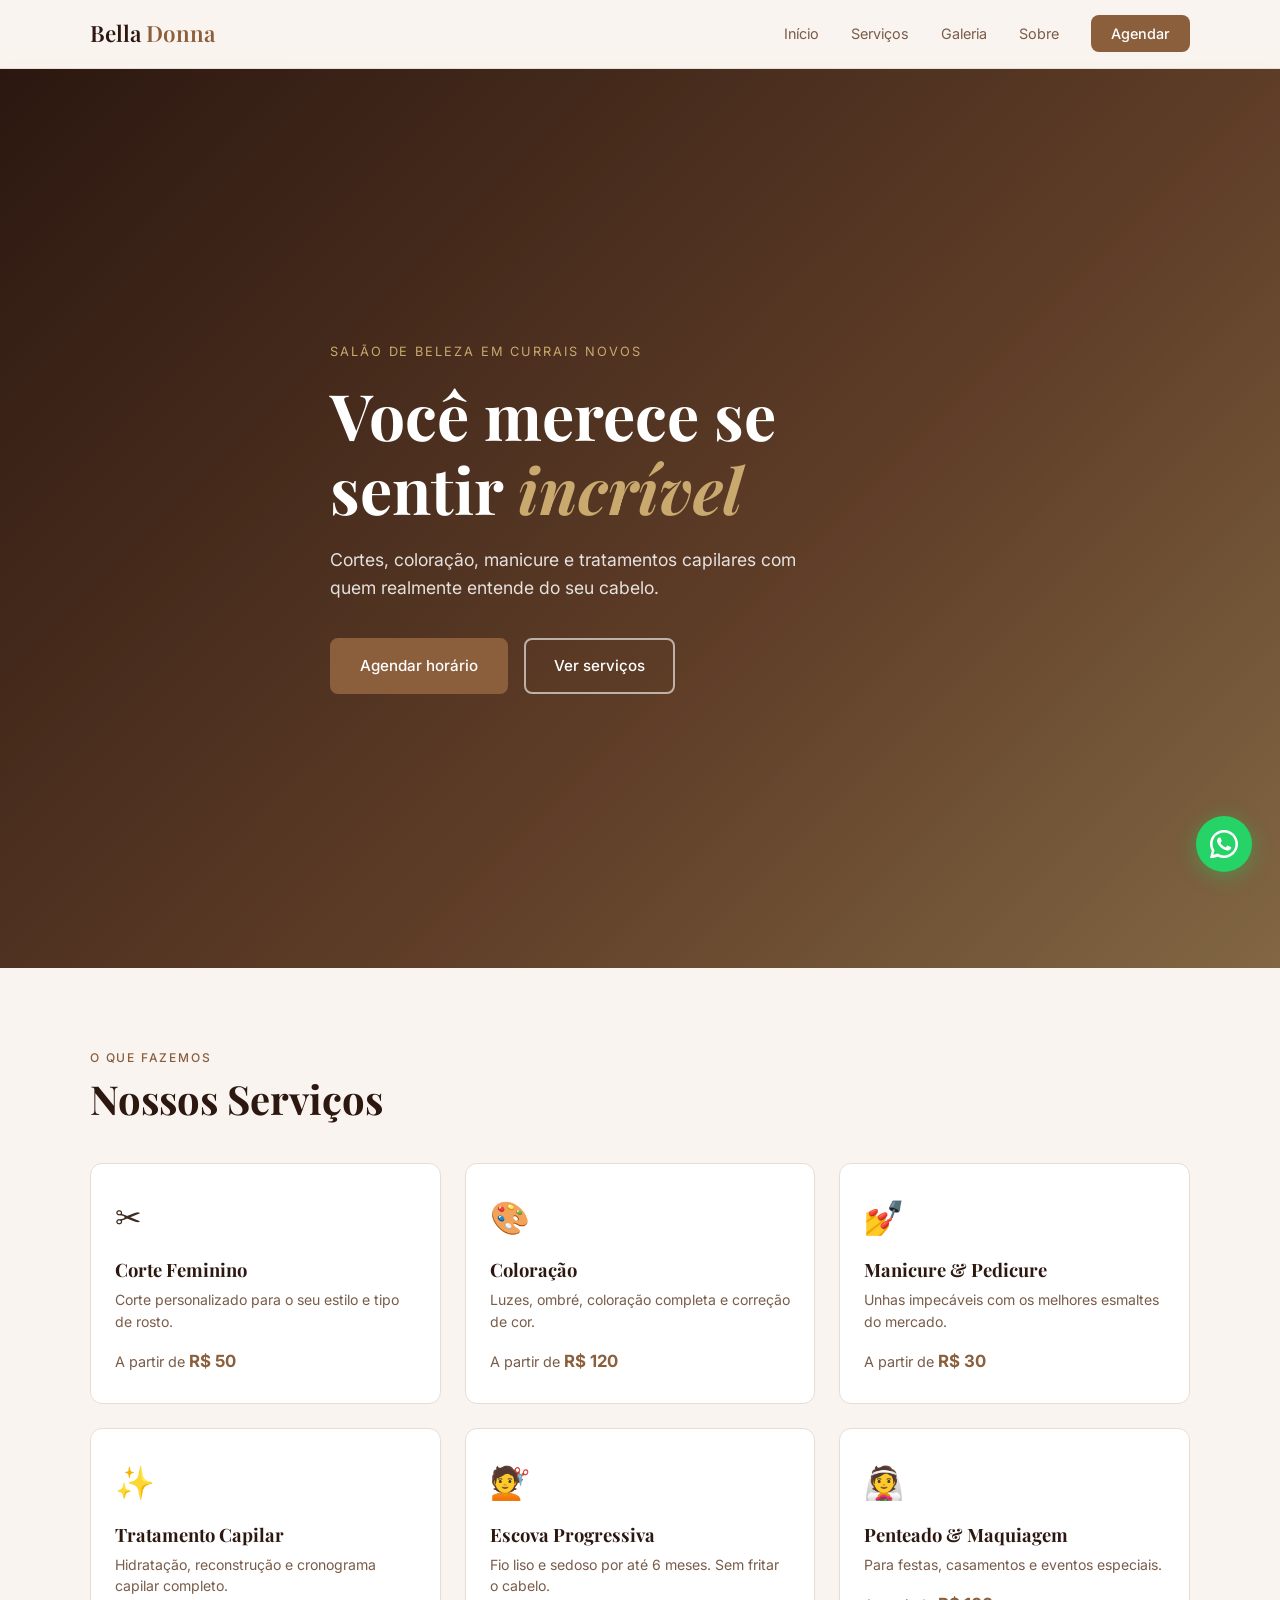
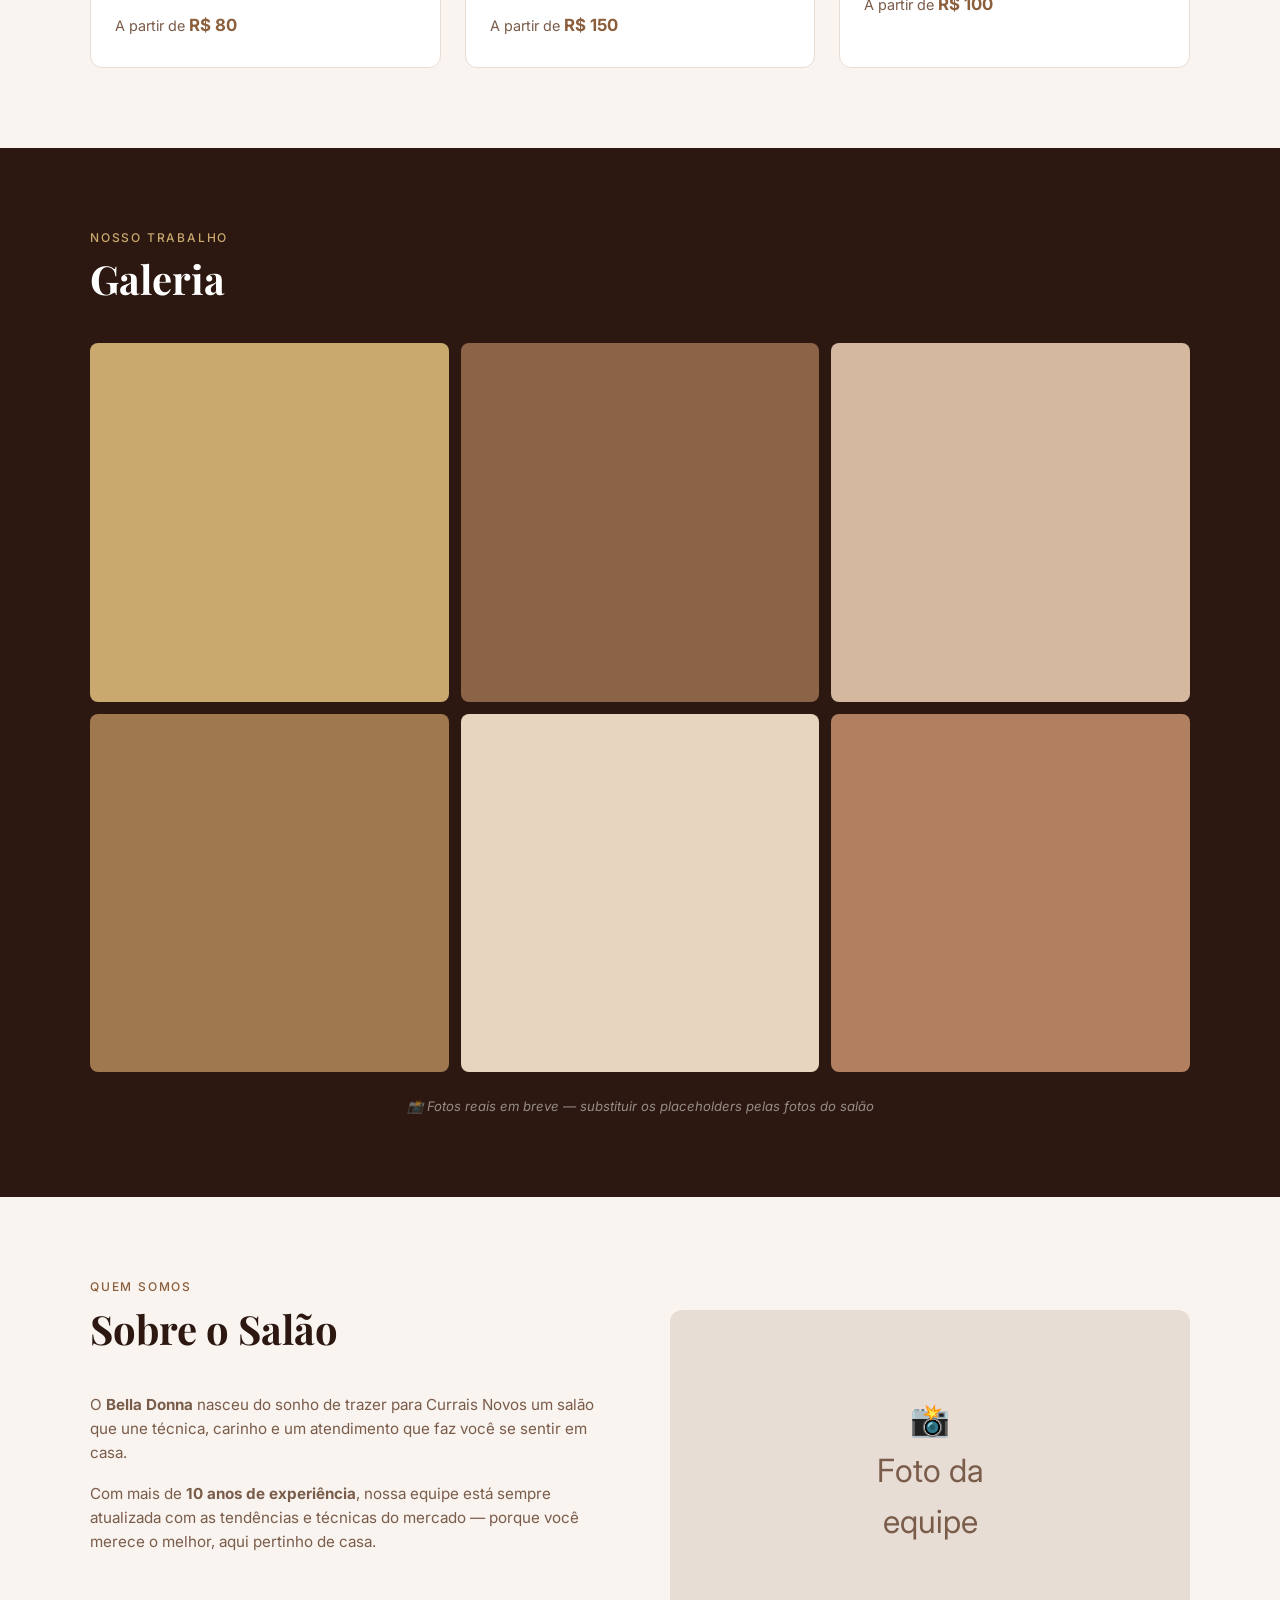
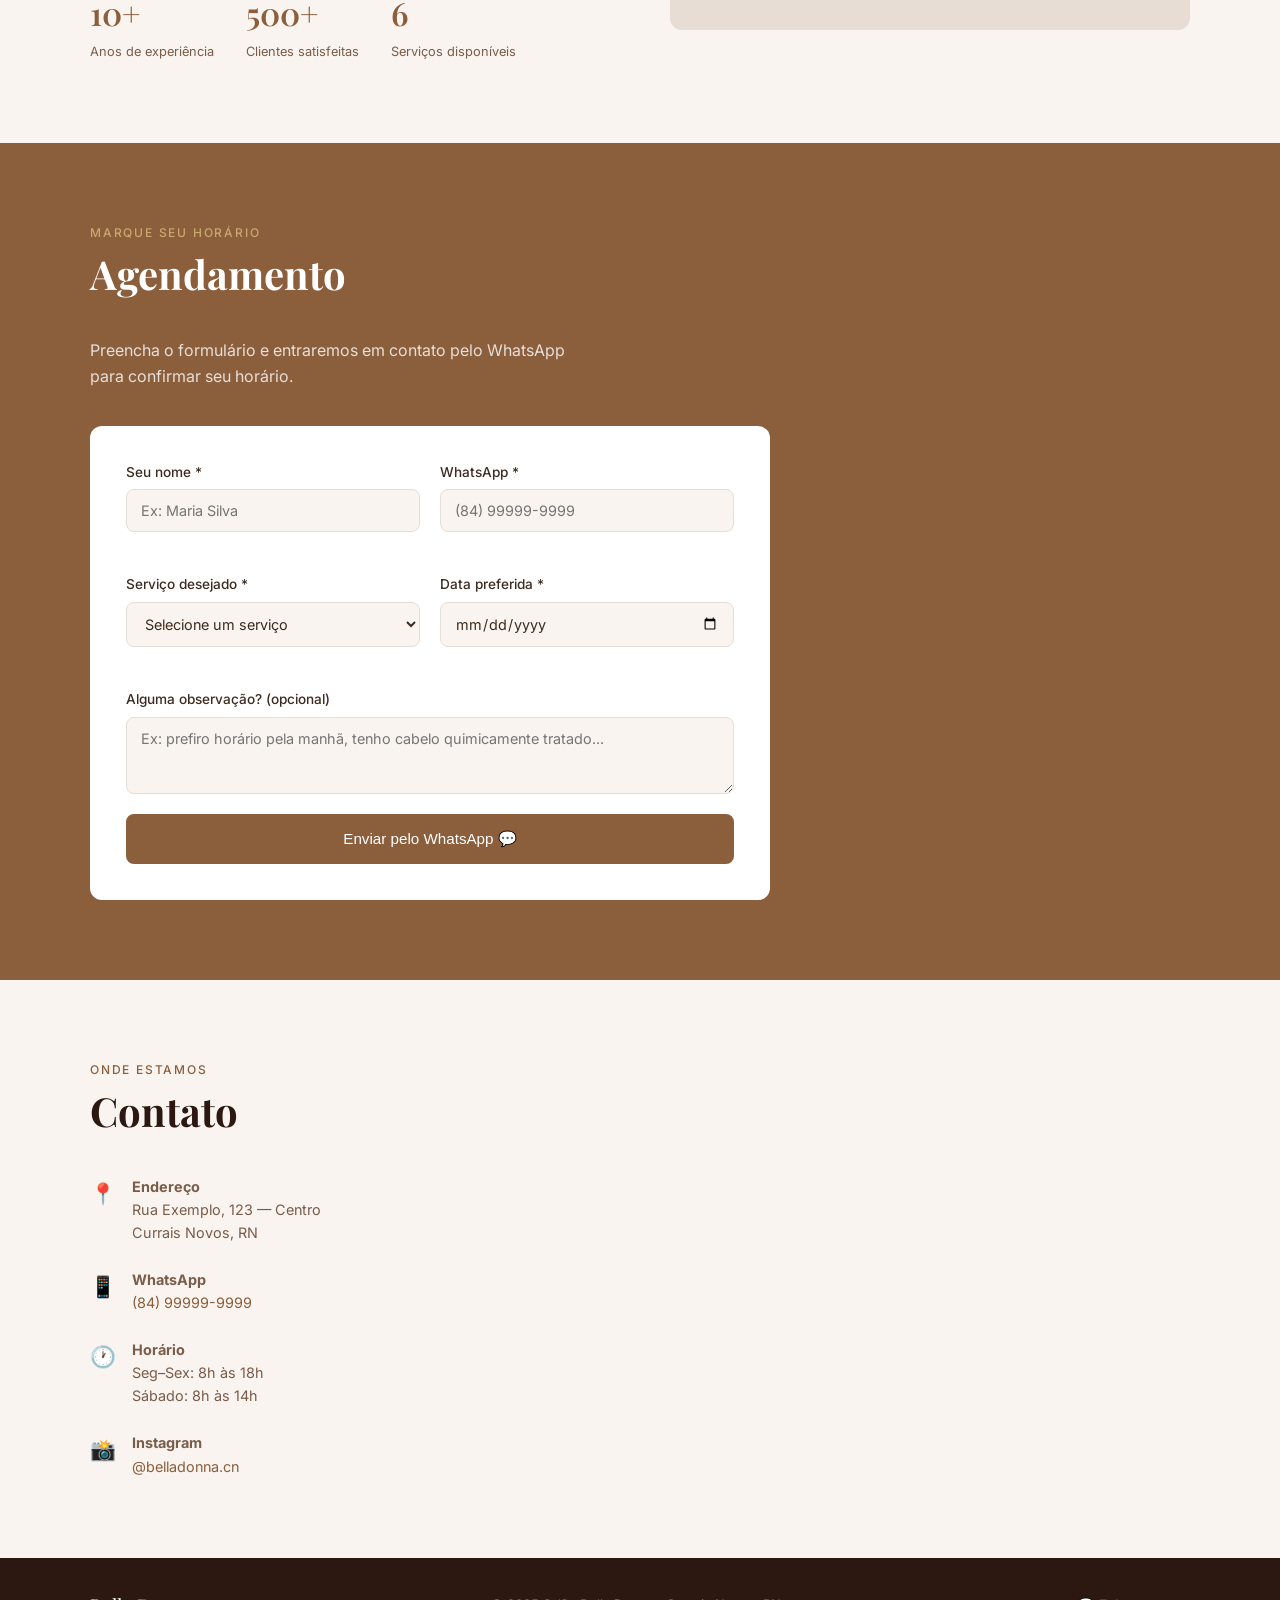
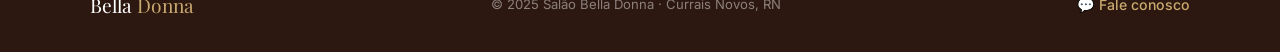
==== barbearia/index.html @ 085f7c4b "Primeiro commit do site" ====
<!DOCTYPE html>
<html lang="pt-BR">
<head>
  <meta charset="UTF-8" />
  <meta name="viewport" content="width=device-width, initial-scale=1.0" />

  <!-- SEO básico -->
  <title>Salão Bella Donna | Beleza & Estilo em Currais Novos</title>
  <meta name="description" content="Salão de beleza em Currais Novos. Cortes, coloração, manicure e muito mais. Agende seu horário pelo WhatsApp." />

  <!-- Google Fonts -->
  <link rel="preconnect" href="https://fonts.googleapis.com" />
  <link href="https://fonts.googleapis.com/css2?family=Playfair+Display:wght@400;600&family=Inter:wght@300;400;500&display=swap" rel="stylesheet" />

  <link rel="stylesheet" href="style.css" />
</head>
<body>

  <!-- ========== HEADER / NAV ========== -->
  <header class="header" id="header">
    <nav class="nav container">
      <a href="#inicio" class="nav-logo">Bella <span>Donna</span></a>

      <ul class="nav-menu" id="nav-menu">
        <li><a href="#inicio"    class="nav-link">Início</a></li>
        <li><a href="#servicos"  class="nav-link">Serviços</a></li>
        <li><a href="#galeria"   class="nav-link">Galeria</a></li>
        <li><a href="#sobre"     class="nav-link">Sobre</a></li>
        <li><a href="#agendamento" class="nav-link nav-cta">Agendar</a></li>
      </ul>

      <!-- Botão hambúrguer (mobile) -->
      <button class="nav-toggle" id="nav-toggle" aria-label="Abrir menu">
        <span></span><span></span><span></span>
      </button>
    </nav>
  </header>

  <!-- ========== HERO ========== -->
  <section class="hero" id="inicio">
    <div class="hero-overlay"></div>
    <div class="hero-content container">
      <p class="hero-eyebrow">Salão de Beleza em Currais Novos</p>
      <h1 class="hero-title">Você merece se sentir <em>incrível</em></h1>
      <p class="hero-desc">Cortes, coloração, manicure e tratamentos capilares com quem realmente entende do seu cabelo.</p>
      <div class="hero-buttons">
        <a href="#agendamento" class="btn btn-primary">Agendar horário</a>
        <a href="#servicos"    class="btn btn-ghost">Ver serviços</a>
      </div>
    </div>
  </section>

  <!-- ========== SERVIÇOS ========== -->
  <section class="section" id="servicos">
    <div class="container">
      <p class="section-eyebrow">O que fazemos</p>
      <h2 class="section-title">Nossos Serviços</h2>

      <div class="services-grid">

        <div class="service-card">
          <div class="service-icon">✂️</div>
          <h3 class="service-name">Corte Feminino</h3>
          <p class="service-desc">Corte personalizado para o seu estilo e tipo de rosto.</p>
          <p class="service-price">A partir de <strong>R$ 50</strong></p>
        </div>

        <div class="service-card">
          <div class="service-icon">🎨</div>
          <h3 class="service-name">Coloração</h3>
          <p class="service-desc">Luzes, ombré, coloração completa e correção de cor.</p>
          <p class="service-price">A partir de <strong>R$ 120</strong></p>
        </div>

        <div class="service-card">
          <div class="service-icon">💅</div>
          <h3 class="service-name">Manicure & Pedicure</h3>
          <p class="service-desc">Unhas impecáveis com os melhores esmaltes do mercado.</p>
          <p class="service-price">A partir de <strong>R$ 30</strong></p>
        </div>

        <div class="service-card">
          <div class="service-icon">✨</div>
          <h3 class="service-name">Tratamento Capilar</h3>
          <p class="service-desc">Hidratação, reconstrução e cronograma capilar completo.</p>
          <p class="service-price">A partir de <strong>R$ 80</strong></p>
        </div>

        <div class="service-card">
          <div class="service-icon">💇</div>
          <h3 class="service-name">Escova Progressiva</h3>
          <p class="service-desc">Fio liso e sedoso por até 6 meses. Sem fritar o cabelo.</p>
          <p class="service-price">A partir de <strong>R$ 150</strong></p>
        </div>

        <div class="service-card">
          <div class="service-icon">👰</div>
          <h3 class="service-name">Penteado & Maquiagem</h3>
          <p class="service-desc">Para festas, casamentos e eventos especiais.</p>
          <p class="service-price">A partir de <strong>R$ 100</strong></p>
        </div>

      </div>
    </div>
  </section>

  <!-- ========== GALERIA ========== -->
  <section class="section section-dark" id="galeria">
    <div class="container">
      <p class="section-eyebrow light">Nosso trabalho</p>
      <h2 class="section-title light">Galeria</h2>

      <div class="gallery-grid" id="gallery-grid">
        <!-- As fotos vão aqui. Por enquanto, usamos placeholders coloridos. -->
        <!-- Quando tiver fotos reais, substitua os <div> por <img src="img/galeria/foto1.jpg" alt="..."> -->
        <div class="gallery-item" style="background:#c9a96e;" data-label="Coloração"></div>
        <div class="gallery-item" style="background:#8b6347;" data-label="Corte"></div>
        <div class="gallery-item" style="background:#d4b8a0;" data-label="Escova"></div>
        <div class="gallery-item" style="background:#a07850;" data-label="Manicure"></div>
        <div class="gallery-item" style="background:#e8d5c0;" data-label="Penteado"></div>
        <div class="gallery-item" style="background:#b08060;" data-label="Tratamento"></div>
      </div>

      <p class="gallery-note">📸 Fotos reais em breve — substituir os placeholders pelas fotos do salão</p>
    </div>
  </section>

  <!-- ========== SOBRE ========== -->
  <section class="section" id="sobre">
    <div class="container sobre-grid">
      <div class="sobre-text">
        <p class="section-eyebrow">Quem somos</p>
        <h2 class="section-title">Sobre o Salão</h2>
        <p class="sobre-desc">
          O <strong>Bella Donna</strong> nasceu do sonho de trazer para Currais Novos um salão que une técnica, carinho e um atendimento que faz você se sentir em casa.
        </p>
        <p class="sobre-desc">
          Com mais de <strong>10 anos de experiência</strong>, nossa equipe está sempre atualizada com as tendências e técnicas do mercado — porque você merece o melhor, aqui pertinho de casa.
        </p>
        <div class="sobre-stats">
          <div class="stat">
            <span class="stat-num">10+</span>
            <span class="stat-label">Anos de experiência</span>
          </div>
          <div class="stat">
            <span class="stat-num">500+</span>
            <span class="stat-label">Clientes satisfeitas</span>
          </div>
          <div class="stat">
            <span class="stat-num">6</span>
            <span class="stat-label">Serviços disponíveis</span>
          </div>
        </div>
      </div>
      <div class="sobre-img">
        <!-- Substituir pela foto da fachada ou da equipe -->
        <div class="sobre-img-placeholder">📸<br/>Foto da<br/>equipe</div>
      </div>
    </div>
  </section>

  <!-- ========== AGENDAMENTO ========== -->
  <section class="section section-accent" id="agendamento">
    <div class="container">
      <p class="section-eyebrow light">Marque seu horário</p>
      <h2 class="section-title light">Agendamento</h2>
      <p class="agendar-desc">Preencha o formulário e entraremos em contato pelo WhatsApp para confirmar seu horário.</p>

      <form class="agendar-form" id="agendar-form" novalidate>

        <div class="form-row">
          <div class="form-group">
            <label for="nome">Seu nome *</label>
            <input type="text" id="nome" name="nome" placeholder="Ex: Maria Silva" required />
            <span class="form-error" id="erro-nome"></span>
          </div>
          <div class="form-group">
            <label for="telefone">WhatsApp *</label>
            <input type="tel" id="telefone" name="telefone" placeholder="(84) 99999-9999" required />
            <span class="form-error" id="erro-telefone"></span>
          </div>
        </div>

        <div class="form-row">
          <div class="form-group">
            <label for="servico">Serviço desejado *</label>
            <select id="servico" name="servico" required>
              <option value="">Selecione um serviço</option>
              <option value="Corte Feminino">Corte Feminino</option>
              <option value="Coloração">Coloração</option>
              <option value="Manicure & Pedicure">Manicure & Pedicure</option>
              <option value="Tratamento Capilar">Tratamento Capilar</option>
              <option value="Escova Progressiva">Escova Progressiva</option>
              <option value="Penteado & Maquiagem">Penteado & Maquiagem</option>
            </select>
            <span class="form-error" id="erro-servico"></span>
          </div>
          <div class="form-group">
            <label for="data">Data preferida *</label>
            <input type="date" id="data" name="data" required />
            <span class="form-error" id="erro-data"></span>
          </div>
        </div>

        <div class="form-group">
          <label for="mensagem">Alguma observação? (opcional)</label>
          <textarea id="mensagem" name="mensagem" rows="3" placeholder="Ex: prefiro horário pela manhã, tenho cabelo quimicamente tratado..."></textarea>
        </div>

        <button type="submit" class="btn btn-primary btn-full">
          Enviar pelo WhatsApp 💬
        </button>

      </form>
    </div>
  </section>

  <!-- ========== CONTATO ========== -->
  <section class="section" id="contato">
    <div class="container contato-grid">

      <div class="contato-info">
        <p class="section-eyebrow">Onde estamos</p>
        <h2 class="section-title">Contato</h2>

        <ul class="contato-list">
          <li>
            <span class="contato-icon">📍</span>
            <div>
              <strong>Endereço</strong><br/>
              Rua Exemplo, 123 — Centro<br/>Currais Novos, RN
            </div>
          </li>
          <li>
            <span class="contato-icon">📱</span>
            <div>
              <strong>WhatsApp</strong><br/>
              <a href="https://wa.me/5584999999999" target="_blank">(84) 99999-9999</a>
            </div>
          </li>
          <li>
            <span class="contato-icon">🕐</span>
            <div>
              <strong>Horário</strong><br/>
              Seg–Sex: 8h às 18h<br/>
              Sábado: 8h às 14h
            </div>
          </li>
          <li>
            <span class="contato-icon">📸</span>
            <div>
              <strong>Instagram</strong><br/>
              <a href="https://instagram.com/seuinstagram" target="_blank">@belladonna.cn</a>
            </div>
          </li>
        </ul>
      </div>

      <!-- Google Maps embed — substitua o src pelo link real do seu salão -->
      <div class="contato-mapa">
        <iframe
          src="https://www.google.com/maps/embed?pb=!1m18!1m12!1m3!1d31528.!2d-36.52!3d-6.26!2m3!1f0!2f0!3f0!3m2!1i1024!2i768!4f13.1!3m3!1m2!1s0x0%3A0x0!2zNsKwMTUnMzYuMCJTIDM2wrAzMScxMi4wIlc!5e0!3m2!1spt-BR!2sbr!4v1620000000000"
          width="100%"
          height="300"
          style="border:0; border-radius:12px;"
          allowfullscreen=""
          loading="lazy"
          title="Localização do Salão Bella Donna">
        </iframe>
      </div>

    </div>
  </section>

  <!-- ========== FOOTER ========== -->
  <footer class="footer">
    <div class="container footer-inner">
      <p class="footer-logo">Bella <span>Donna</span></p>
      <p class="footer-copy">© 2025 Salão Bella Donna · Currais Novos, RN</p>
      <a href="https://wa.me/5584999999999" target="_blank" class="footer-whatsapp">
        💬 Fale conosco
      </a>
    </div>
  </footer>

  <!-- ========== BOTÃO FLUTUANTE WHATSAPP ========== -->
  <a href="https://wa.me/5584999999999?text=Olá!%20Gostaria%20de%20agendar%20um%20horário."
     class="whatsapp-float"
     target="_blank"
     aria-label="Falar no WhatsApp">
    <svg viewBox="0 0 24 24" fill="currentColor" width="28" height="28">
      <path d="M17.472 14.382c-.297-.149-1.758-.867-2.03-.967-.273-.099-.471-.148-.67.15-.197.297-.767.966-.94 1.164-.173.199-.347.223-.644.075-.297-.15-1.255-.463-2.39-1.475-.883-.788-1.48-1.761-1.653-2.059-.173-.297-.018-.458.13-.606.134-.133.298-.347.446-.52.149-.174.198-.298.298-.497.099-.198.05-.371-.025-.52-.075-.149-.669-1.612-.916-2.207-.242-.579-.487-.5-.669-.51-.173-.008-.371-.01-.57-.01-.198 0-.52.074-.792.372-.272.297-1.04 1.016-1.04 2.479 0 1.462 1.065 2.875 1.213 3.074.149.198 2.096 3.2 5.077 4.487.709.306 1.262.489 1.694.625.712.227 1.36.195 1.871.118.571-.085 1.758-.719 2.006-1.413.248-.694.248-1.289.173-1.413-.074-.124-.272-.198-.57-.347z"/>
      <path d="M12 0C5.373 0 0 5.373 0 12c0 2.127.558 4.126 1.532 5.857L.057 23.882a.5.5 0 0 0 .614.635l6.189-1.623A11.945 11.945 0 0 0 12 24c6.627 0 12-5.373 12-12S18.627 0 12 0zm0 21.818a9.807 9.807 0 0 1-5.031-1.383l-.361-.214-3.733.979.995-3.638-.235-.374A9.818 9.818 0 0 1 2.182 12C2.182 6.57 6.57 2.182 12 2.182c5.43 0 9.818 4.388 9.818 9.818 0 5.43-4.388 9.818-9.818 9.818z"/>
    </svg>
  </a>

  <script src="js/script.js"></script>
</body>
</html>
---- barbearia/style.css ----
/* ============================================
   SALÃO BELLA DONNA — style.css
   Estrutura:
   1. Variáveis e Reset
   2. Base e Tipografia
   3. Utilitários
   4. Header e Nav
   5. Hero
   6. Serviços
   7. Galeria
   8. Sobre
   9. Agendamento / Formulário
   10. Contato
   11. Footer
   12. WhatsApp flutuante
   13. Responsivo (mobile)
============================================ */

/* ─── 1. VARIÁVEIS E RESET ─── */
:root {
  --cor-primaria:   #8b5e3c;   /* marrom dourado — identidade do salão */
  --cor-escura:     #2c1810;   /* marrom muito escuro */
  --cor-clara:      #f9f4ef;   /* creme suave — fundo principal */
  --cor-acento:     #c9a96e;   /* dourado claro */
  --cor-texto:      #3d2b1f;   /* marrom texto */
  --cor-texto-sub:  #7a5c4a;   /* texto secundário */
  --cor-borda:      #e8ddd5;   /* borda sutil */
  --cor-branco:     #ffffff;

  --fonte-titulo: 'Playfair Display', Georgia, serif;
  --fonte-corpo:  'Inter', system-ui, sans-serif;

  --sombra-card: 0 2px 16px rgba(139, 94, 60, 0.10);
  --raio: 12px;
  --raio-sm: 8px;
  --transicao: 0.3s ease;
}

*, *::before, *::after { box-sizing: border-box; margin: 0; padding: 0; }

html { scroll-behavior: smooth; }

body {
  font-family: var(--fonte-corpo);
  background: var(--cor-clara);
  color: var(--cor-texto);
  line-height: 1.6;
  overflow-x: hidden;
}

img { max-width: 100%; display: block; }
a  { color: inherit; text-decoration: none; }
ul { list-style: none; }

/* ─── 2. TIPOGRAFIA BASE ─── */
h1, h2, h3 { font-family: var(--fonte-titulo); line-height: 1.2; }

/* ─── 3. UTILITÁRIOS ─── */
.container {
  width: 90%;
  max-width: 1100px;
  margin: 0 auto;
}

.section { padding: 80px 0; }
.section-dark   { background: var(--cor-escura); }
.section-accent { background: var(--cor-primaria); }

.section-eyebrow {
  font-size: 0.75rem;
  font-weight: 500;
  letter-spacing: 0.15em;
  text-transform: uppercase;
  color: var(--cor-primaria);
  margin-bottom: 8px;
}
.section-eyebrow.light { color: var(--cor-acento); }

.section-title {
  font-size: clamp(1.75rem, 4vw, 2.5rem);
  color: var(--cor-escura);
  margin-bottom: 40px;
}
.section-title.light { color: var(--cor-branco); }

.btn {
  display: inline-block;
  padding: 14px 28px;
  border-radius: var(--raio-sm);
  font-size: 0.95rem;
  font-weight: 500;
  cursor: pointer;
  transition: var(--transicao);
  border: 2px solid transparent;
}
.btn-primary {
  background: var(--cor-primaria);
  color: var(--cor-branco);
  border-color: var(--cor-primaria);
}
.btn-primary:hover {
  background: var(--cor-escura);
  border-color: var(--cor-escura);
}
.btn-ghost {
  background: transparent;
  color: var(--cor-branco);
  border-color: rgba(255,255,255,0.6);
}
.btn-ghost:hover {
  background: rgba(255,255,255,0.15);
}
.btn-full { width: 100%; text-align: center; }

/* ─── 4. HEADER E NAV ─── */
.header {
  position: fixed;
  top: 0; left: 0; right: 0;
  z-index: 100;
  background: rgba(249, 244, 239, 0.95);
  backdrop-filter: blur(8px);
  border-bottom: 1px solid var(--cor-borda);
  transition: box-shadow var(--transicao);
}
.header.scrolled { box-shadow: 0 2px 20px rgba(139,94,60,0.12); }

.nav {
  display: flex;
  align-items: center;
  justify-content: space-between;
  height: 68px;
}

.nav-logo {
  font-family: var(--fonte-titulo);
  font-size: 1.4rem;
  color: var(--cor-escura);
  font-weight: 600;
}
.nav-logo span { color: var(--cor-primaria); }

.nav-menu {
  display: flex;
  align-items: center;
  gap: 32px;
}
.nav-link {
  font-size: 0.9rem;
  font-weight: 400;
  color: var(--cor-texto-sub);
  transition: color var(--transicao);
}
.nav-link:hover { color: var(--cor-primaria); }

.nav-cta {
  background: var(--cor-primaria);
  color: var(--cor-branco) !important;
  padding: 10px 20px;
  border-radius: var(--raio-sm);
  font-weight: 500;
}
.nav-cta:hover { background: var(--cor-escura); }

/* Hambúrguer */
.nav-toggle {
  display: none;
  flex-direction: column;
  gap: 5px;
  background: none;
  border: none;
  cursor: pointer;
  padding: 4px;
}
.nav-toggle span {
  display: block;
  width: 24px;
  height: 2px;
  background: var(--cor-escura);
  border-radius: 2px;
  transition: var(--transicao);
}

/* ─── 5. HERO ─── */
.hero {
  position: relative;
  min-height: 100vh;
  display: flex;
  align-items: center;
  /* Fundo temporário — substitua pela foto do salão */
  background: linear-gradient(135deg, #2c1810 0%, #8b5e3c 60%, #c9a96e 100%);
  margin-top: 68px;
}

.hero-overlay {
  position: absolute;
  inset: 0;
  background: rgba(44, 24, 16, 0.45);
}

.hero-content {
  position: relative;
  z-index: 1;
  max-width: 620px;
}

.hero-eyebrow {
  font-size: 0.8rem;
  letter-spacing: 0.15em;
  text-transform: uppercase;
  color: var(--cor-acento);
  margin-bottom: 16px;
}

.hero-title {
  font-size: clamp(2.4rem, 6vw, 4rem);
  color: var(--cor-branco);
  margin-bottom: 20px;
  line-height: 1.15;
}
.hero-title em {
  font-style: italic;
  color: var(--cor-acento);
}

.hero-desc {
  font-size: 1.1rem;
  color: rgba(255,255,255,0.85);
  margin-bottom: 36px;
  max-width: 480px;
}

.hero-buttons {
  display: flex;
  gap: 16px;
  flex-wrap: wrap;
}

/* ─── 6. SERVIÇOS ─── */
.services-grid {
  display: grid;
  grid-template-columns: repeat(auto-fit, minmax(280px, 1fr));
  gap: 24px;
}

.service-card {
  background: var(--cor-branco);
  border: 1px solid var(--cor-borda);
  border-radius: var(--raio);
  padding: 28px 24px;
  transition: var(--transicao);
}
.service-card:hover {
  box-shadow: var(--sombra-card);
  transform: translateY(-4px);
}

.service-icon {
  font-size: 2rem;
  margin-bottom: 16px;
}

.service-name {
  font-family: var(--fonte-titulo);
  font-size: 1.15rem;
  color: var(--cor-escura);
  margin-bottom: 8px;
}

.service-desc {
  font-size: 0.88rem;
  color: var(--cor-texto-sub);
  margin-bottom: 16px;
  line-height: 1.5;
}

.service-price {
  font-size: 0.9rem;
  color: var(--cor-texto-sub);
}
.service-price strong {
  color: var(--cor-primaria);
  font-size: 1.05rem;
}

/* ─── 7. GALERIA ─── */
.gallery-grid {
  display: grid;
  grid-template-columns: repeat(3, 1fr);
  gap: 12px;
}

.gallery-item {
  aspect-ratio: 1;
  border-radius: var(--raio-sm);
  cursor: pointer;
  position: relative;
  overflow: hidden;
  transition: var(--transicao);
}
.gallery-item::after {
  content: attr(data-label);
  position: absolute;
  inset: 0;
  background: rgba(44,24,16,0.55);
  color: white;
  display: flex;
  align-items: center;
  justify-content: center;
  font-size: 0.9rem;
  font-weight: 500;
  opacity: 0;
  transition: var(--transicao);
}
.gallery-item:hover { transform: scale(1.03); }
.gallery-item:hover::after { opacity: 1; }

.gallery-note {
  text-align: center;
  margin-top: 24px;
  font-size: 0.82rem;
  color: rgba(255,255,255,0.5);
  font-style: italic;
}

/* ─── 8. SOBRE ─── */
.sobre-grid {
  display: grid;
  grid-template-columns: 1fr 1fr;
  gap: 60px;
  align-items: center;
}

.sobre-desc {
  color: var(--cor-texto-sub);
  margin-bottom: 16px;
  font-size: 0.95rem;
}

.sobre-stats {
  display: flex;
  gap: 32px;
  margin-top: 32px;
  flex-wrap: wrap;
}

.stat-num {
  display: block;
  font-family: var(--fonte-titulo);
  font-size: 2rem;
  color: var(--cor-primaria);
  font-weight: 600;
}
.stat-label {
  font-size: 0.8rem;
  color: var(--cor-texto-sub);
}

.sobre-img-placeholder {
  background: var(--cor-borda);
  border-radius: var(--raio);
  height: 320px;
  display: flex;
  flex-direction: column;
  align-items: center;
  justify-content: center;
  font-size: 2rem;
  color: var(--cor-texto-sub);
  text-align: center;
  line-height: 1.6;
}

/* ─── 9. AGENDAMENTO / FORMULÁRIO ─── */
.agendar-desc {
  color: rgba(255,255,255,0.8);
  margin-bottom: 36px;
  font-size: 1rem;
  max-width: 500px;
}

.agendar-form {
  background: var(--cor-branco);
  border-radius: var(--raio);
  padding: 36px;
  max-width: 680px;
}

.form-row {
  display: grid;
  grid-template-columns: 1fr 1fr;
  gap: 20px;
  margin-bottom: 20px;
}

.form-group {
  display: flex;
  flex-direction: column;
  gap: 6px;
}

.form-group label {
  font-size: 0.85rem;
  font-weight: 500;
  color: var(--cor-texto);
}

.form-group input,
.form-group select,
.form-group textarea {
  padding: 12px 14px;
  border: 1.5px solid var(--cor-borda);
  border-radius: var(--raio-sm);
  font-size: 0.9rem;
  font-family: var(--fonte-corpo);
  color: var(--cor-texto);
  background: var(--cor-clara);
  transition: border-color var(--transicao);
  outline: none;
}
.form-group input:focus,
.form-group select:focus,
.form-group textarea:focus {
  border-color: var(--cor-primaria);
}
.form-group input.erro,
.form-group select.erro {
  border-color: #c0392b;
}

.form-error {
  font-size: 0.78rem;
  color: #c0392b;
  min-height: 16px;
}

.form-group { margin-bottom: 20px; }
.form-row   { margin-bottom: 0; }

/* ─── 10. CONTATO ─── */
.contato-grid {
  display: grid;
  grid-template-columns: 1fr 1.2fr;
  gap: 60px;
  align-items: start;
}

.contato-list {
  display: flex;
  flex-direction: column;
  gap: 24px;
  margin-top: 8px;
}
.contato-list li {
  display: flex;
  gap: 16px;
  align-items: flex-start;
  font-size: 0.9rem;
  color: var(--cor-texto-sub);
  line-height: 1.6;
}
.contato-list a { color: var(--cor-primaria); }
.contato-list a:hover { text-decoration: underline; }

.contato-icon {
  font-size: 1.3rem;
  margin-top: 2px;
  flex-shrink: 0;
}

/* ─── 11. FOOTER ─── */
.footer {
  background: var(--cor-escura);
  padding: 32px 0;
}

.footer-inner {
  display: flex;
  align-items: center;
  justify-content: space-between;
  flex-wrap: wrap;
  gap: 16px;
}

.footer-logo {
  font-family: var(--fonte-titulo);
  font-size: 1.2rem;
  color: var(--cor-branco);
}
.footer-logo span { color: var(--cor-acento); }

.footer-copy {
  font-size: 0.82rem;
  color: rgba(255,255,255,0.45);
}

.footer-whatsapp {
  font-size: 0.88rem;
  color: var(--cor-acento);
  font-weight: 500;
}
.footer-whatsapp:hover { text-decoration: underline; }

/* ─── 12. WHATSAPP FLUTUANTE ─── */
.whatsapp-float {
  position: fixed;
  bottom: 28px;
  right: 28px;
  z-index: 200;
  background: #25d366;
  color: white;
  width: 56px;
  height: 56px;
  border-radius: 50%;
  display: flex;
  align-items: center;
  justify-content: center;
  box-shadow: 0 4px 20px rgba(37, 211, 102, 0.4);
  transition: var(--transicao);
}
.whatsapp-float:hover {
  transform: scale(1.1);
  box-shadow: 0 6px 28px rgba(37, 211, 102, 0.5);
}

/* ─── 13. RESPONSIVO ─── */
@media (max-width: 768px) {

  .nav-menu {
    position: fixed;
    top: 68px; left: 0; right: 0;
    background: var(--cor-clara);
    flex-direction: column;
    padding: 24px;
    gap: 20px;
    border-bottom: 1px solid var(--cor-borda);
    transform: translateY(-120%);
    transition: transform var(--transicao);
    z-index: 99;
  }
  .nav-menu.aberto { transform: translateY(0); }
  .nav-toggle { display: flex; }

  .section { padding: 56px 0; }

  .sobre-grid,
  .contato-grid { grid-template-columns: 1fr; gap: 32px; }

  .gallery-grid { grid-template-columns: repeat(2, 1fr); }

  .form-row { grid-template-columns: 1fr; }

  .agendar-form { padding: 24px 20px; }

  .hero-buttons { flex-direction: column; }
  .hero-buttons .btn { text-align: center; }

  .footer-inner { flex-direction: column; text-align: center; }

  .sobre-stats { gap: 20px; }
}

@media (max-width: 480px) {
  .gallery-grid { grid-template-columns: 1fr 1fr; }
  .services-grid { grid-template-columns: 1fr; }
}
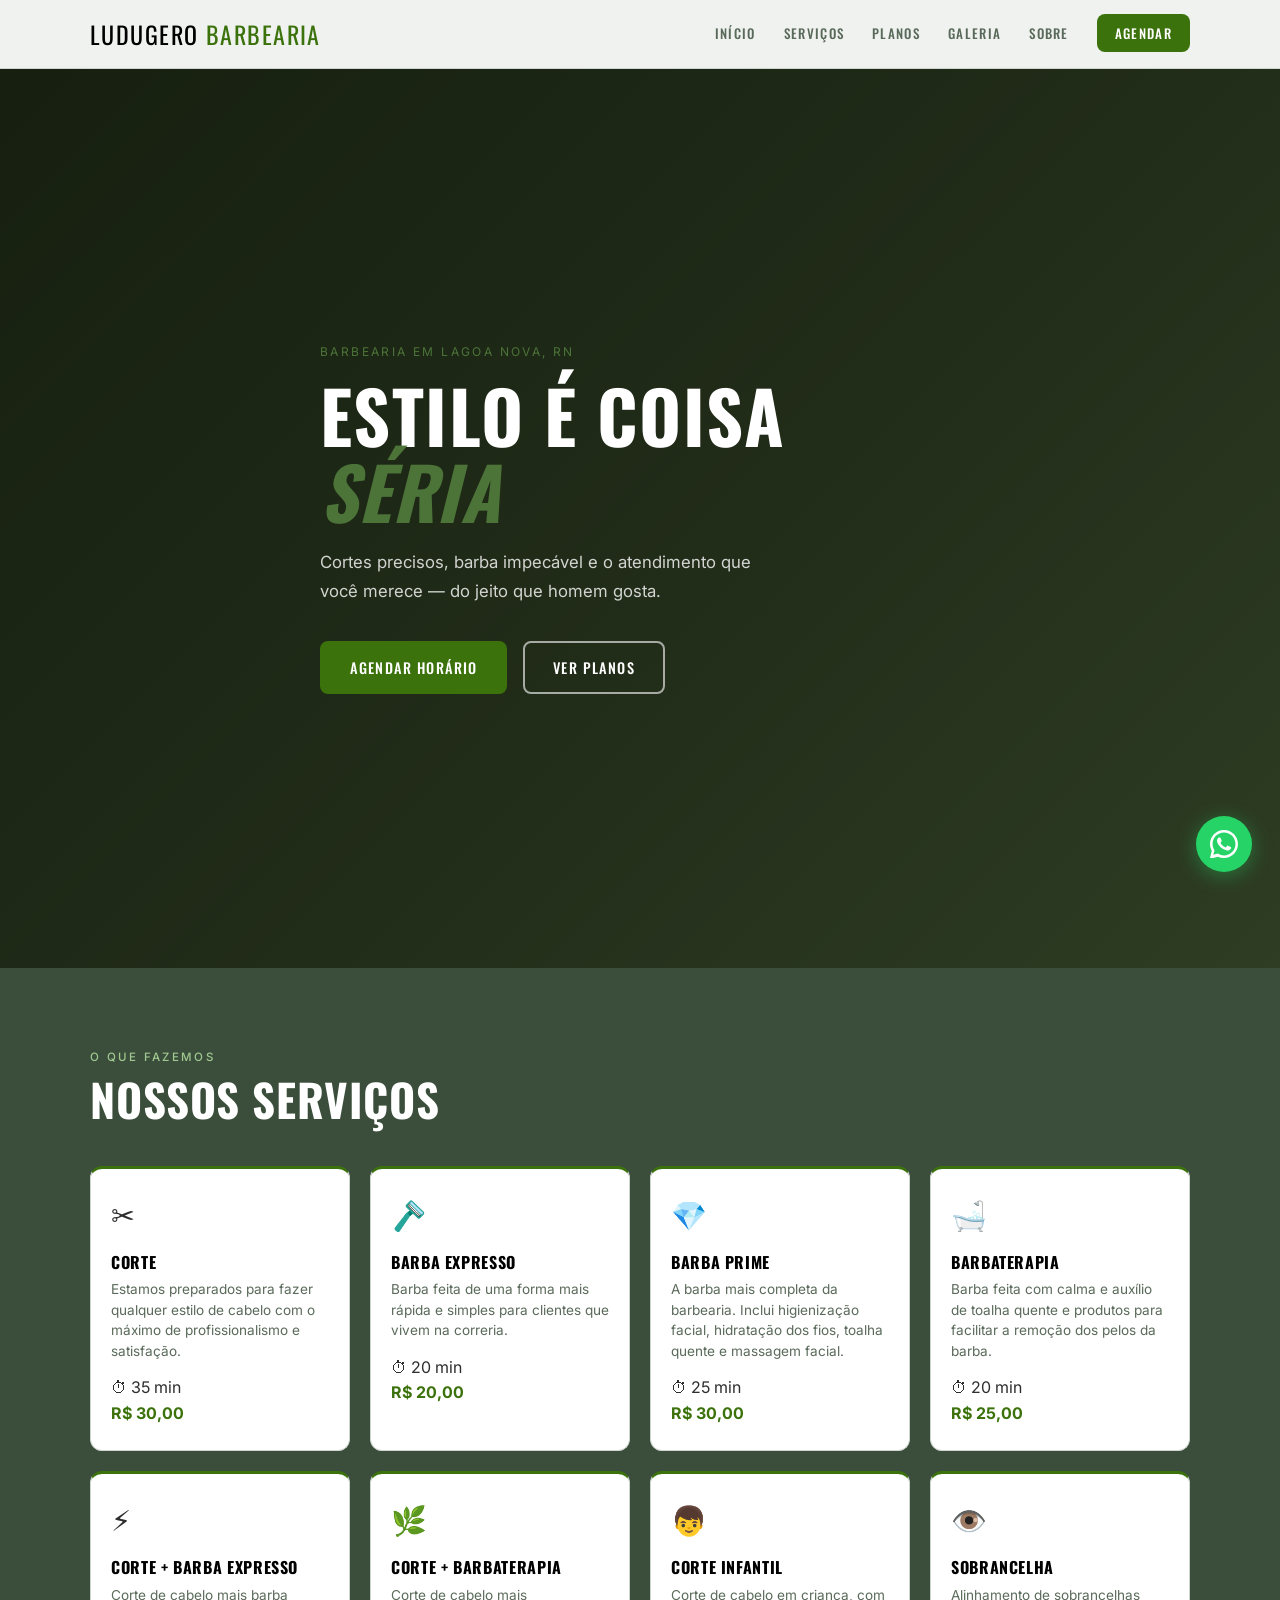
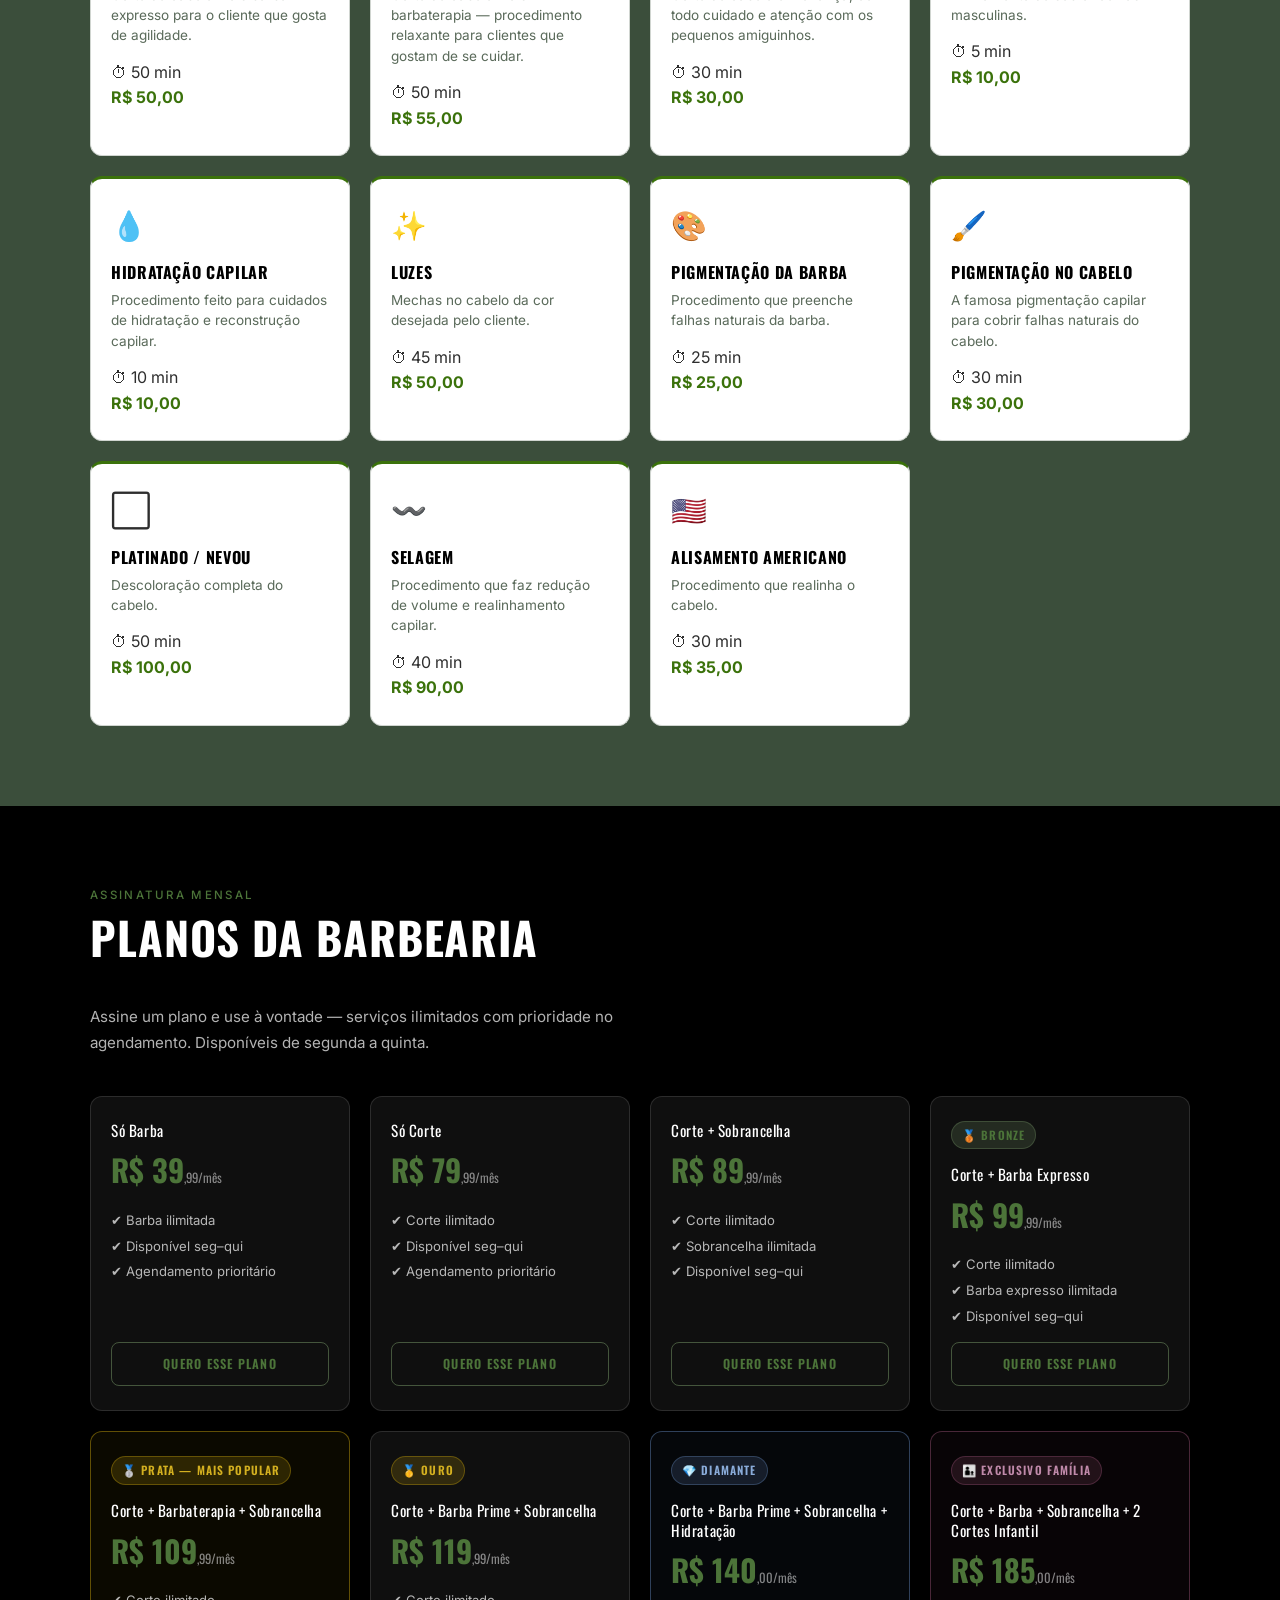
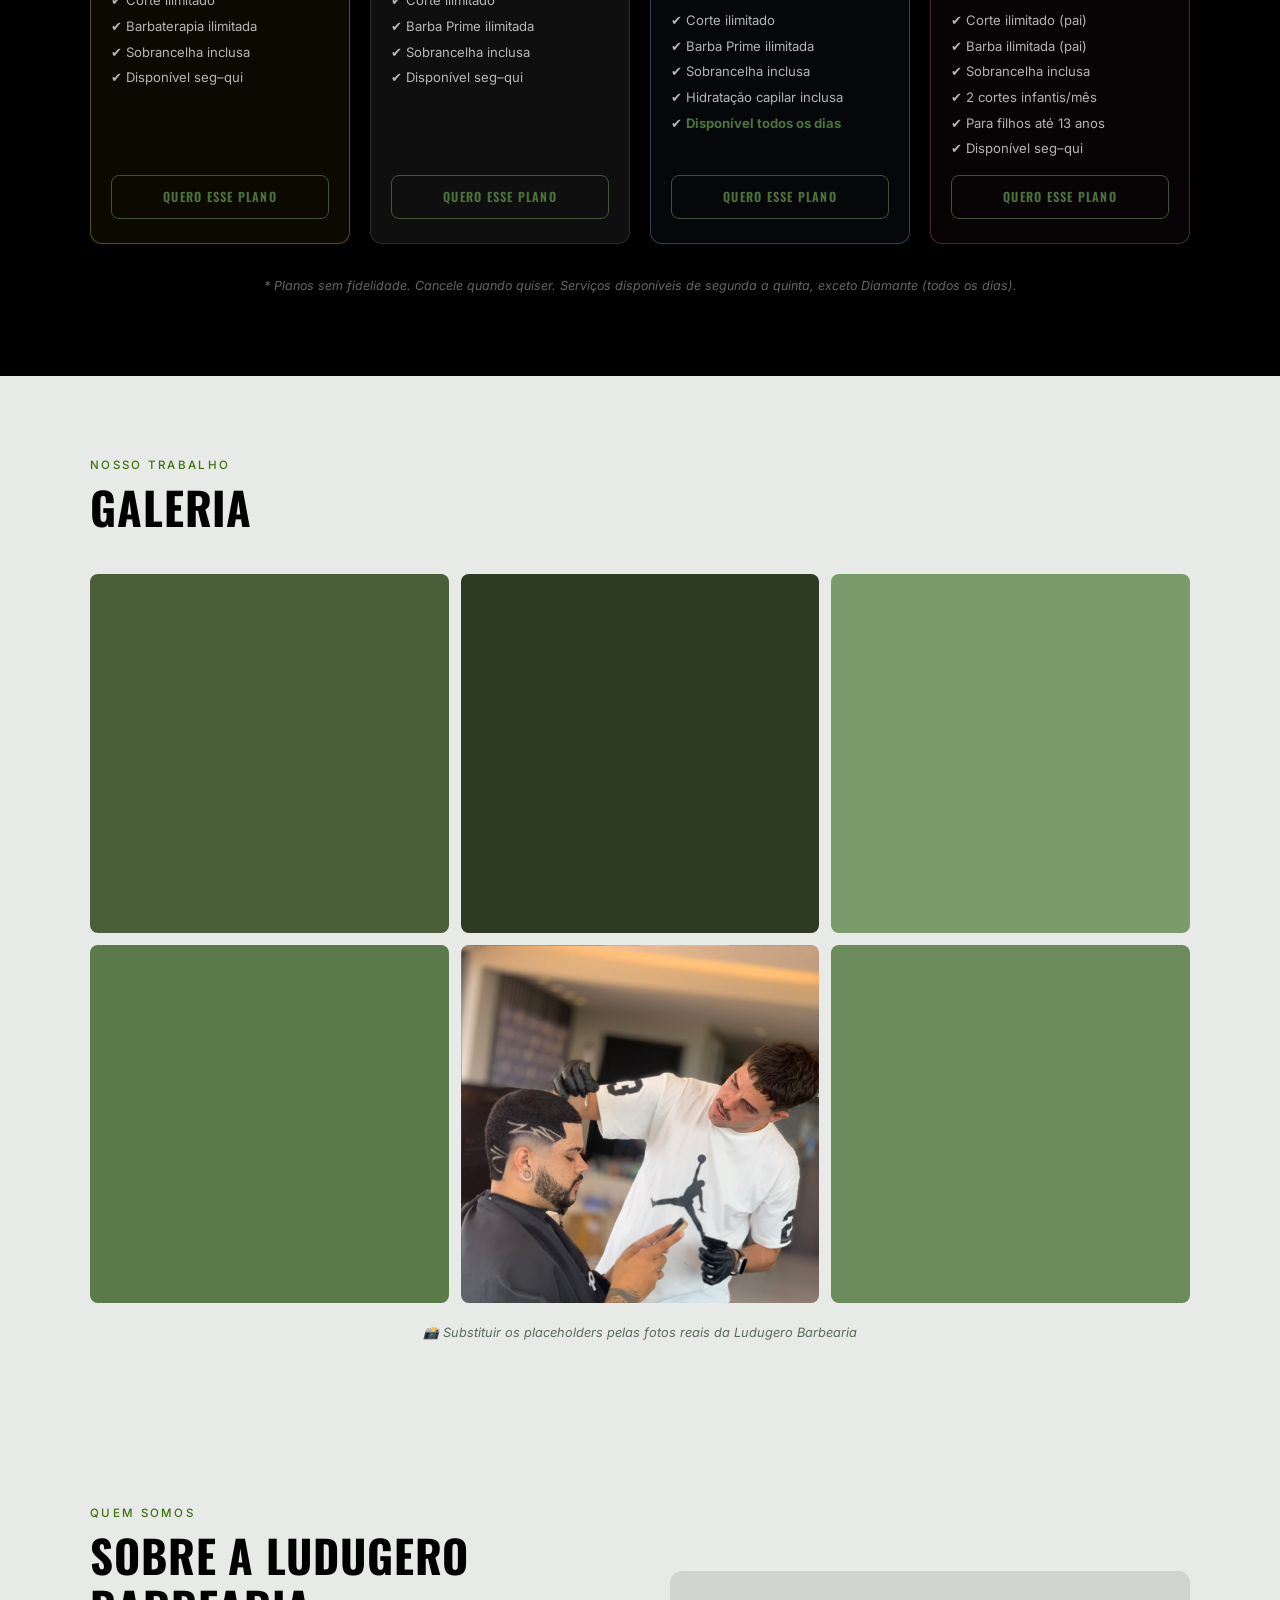
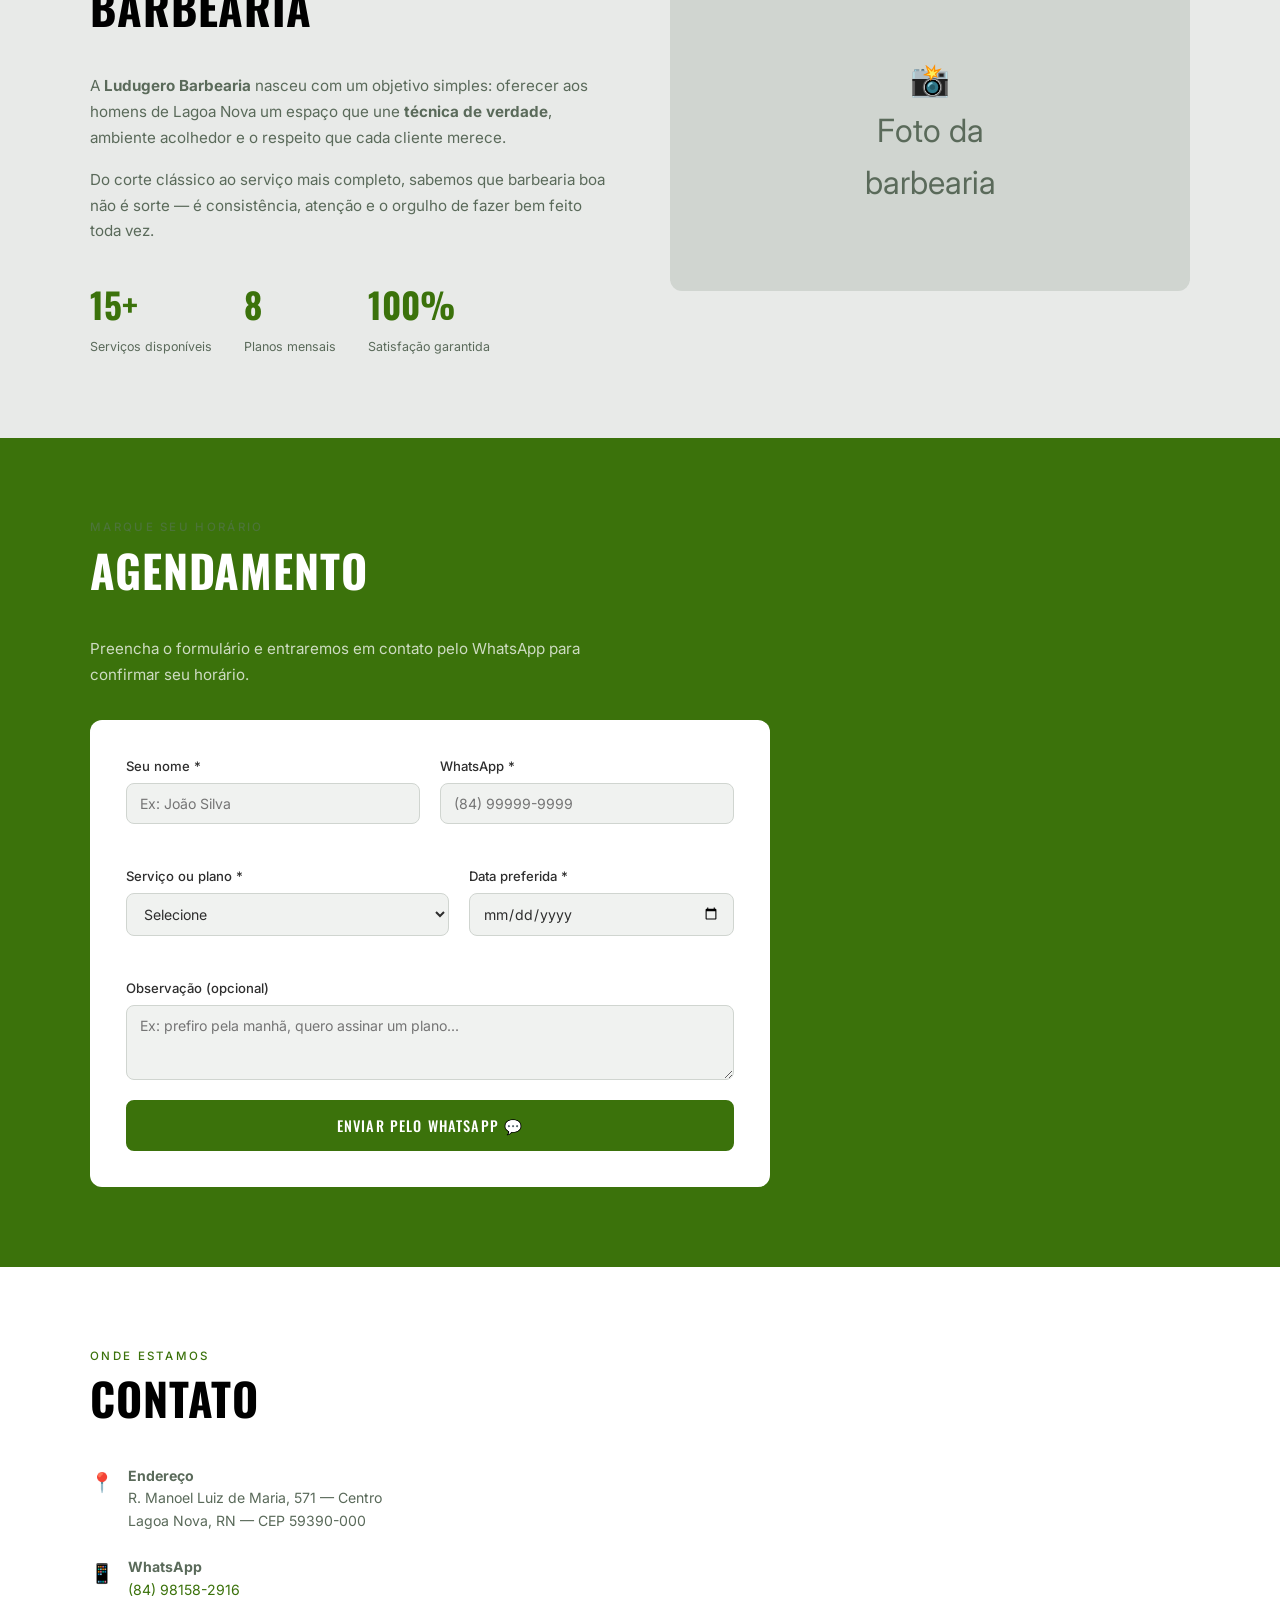
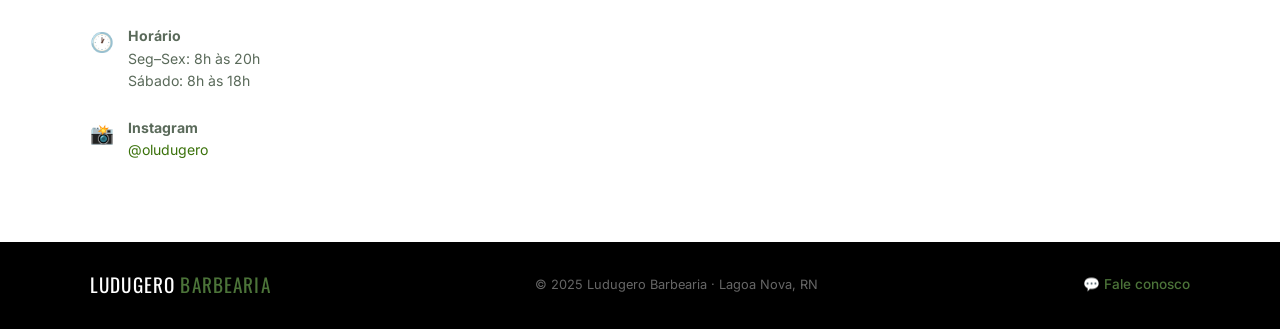
==== commit ebe9a4f6: "Co-authored-by: CARLOS EDUARDO <eduardocarlospereira570-creator@users.noreply.github.com>" ====
--- a/barbearia/index.html
+++ b/barbearia/index.html
@@ -3,15 +3,10 @@
 <head>
   <meta charset="UTF-8" />
   <meta name="viewport" content="width=device-width, initial-scale=1.0" />
-
-  <!-- SEO básico -->
-  <title>Salão Bella Donna | Beleza & Estilo em Currais Novos</title>
-  <meta name="description" content="Salão de beleza em Currais Novos. Cortes, coloração, manicure e muito mais. Agende seu horário pelo WhatsApp." />
-
-  <!-- Google Fonts -->
+  <title>Ludugero Barbearia | Lagoa Nova - RN</title>
+  <meta name="description" content="Ludugero Barbearia em Lagoa Nova, RN. Cortes, barba, sobrancelha, planos mensais e muito mais. Agende seu horário pelo WhatsApp." />
   <link rel="preconnect" href="https://fonts.googleapis.com" />
-  <link href="https://fonts.googleapis.com/css2?family=Playfair+Display:wght@400;600&family=Inter:wght@300;400;500&display=swap" rel="stylesheet" />
-
+  <link href="https://fonts.googleapis.com/css2?family=Oswald:wght@400;500;600;700&family=Inter:wght@300;400;500&display=swap" rel="stylesheet" />
   <link rel="stylesheet" href="style.css" />
 </head>
 <body>
@@ -19,17 +14,15 @@
   <!-- ========== HEADER / NAV ========== -->
   <header class="header" id="header">
     <nav class="nav container">
-      <a href="#inicio" class="nav-logo">Bella <span>Donna</span></a>
-
+      <a href="#inicio" class="nav-logo">Ludugero <span>Barbearia</span></a>
       <ul class="nav-menu" id="nav-menu">
-        <li><a href="#inicio"    class="nav-link">Início</a></li>
-        <li><a href="#servicos"  class="nav-link">Serviços</a></li>
-        <li><a href="#galeria"   class="nav-link">Galeria</a></li>
-        <li><a href="#sobre"     class="nav-link">Sobre</a></li>
+        <li><a href="#inicio"      class="nav-link">Início</a></li>
+        <li><a href="#servicos"    class="nav-link">Serviços</a></li>
+        <li><a href="#planos"      class="nav-link">Planos</a></li>
+        <li><a href="#galeria"     class="nav-link">Galeria</a></li>
+        <li><a href="#sobre"       class="nav-link">Sobre</a></li>
         <li><a href="#agendamento" class="nav-link nav-cta">Agendar</a></li>
       </ul>
-
-      <!-- Botão hambúrguer (mobile) -->
       <button class="nav-toggle" id="nav-toggle" aria-label="Abrir menu">
         <span></span><span></span><span></span>
       </button>
@@ -40,138 +33,348 @@
   <section class="hero" id="inicio">
     <div class="hero-overlay"></div>
     <div class="hero-content container">
-      <p class="hero-eyebrow">Salão de Beleza em Currais Novos</p>
-      <h1 class="hero-title">Você merece se sentir <em>incrível</em></h1>
-      <p class="hero-desc">Cortes, coloração, manicure e tratamentos capilares com quem realmente entende do seu cabelo.</p>
+      <p class="hero-eyebrow">Barbearia em Lagoa Nova, RN</p>
+      <h1 class="hero-title">Estilo é coisa <em>séria</em></h1>
+      <p class="hero-desc">Cortes precisos, barba impecável e o atendimento que você merece — do jeito que homem gosta.</p>
       <div class="hero-buttons">
         <a href="#agendamento" class="btn btn-primary">Agendar horário</a>
-        <a href="#servicos"    class="btn btn-ghost">Ver serviços</a>
+        <a href="#planos"      class="btn btn-ghost">Ver planos</a>
       </div>
     </div>
   </section>
 
   <!-- ========== SERVIÇOS ========== -->
-  <section class="section" id="servicos">
+  <section class="section section-servicos" id="servicos">
     <div class="container">
       <p class="section-eyebrow">O que fazemos</p>
       <h2 class="section-title">Nossos Serviços</h2>
-
       <div class="services-grid">
 
         <div class="service-card">
           <div class="service-icon">✂️</div>
-          <h3 class="service-name">Corte Feminino</h3>
-          <p class="service-desc">Corte personalizado para o seu estilo e tipo de rosto.</p>
-          <p class="service-price">A partir de <strong>R$ 50</strong></p>
+          <h3 class="service-name">Corte</h3>
+          <p class="service-desc">Estamos preparados para fazer qualquer estilo de cabelo com o máximo de profissionalismo e satisfação.</p>
+          <p class="service-meta">⏱ 35 min</p>
+          <p class="service-price"><strong>R$ 30,00</strong></p>
+        </div>
+
+        <div class="service-card">
+          <div class="service-icon">🪒</div>
+          <h3 class="service-name">Barba Expresso</h3>
+          <p class="service-desc">Barba feita de uma forma mais rápida e simples para clientes que vivem na correria.</p>
+          <p class="service-meta">⏱ 20 min</p>
+          <p class="service-price"><strong>R$ 20,00</strong></p>
+        </div>
+
+        <div class="service-card">
+          <div class="service-icon">💎</div>
+          <h3 class="service-name">Barba Prime</h3>
+          <p class="service-desc">A barba mais completa da barbearia. Inclui higienização facial, hidratação dos fios, toalha quente e massagem facial.</p>
+          <p class="service-meta">⏱ 25 min</p>
+          <p class="service-price"><strong>R$ 30,00</strong></p>
+        </div>
+
+        <div class="service-card">
+          <div class="service-icon">🛁</div>
+          <h3 class="service-name">Barbaterapia</h3>
+          <p class="service-desc">Barba feita com calma e auxílio de toalha quente e produtos para facilitar a remoção dos pelos da barba.</p>
+          <p class="service-meta">⏱ 20 min</p>
+          <p class="service-price"><strong>R$ 25,00</strong></p>
+        </div>
+
+        <div class="service-card">
+          <div class="service-icon">⚡</div>
+          <h3 class="service-name">Corte + Barba Expresso</h3>
+          <p class="service-desc">Corte de cabelo mais barba expresso para o cliente que gosta de agilidade.</p>
+          <p class="service-meta">⏱ 50 min</p>
+          <p class="service-price"><strong>R$ 50,00</strong></p>
+        </div>
+
+        <div class="service-card">
+          <div class="service-icon">🌿</div>
+          <h3 class="service-name">Corte + Barbaterapia</h3>
+          <p class="service-desc">Corte de cabelo mais barbaterapia — procedimento relaxante para clientes que gostam de se cuidar.</p>
+          <p class="service-meta">⏱ 50 min</p>
+          <p class="service-price"><strong>R$ 55,00</strong></p>
+        </div>
+
+        <div class="service-card">
+          <div class="service-icon">👦</div>
+          <h3 class="service-name">Corte Infantil</h3>
+          <p class="service-desc">Corte de cabelo em criança, com todo cuidado e atenção com os pequenos amiguinhos.</p>
+          <p class="service-meta">⏱ 30 min</p>
+          <p class="service-price"><strong>R$ 30,00</strong></p>
+        </div>
+
+        <div class="service-card">
+          <div class="service-icon">👁️</div>
+          <h3 class="service-name">Sobrancelha</h3>
+          <p class="service-desc">Alinhamento de sobrancelhas masculinas.</p>
+          <p class="service-meta">⏱ 5 min</p>
+          <p class="service-price"><strong>R$ 10,00</strong></p>
+        </div>
+
+        <div class="service-card">
+          <div class="service-icon">💧</div>
+          <h3 class="service-name">Hidratação Capilar</h3>
+          <p class="service-desc">Procedimento feito para cuidados de hidratação e reconstrução capilar.</p>
+          <p class="service-meta">⏱ 10 min</p>
+          <p class="service-price"><strong>R$ 10,00</strong></p>
+        </div>
+
+        <div class="service-card">
+          <div class="service-icon">✨</div>
+          <h3 class="service-name">Luzes</h3>
+          <p class="service-desc">Mechas no cabelo da cor desejada pelo cliente.</p>
+          <p class="service-meta">⏱ 45 min</p>
+          <p class="service-price"><strong>R$ 50,00</strong></p>
         </div>
 
         <div class="service-card">
           <div class="service-icon">🎨</div>
-          <h3 class="service-name">Coloração</h3>
-          <p class="service-desc">Luzes, ombré, coloração completa e correção de cor.</p>
-          <p class="service-price">A partir de <strong>R$ 120</strong></p>
-        </div>
-
-        <div class="service-card">
-          <div class="service-icon">💅</div>
-          <h3 class="service-name">Manicure & Pedicure</h3>
-          <p class="service-desc">Unhas impecáveis com os melhores esmaltes do mercado.</p>
-          <p class="service-price">A partir de <strong>R$ 30</strong></p>
-        </div>
-
-        <div class="service-card">
-          <div class="service-icon">✨</div>
-          <h3 class="service-name">Tratamento Capilar</h3>
-          <p class="service-desc">Hidratação, reconstrução e cronograma capilar completo.</p>
-          <p class="service-price">A partir de <strong>R$ 80</strong></p>
-        </div>
-
-        <div class="service-card">
-          <div class="service-icon">💇</div>
-          <h3 class="service-name">Escova Progressiva</h3>
-          <p class="service-desc">Fio liso e sedoso por até 6 meses. Sem fritar o cabelo.</p>
-          <p class="service-price">A partir de <strong>R$ 150</strong></p>
-        </div>
-
-        <div class="service-card">
-          <div class="service-icon">👰</div>
-          <h3 class="service-name">Penteado & Maquiagem</h3>
-          <p class="service-desc">Para festas, casamentos e eventos especiais.</p>
-          <p class="service-price">A partir de <strong>R$ 100</strong></p>
-        </div>
-
-      </div>
+          <h3 class="service-name">Pigmentação da Barba</h3>
+          <p class="service-desc">Procedimento que preenche falhas naturais da barba.</p>
+          <p class="service-meta">⏱ 25 min</p>
+          <p class="service-price"><strong>R$ 25,00</strong></p>
+        </div>
+
+        <div class="service-card">
+          <div class="service-icon">🖌️</div>
+          <h3 class="service-name">Pigmentação no Cabelo</h3>
+          <p class="service-desc">A famosa pigmentação capilar para cobrir falhas naturais do cabelo.</p>
+          <p class="service-meta">⏱ 30 min</p>
+          <p class="service-price"><strong>R$ 30,00</strong></p>
+        </div>
+
+        <div class="service-card">
+          <div class="service-icon">⬜</div>
+          <h3 class="service-name">Platinado / Nevou</h3>
+          <p class="service-desc">Descoloração completa do cabelo.</p>
+          <p class="service-meta">⏱ 50 min</p>
+          <p class="service-price"><strong>R$ 100,00</strong></p>
+        </div>
+
+        <div class="service-card">
+          <div class="service-icon">〰️</div>
+          <h3 class="service-name">Selagem</h3>
+          <p class="service-desc">Procedimento que faz redução de volume e realinhamento capilar.</p>
+          <p class="service-meta">⏱ 40 min</p>
+          <p class="service-price"><strong>R$ 90,00</strong></p>
+        </div>
+
+        <div class="service-card">
+          <div class="service-icon">🇺🇸</div>
+          <h3 class="service-name">Alisamento Americano</h3>
+          <p class="service-desc">Procedimento que realinha o cabelo.</p>
+          <p class="service-meta">⏱ 30 min</p>
+          <p class="service-price"><strong>R$ 35,00</strong></p>
+        </div>
+
+      </div>
+    </div>
+  </section>
+
+  <!-- ========== PLANOS ========== -->
+  <section class="section section-planos" id="planos">
+    <div class="container">
+      <p class="section-eyebrow light">Assinatura mensal</p>
+      <h2 class="section-title light">Planos da Barbearia</h2>
+      <p class="planos-desc">Assine um plano e use à vontade — serviços ilimitados com prioridade no agendamento. Disponíveis de segunda a quinta.</p>
+
+      <div class="planos-grid">
+
+        <!-- Plano Só Barba -->
+        <div class="plano-card">
+          <div class="plano-header">
+            <p class="plano-nome">Só Barba</p>
+            <p class="plano-preco">R$ 39<span>,99/mês</span></p>
+          </div>
+          <ul class="plano-itens">
+            <li>✔ Barba ilimitada</li>
+            <li>✔ Disponível seg–qui</li>
+            <li>✔ Agendamento prioritário</li>
+          </ul>
+          <a href="#agendamento" class="btn btn-plano">Quero esse plano</a>
+        </div>
+
+        <!-- Plano Só Corte -->
+        <div class="plano-card">
+          <div class="plano-header">
+            <p class="plano-nome">Só Corte</p>
+            <p class="plano-preco">R$ 79<span>,99/mês</span></p>
+          </div>
+          <ul class="plano-itens">
+            <li>✔ Corte ilimitado</li>
+            <li>✔ Disponível seg–qui</li>
+            <li>✔ Agendamento prioritário</li>
+          </ul>
+          <a href="#agendamento" class="btn btn-plano">Quero esse plano</a>
+        </div>
+
+        <!-- Plano Corte + Sobrancelha -->
+        <div class="plano-card">
+          <div class="plano-header">
+            <p class="plano-nome">Corte + Sobrancelha</p>
+            <p class="plano-preco">R$ 89<span>,99/mês</span></p>
+          </div>
+          <ul class="plano-itens">
+            <li>✔ Corte ilimitado</li>
+            <li>✔ Sobrancelha ilimitada</li>
+            <li>✔ Disponível seg–qui</li>
+          </ul>
+          <a href="#agendamento" class="btn btn-plano">Quero esse plano</a>
+        </div>
+
+        <!-- Plano Bronze -->
+        <div class="plano-card plano-destaque">
+          <div class="plano-badge">🥉 Bronze</div>
+          <div class="plano-header">
+            <p class="plano-nome">Corte + Barba Expresso</p>
+            <p class="plano-preco">R$ 99<span>,99/mês</span></p>
+          </div>
+          <ul class="plano-itens">
+            <li>✔ Corte ilimitado</li>
+            <li>✔ Barba expresso ilimitada</li>
+            <li>✔ Disponível seg–qui</li>
+          </ul>
+          <a href="#agendamento" class="btn btn-plano">Quero esse plano</a>
+        </div>
+
+        <!-- Plano Prata -->
+        <div class="plano-card plano-popular">
+          <div class="plano-badge popular">🥈 Prata — Mais Popular</div>
+          <div class="plano-header">
+            <p class="plano-nome">Corte + Barbaterapia + Sobrancelha</p>
+            <p class="plano-preco">R$ 109<span>,99/mês</span></p>
+          </div>
+          <ul class="plano-itens">
+            <li>✔ Corte ilimitado</li>
+            <li>✔ Barbaterapia ilimitada</li>
+            <li>✔ Sobrancelha inclusa</li>
+            <li>✔ Disponível seg–qui</li>
+          </ul>
+          <a href="#agendamento" class="btn btn-plano">Quero esse plano</a>
+        </div>
+
+        <!-- Plano Ouro -->
+        <div class="plano-card plano-destaque">
+          <div class="plano-badge ouro">🥇 Ouro</div>
+          <div class="plano-header">
+            <p class="plano-nome">Corte + Barba Prime + Sobrancelha</p>
+            <p class="plano-preco">R$ 119<span>,99/mês</span></p>
+          </div>
+          <ul class="plano-itens">
+            <li>✔ Corte ilimitado</li>
+            <li>✔ Barba Prime ilimitada</li>
+            <li>✔ Sobrancelha inclusa</li>
+            <li>✔ Disponível seg–qui</li>
+          </ul>
+          <a href="#agendamento" class="btn btn-plano">Quero esse plano</a>
+        </div>
+
+        <!-- Plano Diamante -->
+        <div class="plano-card plano-diamante">
+          <div class="plano-badge diamante">💎 Diamante</div>
+          <div class="plano-header">
+            <p class="plano-nome">Corte + Barba Prime + Sobrancelha + Hidratação</p>
+            <p class="plano-preco">R$ 140<span>,00/mês</span></p>
+          </div>
+          <ul class="plano-itens">
+            <li>✔ Corte ilimitado</li>
+            <li>✔ Barba Prime ilimitada</li>
+            <li>✔ Sobrancelha inclusa</li>
+            <li>✔ Hidratação capilar inclusa</li>
+            <li>✔ <strong>Disponível todos os dias</strong></li>
+          </ul>
+          <a href="#agendamento" class="btn btn-plano">Quero esse plano</a>
+        </div>
+
+        <!-- Plano Exclusivo -->
+        <div class="plano-card plano-exclusivo">
+          <div class="plano-badge exclusivo">👨‍👦 Exclusivo Família</div>
+          <div class="plano-header">
+            <p class="plano-nome">Corte + Barba + Sobrancelha + 2 Cortes Infantil</p>
+            <p class="plano-preco">R$ 185<span>,00/mês</span></p>
+          </div>
+          <ul class="plano-itens">
+            <li>✔ Corte ilimitado (pai)</li>
+            <li>✔ Barba ilimitada (pai)</li>
+            <li>✔ Sobrancelha inclusa</li>
+            <li>✔ 2 cortes infantis/mês</li>
+            <li>✔ Para filhos até 13 anos</li>
+            <li>✔ Disponível seg–qui</li>
+          </ul>
+          <a href="#agendamento" class="btn btn-plano">Quero esse plano</a>
+        </div>
+
+      </div>
+
+      <p class="planos-obs">* Planos sem fidelidade. Cancele quando quiser. Serviços disponíveis de segunda a quinta, exceto Diamante (todos os dias).</p>
     </div>
   </section>
 
   <!-- ========== GALERIA ========== -->
-  <section class="section section-dark" id="galeria">
+  <section class="section section-galeria" id="galeria">
     <div class="container">
-      <p class="section-eyebrow light">Nosso trabalho</p>
-      <h2 class="section-title light">Galeria</h2>
-
+      <p class="section-eyebrow">Nosso trabalho</p>
+      <h2 class="section-title">Galeria</h2>
       <div class="gallery-grid" id="gallery-grid">
-        <!-- As fotos vão aqui. Por enquanto, usamos placeholders coloridos. -->
-        <!-- Quando tiver fotos reais, substitua os <div> por <img src="img/galeria/foto1.jpg" alt="..."> -->
-        <div class="gallery-item" style="background:#c9a96e;" data-label="Coloração"></div>
-        <div class="gallery-item" style="background:#8b6347;" data-label="Corte"></div>
-        <div class="gallery-item" style="background:#d4b8a0;" data-label="Escova"></div>
-        <div class="gallery-item" style="background:#a07850;" data-label="Manicure"></div>
-        <div class="gallery-item" style="background:#e8d5c0;" data-label="Penteado"></div>
-        <div class="gallery-item" style="background:#b08060;" data-label="Tratamento"></div>
-      </div>
-
-      <p class="gallery-note">📸 Fotos reais em breve — substituir os placeholders pelas fotos do salão</p>
+        <div class="gallery-item" style="background:#4a5e3a;" data-label="Corte Degradê"></div>
+        <div class="gallery-item" style="background:#2d3a22;" data-label="Barba Prime"></div>
+        <div class="gallery-item" style="background:#7a9c6a;" data-label="Corte + Barba"></div>
+        <div class="gallery-item" style="background:#5a7a4a;" data-label="Barbaterapia"></div>
+        <div class="gallery-item" style="background-image: url('galeria/pigmentacao1.png'); background-size: cover; background-position: center;" data-label="Pigmentação"></div>
+        <div class="gallery-item" style="background:#6b8c5a;" data-label="Corte Infantil"></div>
+      </div>
+      <p class="gallery-note">📸 Substituir os placeholders pelas fotos reais da Ludugero Barbearia</p>
     </div>
   </section>
 
   <!-- ========== SOBRE ========== -->
-  <section class="section" id="sobre">
+  <section class="section section-sobre" id="sobre">
     <div class="container sobre-grid">
       <div class="sobre-text">
         <p class="section-eyebrow">Quem somos</p>
-        <h2 class="section-title">Sobre o Salão</h2>
+        <h2 class="section-title">Sobre a Ludugero Barbearia</h2>
         <p class="sobre-desc">
-          O <strong>Bella Donna</strong> nasceu do sonho de trazer para Currais Novos um salão que une técnica, carinho e um atendimento que faz você se sentir em casa.
+          A <strong>Ludugero Barbearia</strong> nasceu com um objetivo simples: oferecer aos homens de Lagoa Nova um espaço que une <strong>técnica de verdade</strong>, ambiente acolhedor e o respeito que cada cliente merece.
         </p>
         <p class="sobre-desc">
-          Com mais de <strong>10 anos de experiência</strong>, nossa equipe está sempre atualizada com as tendências e técnicas do mercado — porque você merece o melhor, aqui pertinho de casa.
+          Do corte clássico ao serviço mais completo, sabemos que barbearia boa não é sorte — é consistência, atenção e o orgulho de fazer bem feito toda vez.
         </p>
         <div class="sobre-stats">
           <div class="stat">
-            <span class="stat-num">10+</span>
-            <span class="stat-label">Anos de experiência</span>
+            <span class="stat-num">15+</span>
+            <span class="stat-label">Serviços disponíveis</span>
           </div>
           <div class="stat">
-            <span class="stat-num">500+</span>
-            <span class="stat-label">Clientes satisfeitas</span>
+            <span class="stat-num">8</span>
+            <span class="stat-label">Planos mensais</span>
           </div>
           <div class="stat">
-            <span class="stat-num">6</span>
-            <span class="stat-label">Serviços disponíveis</span>
+            <span class="stat-num">100%</span>
+            <span class="stat-label">Satisfação garantida</span>
           </div>
         </div>
       </div>
       <div class="sobre-img">
-        <!-- Substituir pela foto da fachada ou da equipe -->
-        <div class="sobre-img-placeholder">📸<br/>Foto da<br/>equipe</div>
+        <div class="sobre-img-placeholder">📸<br/>Foto da<br/>barbearia</div>
       </div>
     </div>
   </section>
 
   <!-- ========== AGENDAMENTO ========== -->
-  <section class="section section-accent" id="agendamento">
+  <section class="section section-agendamento" id="agendamento">
     <div class="container">
       <p class="section-eyebrow light">Marque seu horário</p>
       <h2 class="section-title light">Agendamento</h2>
       <p class="agendar-desc">Preencha o formulário e entraremos em contato pelo WhatsApp para confirmar seu horário.</p>
 
       <form class="agendar-form" id="agendar-form" novalidate>
-
         <div class="form-row">
           <div class="form-group">
             <label for="nome">Seu nome *</label>
-            <input type="text" id="nome" name="nome" placeholder="Ex: Maria Silva" required />
+            <input type="text" id="nome" name="nome" placeholder="Ex: João Silva" required />
             <span class="form-error" id="erro-nome"></span>
           </div>
           <div class="form-group">
@@ -183,15 +386,36 @@
 
         <div class="form-row">
           <div class="form-group">
-            <label for="servico">Serviço desejado *</label>
+            <label for="servico">Serviço ou plano *</label>
             <select id="servico" name="servico" required>
-              <option value="">Selecione um serviço</option>
-              <option value="Corte Feminino">Corte Feminino</option>
-              <option value="Coloração">Coloração</option>
-              <option value="Manicure & Pedicure">Manicure & Pedicure</option>
-              <option value="Tratamento Capilar">Tratamento Capilar</option>
-              <option value="Escova Progressiva">Escova Progressiva</option>
-              <option value="Penteado & Maquiagem">Penteado & Maquiagem</option>
+              <option value="">Selecione</option>
+              <optgroup label="Serviços avulsos">
+                <option value="Corte — R$ 30,00">Corte — R$ 30,00</option>
+                <option value="Barba Expresso — R$ 20,00">Barba Expresso — R$ 20,00</option>
+                <option value="Barba Prime — R$ 30,00">Barba Prime — R$ 30,00</option>
+                <option value="Barbaterapia — R$ 25,00">Barbaterapia — R$ 25,00</option>
+                <option value="Corte + Barba Expresso — R$ 50,00">Corte + Barba Expresso — R$ 50,00</option>
+                <option value="Corte + Barbaterapia — R$ 55,00">Corte + Barbaterapia — R$ 55,00</option>
+                <option value="Corte Infantil — R$ 30,00">Corte Infantil — R$ 30,00</option>
+                <option value="Sobrancelha — R$ 10,00">Sobrancelha — R$ 10,00</option>
+                <option value="Hidratação Capilar — R$ 10,00">Hidratação Capilar — R$ 10,00</option>
+                <option value="Luzes — R$ 50,00">Luzes — R$ 50,00</option>
+                <option value="Pigmentação da Barba — R$ 25,00">Pigmentação da Barba — R$ 25,00</option>
+                <option value="Pigmentação no Cabelo — R$ 30,00">Pigmentação no Cabelo — R$ 30,00</option>
+                <option value="Platinado / Nevou — R$ 100,00">Platinado / Nevou — R$ 100,00</option>
+                <option value="Selagem — R$ 90,00">Selagem — R$ 90,00</option>
+                <option value="Alisamento Americano — R$ 35,00">Alisamento Americano — R$ 35,00</option>
+              </optgroup>
+              <optgroup label="Planos mensais">
+                <option value="Plano Só Barba — R$ 39,99">Plano Só Barba — R$ 39,99</option>
+                <option value="Plano Só Corte — R$ 79,99">Plano Só Corte — R$ 79,99</option>
+                <option value="Plano Corte + Sobrancelha — R$ 89,99">Plano Corte + Sobrancelha — R$ 89,99</option>
+                <option value="Plano Bronze — R$ 99,99">Plano Bronze — R$ 99,99</option>
+                <option value="Plano Prata — R$ 109,99">Plano Prata — R$ 109,99</option>
+                <option value="Plano Ouro — R$ 119,99">Plano Ouro — R$ 119,99</option>
+                <option value="Plano Diamante — R$ 140,00">Plano Diamante — R$ 140,00</option>
+                <option value="Plano Exclusivo Família — R$ 185,00">Plano Exclusivo Família — R$ 185,00</option>
+              </optgroup>
             </select>
             <span class="form-error" id="erro-servico"></span>
           </div>
@@ -203,91 +427,82 @@
         </div>
 
         <div class="form-group">
-          <label for="mensagem">Alguma observação? (opcional)</label>
-          <textarea id="mensagem" name="mensagem" rows="3" placeholder="Ex: prefiro horário pela manhã, tenho cabelo quimicamente tratado..."></textarea>
+          <label for="mensagem">Observação (opcional)</label>
+          <textarea id="mensagem" name="mensagem" rows="3" placeholder="Ex: prefiro pela manhã, quero assinar um plano..."></textarea>
         </div>
 
         <button type="submit" class="btn btn-primary btn-full">
           Enviar pelo WhatsApp 💬
         </button>
-
       </form>
     </div>
   </section>
 
   <!-- ========== CONTATO ========== -->
-  <section class="section" id="contato">
+  <section class="section section-contato" id="contato">
     <div class="container contato-grid">
-
       <div class="contato-info">
         <p class="section-eyebrow">Onde estamos</p>
         <h2 class="section-title">Contato</h2>
-
         <ul class="contato-list">
           <li>
             <span class="contato-icon">📍</span>
             <div>
               <strong>Endereço</strong><br/>
-              Rua Exemplo, 123 — Centro<br/>Currais Novos, RN
+              R. Manoel Luiz de Maria, 571 — Centro<br/>
+              Lagoa Nova, RN — CEP 59390-000
             </div>
           </li>
           <li>
             <span class="contato-icon">📱</span>
             <div>
               <strong>WhatsApp</strong><br/>
-              <a href="https://wa.me/5584999999999" target="_blank">(84) 99999-9999</a>
+              <a href="https://wa.me/5584981582916" target="_blank">(84) 98158-2916</a>
             </div>
           </li>
           <li>
             <span class="contato-icon">🕐</span>
             <div>
               <strong>Horário</strong><br/>
-              Seg–Sex: 8h às 18h<br/>
-              Sábado: 8h às 14h
+              Seg–Sex: 8h às 20h<br/>
+              Sábado: 8h às 18h
             </div>
           </li>
           <li>
             <span class="contato-icon">📸</span>
             <div>
               <strong>Instagram</strong><br/>
-              <a href="https://instagram.com/seuinstagram" target="_blank">@belladonna.cn</a>
+              <a href="https://www.instagram.com/oludugero/" target="_blank">@oludugero</a>
             </div>
           </li>
         </ul>
       </div>
 
-      <!-- Google Maps embed — substitua o src pelo link real do seu salão -->
+      <!-- Google Maps — Lagoa Nova RN -->
       <div class="contato-mapa">
         <iframe
-          src="https://www.google.com/maps/embed?pb=!1m18!1m12!1m3!1d31528.!2d-36.52!3d-6.26!2m3!1f0!2f0!3f0!3m2!1i1024!2i768!4f13.1!3m3!1m2!1s0x0%3A0x0!2zNsKwMTUnMzYuMCJTIDM2wrAzMScxMi4wIlc!5e0!3m2!1spt-BR!2sbr!4v1620000000000"
-          width="100%"
-          height="300"
+          src="https://www.google.com/maps/embed?pb=!1m18!1m12!1m3!1d3956.5!2d-36.458!3d-6.153!2m3!1f0!2f0!3f0!3m2!1i1024!2i768!4f13.1!3m3!1m2!1s0x0%3A0x0!2zTGFnb2EgTm92YSwgUk4!5e0!3m2!1spt-BR!2sbr!4v1620000000000"
+          width="100%" height="320"
           style="border:0; border-radius:12px;"
-          allowfullscreen=""
-          loading="lazy"
-          title="Localização do Salão Bella Donna">
+          allowfullscreen="" loading="lazy"
+          title="Localização da Ludugero Barbearia">
         </iframe>
       </div>
-
     </div>
   </section>
 
   <!-- ========== FOOTER ========== -->
   <footer class="footer">
     <div class="container footer-inner">
-      <p class="footer-logo">Bella <span>Donna</span></p>
-      <p class="footer-copy">© 2025 Salão Bella Donna · Currais Novos, RN</p>
-      <a href="https://wa.me/5584999999999" target="_blank" class="footer-whatsapp">
-        💬 Fale conosco
-      </a>
+      <p class="footer-logo">Ludugero <span>Barbearia</span></p>
+      <p class="footer-copy">© 2025 Ludugero Barbearia · Lagoa Nova, RN</p>
+      <a href="https://wa.me/5584981582916" target="_blank" class="footer-whatsapp">💬 Fale conosco</a>
     </div>
   </footer>
 
-  <!-- ========== BOTÃO FLUTUANTE WHATSAPP ========== -->
-  <a href="https://wa.me/5584999999999?text=Olá!%20Gostaria%20de%20agendar%20um%20horário."
-     class="whatsapp-float"
-     target="_blank"
-     aria-label="Falar no WhatsApp">
+  <!-- ========== WHATSAPP FLUTUANTE ========== -->
+  <a href="https://wa.me/5584981582916?text=Olá!%20Vim%20pelo%20site%20da%20Ludugero%20Barbearia%20e%20gostaria%20de%20agendar%20um%20horário."
+     class="whatsapp-float" target="_blank" aria-label="Falar no WhatsApp">
     <svg viewBox="0 0 24 24" fill="currentColor" width="28" height="28">
       <path d="M17.472 14.382c-.297-.149-1.758-.867-2.03-.967-.273-.099-.471-.148-.67.15-.197.297-.767.966-.94 1.164-.173.199-.347.223-.644.075-.297-.15-1.255-.463-2.39-1.475-.883-.788-1.48-1.761-1.653-2.059-.173-.297-.018-.458.13-.606.134-.133.298-.347.446-.52.149-.174.198-.298.298-.497.099-.198.05-.371-.025-.52-.075-.149-.669-1.612-.916-2.207-.242-.579-.487-.5-.669-.51-.173-.008-.371-.01-.57-.01-.198 0-.52.074-.792.372-.272.297-1.04 1.016-1.04 2.479 0 1.462 1.065 2.875 1.213 3.074.149.198 2.096 3.2 5.077 4.487.709.306 1.262.489 1.694.625.712.227 1.36.195 1.871.118.571-.085 1.758-.719 2.006-1.413.248-.694.248-1.289.173-1.413-.074-.124-.272-.198-.57-.347z"/>
       <path d="M12 0C5.373 0 0 5.373 0 12c0 2.127.558 4.126 1.532 5.857L.057 23.882a.5.5 0 0 0 .614.635l6.189-1.623A11.945 11.945 0 0 0 12 24c6.627 0 12-5.373 12-12S18.627 0 12 0zm0 21.818a9.807 9.807 0 0 1-5.031-1.383l-.361-.214-3.733.979.995-3.638-.235-.374A9.818 9.818 0 0 1 2.182 12C2.182 6.57 6.57 2.182 12 2.182c5.43 0 9.818 4.388 9.818 9.818 0 5.43-4.388 9.818-9.818 9.818z"/>
--- a/barbearia/style.css
+++ b/barbearia/style.css
@@ -1,167 +1,344 @@
 /* ============================================
-   SALÃO BELLA DONNA — style.css
-   Estrutura:
-   1. Variáveis e Reset
-   2. Base e Tipografia
-   3. Utilitários
-   4. Header e Nav
-   5. Hero
-   6. Serviços
-   7. Galeria
-   8. Sobre
-   9. Agendamento / Formulário
-   10. Contato
-   11. Footer
-   12. WhatsApp flutuante
-   13. Responsivo (mobile)
+   BARBEARIA — style.css
+   Verde Militar + Cinza Claro
+   
+   GUIA DE CORES — mude aqui para personalizar:
+   
+   --cor-nav-fundo       → fundo do menu de navegação
+   --cor-nav-logo        → cor do texto do logo
+   --cor-nav-logo-span   → cor do destaque do logo (ex: "Shop")
+   --cor-nav-link        → cor dos links do menu
+   --cor-nav-link-hover  → cor dos links ao passar o mouse
+   --cor-nav-cta-fundo   → fundo do botão "Agendar" no menu
+   --cor-nav-cta-texto   → texto do botão "Agendar" no menu
+
+   --cor-hero-fundo-1    → cor inicial do degradê do hero (fundo escuro)
+   --cor-hero-fundo-2    → cor do meio do degradê do hero
+   --cor-hero-fundo-3    → cor final do degradê do hero (mais claro)
+   --cor-hero-overlay    → camada escura sobre o hero
+   --cor-hero-eyebrow    → texto pequeno acima do título
+   --cor-hero-titulo     → cor do título principal
+   --cor-hero-titulo-em  → cor da palavra em itálico no título
+   --cor-hero-desc       → cor do subtítulo/descrição
+
+   --cor-servicos-fundo  → fundo da seção de serviços
+   --cor-card-fundo      → fundo dos cards de serviço
+   --cor-card-topo       → borda colorida no topo de cada card
+   --cor-card-titulo     → título do card
+   --cor-card-desc       → descrição do card
+   --cor-card-preco      → "A partir de" nos cards
+   --cor-card-preco-val  → valor em destaque (R$ XX)
+
+   --cor-planos-fundo    → fundo da seção de planos
+   --cor-plano-card      → fundo dos cards de plano
+   --cor-plano-nome      → nome do plano
+   --cor-plano-preco     → preço do plano
+   --cor-plano-item      → itens da lista do plano
+
+   --cor-galeria-fundo   → fundo da seção galeria
+   --cor-galeria-note    → texto de aviso da galeria
+
+   --cor-sobre-fundo     → fundo da seção sobre
+   --cor-sobre-desc      → texto de descrição
+   --cor-sobre-num       → números das estatísticas
+   --cor-sobre-label     → rótulo das estatísticas
+
+   --cor-form-fundo      → fundo da seção agendamento
+   --cor-form-card       → fundo do formulário
+   --cor-form-input      → fundo dos campos
+   --cor-form-label      → cor dos labels
+
+   --cor-contato-fundo   → fundo da seção contato
+   --cor-contato-link    → cor dos links de contato
+
+   --cor-footer-fundo    → fundo do rodapé
+   --cor-footer-logo     → cor do logo no rodapé
+   --cor-footer-copy     → texto de copyright
+   --cor-footer-wpp      → cor do link "Fale conosco"
 ============================================ */
 
-/* ─── 1. VARIÁVEIS E RESET ─── */
+/* ─────────────────────────────────────────
+   1. VARIÁVEIS GLOBAIS (base do sistema)
+   Usadas internamente — não precisa mexer aqui
+   para mudar cores visuais, use as seções abaixo
+───────────────────────────────────────── */
 :root {
-  --cor-primaria:   #8b5e3c;   /* marrom dourado — identidade do salão */
-  --cor-escura:     #2c1810;   /* marrom muito escuro */
-  --cor-clara:      #f9f4ef;   /* creme suave — fundo principal */
-  --cor-acento:     #c9a96e;   /* dourado claro */
-  --cor-texto:      #3d2b1f;   /* marrom texto */
-  --cor-texto-sub:  #7a5c4a;   /* texto secundário */
-  --cor-borda:      #e8ddd5;   /* borda sutil */
-  --cor-branco:     #ffffff;
-
-  --fonte-titulo: 'Playfair Display', Georgia, serif;
+
+  /* FONTE */
+  --fonte-titulo: 'Oswald', sans-serif;
   --fonte-corpo:  'Inter', system-ui, sans-serif;
 
-  --sombra-card: 0 2px 16px rgba(139, 94, 60, 0.10);
-  --raio: 12px;
-  --raio-sm: 8px;
+  /* ESPAÇAMENTO E FORMA */
+  --sombra-card: 0 2px 16px rgba(45, 58, 34, 0.10);
+  --raio:    12px;
+  --raio-sm:  8px;
   --transicao: 0.3s ease;
-}
-
+
+  /* ── CORES DE PLANOS ESPECIAIS ──
+     Mude aqui a cor de cada badge de plano */
+  --cor-bronze:    #a0724a;
+  --cor-prata:     #7a8a9a;
+  --cor-ouro:      #b8960a;
+  --cor-diamante:  #5a7aaa;
+  --cor-exclusivo: #8a4a6a;
+
+  /* ══════════════════════════════
+     NAVEGAÇÃO (header fixo no topo)
+     ══════════════════════════════ */
+  --cor-nav-fundo:       rgba(240, 242, 240, 0.96); /* fundo semitransparente do header */
+  --cor-nav-borda:       #d0d5d0;                   /* linha embaixo do header */
+  --cor-nav-logo:        rgb(0, 0, 0);              /* cor do texto "Barber" no logo */
+  --cor-nav-logo-span:   rgb(59, 114, 11);          /* cor do "Shop" no logo */
+  --cor-nav-link:        #5a6a5a;                   /* links do menu (Início, Serviços...) */
+  --cor-nav-link-hover:  rgb(59, 114, 11);          /* links ao passar o mouse */
+  --cor-nav-cta-fundo:   rgb(59, 114, 11);          /* fundo do botão "Agendar" */
+  --cor-nav-cta-texto:   #ffffff;                   /* texto do botão "Agendar" */
+  --cor-nav-hamburguer:  rgb(0, 0, 0);              /* cor das linhas do menu mobile */
+
+  /* ══════════════════════════════
+     HERO (primeira tela / banner)
+     ══════════════════════════════ */
+  --cor-hero-fundo-1:   #1a2412;                   /* início do degradê (canto superior esquerdo) */
+  --cor-hero-fundo-2:   #2d3a22;                   /* meio do degradê */
+  --cor-hero-fundo-3:   #4a5e3a;                   /* fim do degradê (canto inferior direito) */
+  --cor-hero-overlay:   rgba(20, 28, 14, 0.5);     /* escurecimento sobre o fundo */
+  --cor-hero-eyebrow:   #4c7439;                   /* texto pequeno "Barbearia em Currais Novos" */
+  --cor-hero-titulo:    #ffffff;                   /* título principal "Estilo é coisa séria" */
+  --cor-hero-titulo-em: #4c7439;                   /* palavra em itálico no título */
+  --cor-hero-desc:      rgba(255, 255, 255, 0.8);  /* subtítulo/descrição */
+
+  /* ══════════════════════════════
+     SERVIÇOS
+     ══════════════════════════════ */
+  --cor-servicos-fundo:  #3b4e3b;    /* fundo da seção inteira de serviços */
+  --cor-card-fundo:      #ffffff;    /* fundo de cada card */
+  --cor-card-borda:      #d0d5d0;    /* borda dos cards */
+  --cor-card-topo:       rgb(59, 114, 11); /* barra colorida no topo do card */
+  --cor-card-titulo:     rgb(0, 0, 0);     /* título do serviço */
+  --cor-card-desc:       #5a6a5a;          /* descrição do serviço */
+  --cor-card-preco:      #5a6a5a;          /* texto "A partir de" */
+  --cor-card-preco-val:  rgb(59, 114, 11); /* valor em destaque "R$ XX" */
+
+  /* ══════════════════════════════
+     PLANOS
+     ══════════════════════════════ */
+  --cor-planos-fundo:   rgb(0, 0, 0);          /* fundo da seção de planos */
+  --cor-plano-card:     rgba(255,255,255,0.06); /* fundo de cada card de plano */
+  --cor-plano-borda:    rgba(255,255,255,0.12); /* borda dos cards de plano */
+  --cor-plano-nome:     #ffffff;               /* nome do plano */
+  --cor-plano-preco:    #4c7439;               /* preço do plano */
+  --cor-plano-item:     rgba(255,255,255,0.7); /* itens da lista */
+  --cor-plano-badge:    #4c7439;               /* cor dos badges padrão */
+  --cor-plano-btn-borda: rgba(122,156,106,0.5);/* borda do botão de plano */
+  --cor-plano-btn-texto: #4c7439;              /* texto do botão de plano */
+  --cor-plano-obs:      rgba(255,255,255,0.4); /* texto de observação no rodapé dos planos */
+
+  /* ══════════════════════════════
+     GALERIA
+     ══════════════════════════════ */
+  --cor-galeria-fundo:  #e8eae8;    /* fundo da seção galeria */
+  --cor-galeria-note:   #5a6a5a;    /* texto de aviso "substituir placeholders" */
+  --cor-galeria-hover:  rgba(20,28,14,0.65); /* overlay escuro ao passar o mouse nas fotos */
+
+  /* ══════════════════════════════
+     SOBRE
+     ══════════════════════════════ */
+  --cor-sobre-fundo:    #e8eae8;    /* fundo da seção sobre */
+  --cor-sobre-titulo:   rgb(0,0,0); /* título "Sobre a Barbearia" */
+  --cor-sobre-desc:     #5a6a5a;    /* textos de descrição */
+  --cor-sobre-num:      rgb(59, 114, 11); /* números "10+", "800+" */
+  --cor-sobre-label:    #5a6a5a;         /* rótulos "Anos de experiência" */
+  --cor-sobre-placeholder: #d0d5d0;      /* fundo do placeholder de foto */
+
+  /* ══════════════════════════════
+     AGENDAMENTO (formulário)
+     ══════════════════════════════ */
+  --cor-form-fundo:     rgb(59, 114, 11); /* fundo da seção de agendamento */
+  --cor-form-eyebrow:   #4c7439;          /* texto "Marque seu horário" */
+  --cor-form-titulo:    #ffffff;          /* título "Agendamento" */
+  --cor-form-desc:      rgba(255,255,255,0.75); /* descrição do formulário */
+  --cor-form-card:      #ffffff;          /* fundo branco do formulário */
+  --cor-form-input:     #f0f2f0;          /* fundo dos campos de input */
+  --cor-form-label:     #2e2e2e;          /* cor dos labels */
+  --cor-form-texto:     #2e2e2e;          /* cor do texto digitado */
+  --cor-form-borda:     #d0d5d0;          /* borda dos inputs */
+  --cor-form-foco:      rgb(59, 114, 11); /* borda ao focar no input */
+  --cor-form-erro:      #c0392b;          /* cor das mensagens de erro */
+  --cor-form-btn:       rgb(59, 114, 11); /* fundo do botão enviar */
+  --cor-form-btn-hover: rgb(0, 0, 0);     /* fundo do botão ao passar mouse */
+
+  /* ══════════════════════════════
+     CONTATO
+     ══════════════════════════════ */
+  --cor-contato-fundo:  #ffffff;          /* fundo da seção de contato */
+  --cor-contato-titulo: rgb(0, 0, 0);    /* título "Contato" */
+  --cor-contato-texto:  #5a6a5a;         /* textos de endereço, horário etc */
+  --cor-contato-link:   rgb(59, 114, 11);/* links (WhatsApp, Instagram) */
+
+  /* ══════════════════════════════
+     FOOTER (rodapé)
+     ══════════════════════════════ */
+  --cor-footer-fundo:   rgb(0, 0, 0);    /* fundo do rodapé */
+  --cor-footer-logo:    #ffffff;         /* texto "Barber" no logo do footer */
+  --cor-footer-span:    #4c7439;         /* texto "Shop" no logo do footer */
+  --cor-footer-copy:    rgba(255,255,255,0.4); /* texto de copyright */
+  --cor-footer-wpp:     #4c7439;         /* link "Fale conosco" */
+}
+
+
+/* ─────────────────────────────────────────
+   2. RESET E BASE
+───────────────────────────────────────── */
 *, *::before, *::after { box-sizing: border-box; margin: 0; padding: 0; }
-
 html { scroll-behavior: smooth; }
-
 body {
   font-family: var(--fonte-corpo);
-  background: var(--cor-clara);
-  color: var(--cor-texto);
+  background: #f0f2f0;
+  color: #2e2e2e;
   line-height: 1.6;
   overflow-x: hidden;
 }
-
 img { max-width: 100%; display: block; }
-a  { color: inherit; text-decoration: none; }
-ul { list-style: none; }
-
-/* ─── 2. TIPOGRAFIA BASE ─── */
-h1, h2, h3 { font-family: var(--fonte-titulo); line-height: 1.2; }
-
-/* ─── 3. UTILITÁRIOS ─── */
+a   { color: inherit; text-decoration: none; }
+ul  { list-style: none; }
+
+/* ─────────────────────────────────────────
+   3. TIPOGRAFIA BASE
+───────────────────────────────────────── */
+h1, h2, h3 {
+  font-family: var(--fonte-titulo);
+  line-height: 1.15;
+  letter-spacing: 0.02em;
+  text-transform: uppercase;
+}
+
+/* ─────────────────────────────────────────
+   4. UTILITÁRIOS GERAIS
+───────────────────────────────────────── */
 .container {
   width: 90%;
   max-width: 1100px;
   margin: 0 auto;
 }
-
 .section { padding: 80px 0; }
-.section-dark   { background: var(--cor-escura); }
-.section-accent { background: var(--cor-primaria); }
-
+
+/* Eyebrow — texto pequeno acima dos títulos */
 .section-eyebrow {
-  font-size: 0.75rem;
+  font-size: 0.72rem;
   font-weight: 500;
-  letter-spacing: 0.15em;
-  text-transform: uppercase;
-  color: var(--cor-primaria);
+  letter-spacing: 0.2em;
+  text-transform: uppercase;
   margin-bottom: 8px;
-}
-.section-eyebrow.light { color: var(--cor-acento); }
-
+  font-family: var(--fonte-corpo);
+  color: var(--cor-nav-cta-fundo); /* verde padrão */
+}
+.section-eyebrow.light { color: #4c7439; } /* versão clara para fundos escuros */
+
+/* Títulos de seção */
 .section-title {
-  font-size: clamp(1.75rem, 4vw, 2.5rem);
-  color: var(--cor-escura);
+  font-size: clamp(1.8rem, 4vw, 2.8rem);
   margin-bottom: 40px;
-}
-.section-title.light { color: var(--cor-branco); }
-
+  color: rgb(0,0,0);
+}
+.section-title.light { color: #ffffff; } /* versão clara para fundos escuros */
+
+/* Botões */
 .btn {
   display: inline-block;
-  padding: 14px 28px;
+  padding: 13px 28px;
   border-radius: var(--raio-sm);
-  font-size: 0.95rem;
+  font-size: 0.9rem;
   font-weight: 500;
+  font-family: var(--fonte-titulo);
+  letter-spacing: 0.08em;
+  text-transform: uppercase;
   cursor: pointer;
   transition: var(--transicao);
   border: 2px solid transparent;
 }
+/* Botão primário (verde) */
 .btn-primary {
-  background: var(--cor-primaria);
-  color: var(--cor-branco);
-  border-color: var(--cor-primaria);
+  background: var(--cor-form-btn);
+  color: #ffffff;
+  border-color: var(--cor-form-btn);
 }
 .btn-primary:hover {
-  background: var(--cor-escura);
-  border-color: var(--cor-escura);
-}
+  background: var(--cor-form-btn-hover);
+  border-color: var(--cor-form-btn-hover);
+}
+/* Botão fantasma (transparente, borda branca) */
 .btn-ghost {
   background: transparent;
-  color: var(--cor-branco);
+  color: #ffffff;
   border-color: rgba(255,255,255,0.6);
 }
-.btn-ghost:hover {
-  background: rgba(255,255,255,0.15);
-}
+.btn-ghost:hover { background: rgba(255,255,255,0.12); }
+/* Botão largura total */
 .btn-full { width: 100%; text-align: center; }
 
-/* ─── 4. HEADER E NAV ─── */
+
+/* ─────────────────────────────────────────
+   5. NAVEGAÇÃO (header fixo)
+   Para mudar: edite as variáveis --cor-nav-*
+───────────────────────────────────────── */
 .header {
   position: fixed;
   top: 0; left: 0; right: 0;
   z-index: 100;
-  background: rgba(249, 244, 239, 0.95);
+  background: var(--cor-nav-fundo);       /* fundo do header */
   backdrop-filter: blur(8px);
-  border-bottom: 1px solid var(--cor-borda);
+  border-bottom: 1px solid var(--cor-nav-borda);
   transition: box-shadow var(--transicao);
 }
-.header.scrolled { box-shadow: 0 2px 20px rgba(139,94,60,0.12); }
-
+.header.scrolled {
+  box-shadow: 0 2px 20px rgba(45,58,34,0.14);
+}
 .nav {
   display: flex;
   align-items: center;
   justify-content: space-between;
   height: 68px;
 }
-
+/* Logo */
 .nav-logo {
   font-family: var(--fonte-titulo);
-  font-size: 1.4rem;
-  color: var(--cor-escura);
-  font-weight: 600;
-}
-.nav-logo span { color: var(--cor-primaria); }
-
+  font-size: 1.5rem;
+  letter-spacing: 0.06em;
+  text-transform: uppercase;
+  color: var(--cor-nav-logo);            /* cor do texto principal do logo */
+}
+.nav-logo span {
+  color: var(--cor-nav-logo-span);       /* cor do destaque do logo */
+}
+/* Links do menu */
 .nav-menu {
   display: flex;
   align-items: center;
-  gap: 32px;
+  gap: 28px;
 }
 .nav-link {
-  font-size: 0.9rem;
-  font-weight: 400;
-  color: var(--cor-texto-sub);
+  font-size: 0.82rem;
+  font-weight: 500;
+  font-family: var(--fonte-titulo);
+  letter-spacing: 0.1em;
+  text-transform: uppercase;
+  color: var(--cor-nav-link);            /* cor dos links normais */
   transition: color var(--transicao);
 }
-.nav-link:hover { color: var(--cor-primaria); }
-
+.nav-link:hover {
+  color: var(--cor-nav-link-hover);      /* cor ao passar o mouse */
+}
+/* Botão "Agendar" no menu */
 .nav-cta {
-  background: var(--cor-primaria);
-  color: var(--cor-branco) !important;
-  padding: 10px 20px;
+  background: var(--cor-nav-cta-fundo) !important; /* fundo do botão agendar */
+  color: var(--cor-nav-cta-texto) !important;       /* texto do botão agendar */
+  padding: 9px 18px;
   border-radius: var(--raio-sm);
-  font-weight: 500;
-}
-.nav-cta:hover { background: var(--cor-escura); }
-
-/* Hambúrguer */
+}
+.nav-cta:hover {
+  background: rgb(0,0,0) !important;    /* hover do botão agendar */
+}
+/* Botão hambúrguer (mobile) */
 .nav-toggle {
   display: none;
   flex-direction: column;
@@ -173,122 +350,259 @@
 }
 .nav-toggle span {
   display: block;
-  width: 24px;
-  height: 2px;
-  background: var(--cor-escura);
+  width: 24px; height: 2px;
+  background: var(--cor-nav-hamburguer); /* cor das linhas do hamburger */
   border-radius: 2px;
   transition: var(--transicao);
 }
 
-/* ─── 5. HERO ─── */
+
+/* ─────────────────────────────────────────
+   6. HERO (primeira tela)
+   Para mudar: edite as variáveis --cor-hero-*
+───────────────────────────────────────── */
 .hero {
   position: relative;
   min-height: 100vh;
   display: flex;
   align-items: center;
-  /* Fundo temporário — substitua pela foto do salão */
-  background: linear-gradient(135deg, #2c1810 0%, #8b5e3c 60%, #c9a96e 100%);
+  /* degradê de fundo — 3 cores independentes */
+  background: linear-gradient(
+    135deg,
+    var(--cor-hero-fundo-1) 0%,    /* cor mais escura (início) */
+    var(--cor-hero-fundo-2) 50%,   /* cor do meio */
+    var(--cor-hero-fundo-3) 100%   /* cor mais clara (fim) */
+  );
   margin-top: 68px;
 }
-
+/* Camada escura sobre o fundo */
 .hero-overlay {
-  position: absolute;
-  inset: 0;
-  background: rgba(44, 24, 16, 0.45);
-}
-
+  position: absolute; inset: 0;
+  background: var(--cor-hero-overlay);
+}
 .hero-content {
-  position: relative;
-  z-index: 1;
-  max-width: 620px;
-}
-
+  position: relative; z-index: 1;
+  max-width: 640px;
+}
+/* Texto pequeno acima do título */
 .hero-eyebrow {
-  font-size: 0.8rem;
-  letter-spacing: 0.15em;
-  text-transform: uppercase;
-  color: var(--cor-acento);
+  font-size: 0.75rem;
+  letter-spacing: 0.2em;
+  text-transform: uppercase;
+  color: var(--cor-hero-eyebrow);        /* ex: "Barbearia em Currais Novos" */
   margin-bottom: 16px;
-}
-
+  font-family: var(--fonte-corpo);
+}
+/* Título principal */
 .hero-title {
-  font-size: clamp(2.4rem, 6vw, 4rem);
-  color: var(--cor-branco);
+  font-size: clamp(2.6rem, 7vw, 4.5rem);
+  color: var(--cor-hero-titulo);         /* cor do título "Estilo é coisa séria" */
   margin-bottom: 20px;
-  line-height: 1.15;
-}
+  line-height: 1.05;
+}
+/* Palavra em itálico no título */
 .hero-title em {
   font-style: italic;
-  color: var(--cor-acento);
-}
-
+  color: var(--cor-hero-titulo-em);      /* cor da palavra em destaque */
+}
+/* Descrição/subtítulo */
 .hero-desc {
-  font-size: 1.1rem;
-  color: rgba(255,255,255,0.85);
+  font-size: 1.05rem;
+  color: var(--cor-hero-desc);           /* cor da descrição */
   margin-bottom: 36px;
-  max-width: 480px;
-}
-
-.hero-buttons {
-  display: flex;
-  gap: 16px;
-  flex-wrap: wrap;
-}
-
-/* ─── 6. SERVIÇOS ─── */
+  max-width: 460px;
+  line-height: 1.7;
+}
+.hero-buttons { display: flex; gap: 16px; flex-wrap: wrap; }
+
+
+/* ─────────────────────────────────────────
+   7. SERVIÇOS
+   Para mudar: edite as variáveis --cor-servicos-* e --cor-card-*
+───────────────────────────────────────── */
+/* Fundo da seção */
+.section-servicos {
+  background: var(--cor-servicos-fundo); /* fundo da área de serviços */
+}
+/* Título e eyebrow da seção serviços ficam claros por causa do fundo escuro */
+.section-servicos .section-eyebrow { color: #a0c890; }
+.section-servicos .section-title   { color: #ffffff; }
+
 .services-grid {
   display: grid;
-  grid-template-columns: repeat(auto-fit, minmax(280px, 1fr));
-  gap: 24px;
-}
-
+  grid-template-columns: repeat(auto-fit, minmax(240px, 1fr));
+  gap: 20px;
+}
+/* Card individual */
 .service-card {
-  background: var(--cor-branco);
-  border: 1px solid var(--cor-borda);
+  background: var(--cor-card-fundo);     /* fundo do card */
+  border: 1px solid var(--cor-card-borda);
   border-radius: var(--raio);
-  padding: 28px 24px;
+  padding: 24px 20px;
   transition: var(--transicao);
+  border-top: 3px solid var(--cor-card-topo); /* barra colorida no topo */
 }
 .service-card:hover {
   box-shadow: var(--sombra-card);
   transform: translateY(-4px);
 }
-
-.service-icon {
-  font-size: 2rem;
-  margin-bottom: 16px;
-}
-
-.service-name {
-  font-family: var(--fonte-titulo);
-  font-size: 1.15rem;
-  color: var(--cor-escura);
+.service-icon  { font-size: 1.8rem; margin-bottom: 14px; }
+.service-name  {
+  font-family: var(--fonte-titulo);
+  font-size: 1rem;
+  color: var(--cor-card-titulo);         /* cor do nome do serviço */
   margin-bottom: 8px;
-}
-
-.service-desc {
-  font-size: 0.88rem;
-  color: var(--cor-texto-sub);
-  margin-bottom: 16px;
+  letter-spacing: 0.04em;
+}
+.service-desc  {
+  font-size: 0.85rem;
+  color: var(--cor-card-desc);           /* cor da descrição do serviço */
+  margin-bottom: 14px;
   line-height: 1.5;
 }
-
-.service-price {
-  font-size: 0.9rem;
-  color: var(--cor-texto-sub);
-}
+.service-price { font-size: 0.88rem; color: var(--cor-card-preco); }
 .service-price strong {
-  color: var(--cor-primaria);
-  font-size: 1.05rem;
-}
-
-/* ─── 7. GALERIA ─── */
+  color: var(--cor-card-preco-val);      /* cor do valor em destaque */
+  font-size: 1rem;
+}
+
+
+/* ─────────────────────────────────────────
+   8. PLANOS
+   Para mudar: edite as variáveis --cor-planos-* e --cor-plano-*
+───────────────────────────────────────── */
+/* Fundo da seção */
+.section-planos {
+  background: var(--cor-planos-fundo);   /* fundo da seção de planos */
+}
+.planos-desc {
+  color: var(--cor-plano-item);
+  margin-bottom: 40px;
+  font-size: 0.95rem;
+  max-width: 560px;
+  line-height: 1.7;
+}
+.planos-grid {
+  display: grid;
+  grid-template-columns: repeat(auto-fit, minmax(240px, 1fr));
+  gap: 20px;
+}
+/* Card de plano */
+.plano-card {
+  background: var(--cor-plano-card);     /* fundo semitransparente */
+  border: 1px solid var(--cor-plano-borda);
+  border-radius: var(--raio);
+  padding: 24px 20px;
+  display: flex;
+  flex-direction: column;
+  gap: 16px;
+  transition: var(--transicao);
+}
+.plano-card:hover {
+  background: rgba(255,255,255,0.10);
+  transform: translateY(-3px);
+}
+/* Badge do plano (ex: "🥈 Prata") */
+.plano-badge {
+  display: inline-block;
+  font-size: 0.72rem;
+  font-weight: 600;
+  font-family: var(--fonte-titulo);
+  letter-spacing: 0.1em;
+  text-transform: uppercase;
+  padding: 4px 10px;
+  border-radius: 99px;
+  background: rgba(122,156,106,0.2);
+  color: var(--cor-plano-badge);         /* cor padrão dos badges */
+  border: 1px solid rgba(122,156,106,0.3);
+  width: fit-content;
+}
+/* Badges especiais — cada um com sua cor independente */
+.plano-badge.popular  { background: rgba(184,150,10,0.2); color: #d4b020; border-color: rgba(184,150,10,0.4); }
+.plano-badge.ouro     { background: rgba(184,150,10,0.2); color: #d4b020; border-color: rgba(184,150,10,0.4); }
+.plano-badge.diamante { background: rgba(90,122,170,0.2); color: #8aacda; border-color: rgba(90,122,170,0.4); }
+.plano-badge.exclusivo{ background: rgba(138,74,106,0.2); color: #c08aaa; border-color: rgba(138,74,106,0.4); }
+
+.plano-header { display: flex; flex-direction: column; gap: 6px; }
+.plano-nome {
+  font-family: var(--fonte-titulo);
+  font-size: 0.95rem;
+  color: var(--cor-plano-nome);          /* nome do plano */
+  letter-spacing: 0.04em;
+  line-height: 1.3;
+}
+.plano-preco {
+  font-family: var(--fonte-titulo);
+  font-size: 1.9rem;
+  color: var(--cor-plano-preco);         /* preço do plano */
+  font-weight: 700;
+}
+.plano-preco span {
+  font-size: 0.8rem;
+  font-weight: 400;
+  color: rgba(255,255,255,0.5);          /* "/mês" ao lado do preço */
+}
+.plano-itens {
+  flex: 1;
+  display: flex;
+  flex-direction: column;
+  gap: 6px;
+}
+.plano-itens li {
+  font-size: 0.82rem;
+  color: var(--cor-plano-item);          /* itens da lista */
+  line-height: 1.5;
+}
+.plano-itens li strong { color: var(--cor-plano-preco); }
+
+/* Botão de cada plano */
+.btn-plano {
+  display: block;
+  text-align: center;
+  padding: 11px 16px;
+  border-radius: var(--raio-sm);
+  font-size: 0.78rem;
+  font-family: var(--fonte-titulo);
+  letter-spacing: 0.1em;
+  text-transform: uppercase;
+  font-weight: 600;
+  border: 1px solid var(--cor-plano-btn-borda);
+  color: var(--cor-plano-btn-texto);     /* cor do texto do botão */
+  transition: var(--transicao);
+  background: transparent;
+}
+.btn-plano:hover {
+  background: rgb(59, 114, 11);          /* hover do botão do plano */
+  color: #ffffff;
+  border-color: rgb(59, 114, 11);
+}
+/* Destaques visuais de planos especiais */
+.plano-popular  { border-color: rgba(184,150,10,0.5); background: rgba(184,150,10,0.06); }
+.plano-diamante { border-color: rgba(90,122,170,0.5);  background: rgba(90,122,170,0.06); }
+.plano-exclusivo{ border-color: rgba(138,74,106,0.5);  background: rgba(138,74,106,0.06); }
+
+/* Observação no rodapé dos planos */
+.planos-obs {
+  text-align: center;
+  margin-top: 32px;
+  font-size: 0.78rem;
+  color: var(--cor-plano-obs);           /* texto de aviso */
+  font-style: italic;
+}
+
+
+/* ─────────────────────────────────────────
+   9. GALERIA
+   Para mudar: edite as variáveis --cor-galeria-*
+───────────────────────────────────────── */
+.section-galeria {
+  background: var(--cor-galeria-fundo);  /* fundo da seção galeria */
+}
 .gallery-grid {
   display: grid;
   grid-template-columns: repeat(3, 1fr);
   gap: 12px;
 }
-
 .gallery-item {
   aspect-ratio: 1;
   border-radius: var(--raio-sm);
@@ -297,17 +611,19 @@
   overflow: hidden;
   transition: var(--transicao);
 }
+/* Label ao passar o mouse */
 .gallery-item::after {
   content: attr(data-label);
-  position: absolute;
-  inset: 0;
-  background: rgba(44,24,16,0.55);
+  position: absolute; inset: 0;
+  background: var(--cor-galeria-hover);  /* overlay escuro no hover */
   color: white;
   display: flex;
   align-items: center;
   justify-content: center;
-  font-size: 0.9rem;
-  font-weight: 500;
+  font-family: var(--fonte-titulo);
+  font-size: 0.85rem;
+  letter-spacing: 0.08em;
+  text-transform: uppercase;
   opacity: 0;
   transition: var(--transicao);
 }
@@ -316,47 +632,48 @@
 
 .gallery-note {
   text-align: center;
-  margin-top: 24px;
-  font-size: 0.82rem;
-  color: rgba(255,255,255,0.5);
+  margin-top: 20px;
+  font-size: 0.8rem;
+  color: var(--cor-galeria-note);        /* texto de aviso da galeria */
   font-style: italic;
 }
 
-/* ─── 8. SOBRE ─── */
+
+/* ─────────────────────────────────────────
+   10. SOBRE
+   Para mudar: edite as variáveis --cor-sobre-*
+───────────────────────────────────────── */
+.section-sobre {
+  background: var(--cor-sobre-fundo);    /* fundo da seção sobre */
+}
+.section-sobre .section-title { color: var(--cor-sobre-titulo); }
+
 .sobre-grid {
   display: grid;
   grid-template-columns: 1fr 1fr;
   gap: 60px;
   align-items: center;
 }
-
 .sobre-desc {
-  color: var(--cor-texto-sub);
+  color: var(--cor-sobre-desc);          /* parágrafos de descrição */
   margin-bottom: 16px;
   font-size: 0.95rem;
-}
-
-.sobre-stats {
-  display: flex;
-  gap: 32px;
-  margin-top: 32px;
-  flex-wrap: wrap;
-}
-
+  line-height: 1.7;
+}
+.sobre-stats { display: flex; gap: 32px; margin-top: 32px; flex-wrap: wrap; }
 .stat-num {
   display: block;
   font-family: var(--fonte-titulo);
-  font-size: 2rem;
-  color: var(--cor-primaria);
-  font-weight: 600;
+  font-size: 2.2rem;
+  color: var(--cor-sobre-num);           /* números "10+", "800+" */
+  font-weight: 700;
 }
 .stat-label {
-  font-size: 0.8rem;
-  color: var(--cor-texto-sub);
-}
-
+  font-size: 0.78rem;
+  color: var(--cor-sobre-label);         /* rótulos das estatísticas */
+}
 .sobre-img-placeholder {
-  background: var(--cor-borda);
+  background: var(--cor-sobre-placeholder);
   border-radius: var(--raio);
   height: 320px;
   display: flex;
@@ -364,114 +681,121 @@
   align-items: center;
   justify-content: center;
   font-size: 2rem;
-  color: var(--cor-texto-sub);
+  color: var(--cor-sobre-desc);
   text-align: center;
   line-height: 1.6;
 }
 
-/* ─── 9. AGENDAMENTO / FORMULÁRIO ─── */
+
+/* ─────────────────────────────────────────
+   11. AGENDAMENTO (formulário)
+   Para mudar: edite as variáveis --cor-form-*
+───────────────────────────────────────── */
+.section-agendamento {
+  background: var(--cor-form-fundo);     /* fundo da seção agendamento */
+}
+.section-agendamento .section-eyebrow { color: var(--cor-form-eyebrow); }
+.section-agendamento .section-title   { color: var(--cor-form-titulo); }
+
 .agendar-desc {
-  color: rgba(255,255,255,0.8);
-  margin-bottom: 36px;
-  font-size: 1rem;
+  color: var(--cor-form-desc);           /* descrição acima do formulário */
+  margin-bottom: 32px;
+  font-size: 0.95rem;
   max-width: 500px;
-}
-
+  line-height: 1.7;
+}
+/* Card branco do formulário */
 .agendar-form {
-  background: var(--cor-branco);
+  background: var(--cor-form-card);      /* fundo do formulário */
   border-radius: var(--raio);
   padding: 36px;
   max-width: 680px;
 }
-
 .form-row {
   display: grid;
   grid-template-columns: 1fr 1fr;
   gap: 20px;
   margin-bottom: 20px;
 }
-
 .form-group {
   display: flex;
   flex-direction: column;
   gap: 6px;
-}
-
+  margin-bottom: 20px;
+}
+.form-row .form-group { margin-bottom: 0; }
 .form-group label {
-  font-size: 0.85rem;
+  font-size: 0.82rem;
   font-weight: 500;
-  color: var(--cor-texto);
-}
-
+  color: var(--cor-form-label);          /* cor dos labels */
+}
+/* Campos de input, select e textarea */
 .form-group input,
 .form-group select,
 .form-group textarea {
-  padding: 12px 14px;
-  border: 1.5px solid var(--cor-borda);
+  padding: 11px 13px;
+  border: 1.5px solid var(--cor-form-borda); /* borda normal */
   border-radius: var(--raio-sm);
-  font-size: 0.9rem;
+  font-size: 0.88rem;
   font-family: var(--fonte-corpo);
-  color: var(--cor-texto);
-  background: var(--cor-clara);
+  color: var(--cor-form-texto);
+  background: var(--cor-form-input);     /* fundo dos inputs */
   transition: border-color var(--transicao);
   outline: none;
 }
 .form-group input:focus,
 .form-group select:focus,
 .form-group textarea:focus {
-  border-color: var(--cor-primaria);
+  border-color: var(--cor-form-foco);    /* borda ao focar */
 }
 .form-group input.erro,
-.form-group select.erro {
-  border-color: #c0392b;
-}
-
+.form-group select.erro { border-color: var(--cor-form-erro); }
 .form-error {
-  font-size: 0.78rem;
-  color: #c0392b;
+  font-size: 0.76rem;
+  color: var(--cor-form-erro);           /* mensagens de erro */
   min-height: 16px;
 }
 
-.form-group { margin-bottom: 20px; }
-.form-row   { margin-bottom: 0; }
-
-/* ─── 10. CONTATO ─── */
+
+/* ─────────────────────────────────────────
+   12. CONTATO
+   Para mudar: edite as variáveis --cor-contato-*
+───────────────────────────────────────── */
+.section-contato {
+  background: var(--cor-contato-fundo);  /* fundo da seção contato */
+}
+.section-contato .section-title { color: var(--cor-contato-titulo); }
+
 .contato-grid {
   display: grid;
   grid-template-columns: 1fr 1.2fr;
   gap: 60px;
   align-items: start;
 }
-
-.contato-list {
-  display: flex;
-  flex-direction: column;
-  gap: 24px;
-  margin-top: 8px;
-}
+.contato-list { display: flex; flex-direction: column; gap: 24px; margin-top: 8px; }
 .contato-list li {
   display: flex;
-  gap: 16px;
+  gap: 14px;
   align-items: flex-start;
-  font-size: 0.9rem;
-  color: var(--cor-texto-sub);
+  font-size: 0.88rem;
+  color: var(--cor-contato-texto);       /* textos de endereço, horário */
   line-height: 1.6;
 }
-.contato-list a { color: var(--cor-primaria); }
+.contato-list a {
+  color: var(--cor-contato-link);        /* links de WhatsApp e Instagram */
+}
 .contato-list a:hover { text-decoration: underline; }
-
-.contato-icon {
-  font-size: 1.3rem;
-  margin-top: 2px;
-  flex-shrink: 0;
-}
-
-/* ─── 11. FOOTER ─── */
+.contato-icon { font-size: 1.2rem; margin-top: 2px; flex-shrink: 0; }
+
+
+/* ─────────────────────────────────────────
+   13. FOOTER (rodapé)
+   Para mudar: edite as variáveis --cor-footer-*
+───────────────────────────────────────── */
 .footer {
-  background: var(--cor-escura);
-  padding: 32px 0;
-}
-
+  background: var(--cor-footer-fundo);   /* fundo do rodapé */
+  padding: 28px 0;
+}
 .footer-inner {
   display: flex;
   align-items: center;
@@ -479,60 +803,62 @@
   flex-wrap: wrap;
   gap: 16px;
 }
-
 .footer-logo {
   font-family: var(--fonte-titulo);
   font-size: 1.2rem;
-  color: var(--cor-branco);
-}
-.footer-logo span { color: var(--cor-acento); }
-
-.footer-copy {
-  font-size: 0.82rem;
-  color: rgba(255,255,255,0.45);
-}
-
+  color: var(--cor-footer-logo);         /* texto principal do logo no footer */
+  letter-spacing: 0.06em;
+  text-transform: uppercase;
+}
+.footer-logo span { color: var(--cor-footer-span); } /* destaque do logo no footer */
+.footer-copy { font-size: 0.8rem; color: var(--cor-footer-copy); } /* copyright */
 .footer-whatsapp {
-  font-size: 0.88rem;
-  color: var(--cor-acento);
+  font-size: 0.85rem;
+  color: var(--cor-footer-wpp);          /* link "Fale conosco" */
   font-weight: 500;
 }
 .footer-whatsapp:hover { text-decoration: underline; }
 
-/* ─── 12. WHATSAPP FLUTUANTE ─── */
+
+/* ─────────────────────────────────────────
+   14. WHATSAPP FLUTUANTE
+   Para mudar: altere o background abaixo
+───────────────────────────────────────── */
 .whatsapp-float {
   position: fixed;
-  bottom: 28px;
-  right: 28px;
+  bottom: 28px; right: 28px;
   z-index: 200;
-  background: #25d366;
+  background: #25d366;                   /* cor do botão WhatsApp (verde padrão) */
   color: white;
-  width: 56px;
-  height: 56px;
+  width: 56px; height: 56px;
   border-radius: 50%;
   display: flex;
   align-items: center;
   justify-content: center;
-  box-shadow: 0 4px 20px rgba(37, 211, 102, 0.4);
+  box-shadow: 0 4px 20px rgba(37,211,102,0.4);
   transition: var(--transicao);
 }
 .whatsapp-float:hover {
   transform: scale(1.1);
-  box-shadow: 0 6px 28px rgba(37, 211, 102, 0.5);
-}
-
-/* ─── 13. RESPONSIVO ─── */
+  box-shadow: 0 6px 28px rgba(37,211,102,0.5);
+}
+
+
+/* ─────────────────────────────────────────
+   15. RESPONSIVO — MOBILE
+───────────────────────────────────────── */
 @media (max-width: 768px) {
 
+  /* Menu mobile — abre ao clicar no hambúrguer */
   .nav-menu {
     position: fixed;
     top: 68px; left: 0; right: 0;
-    background: var(--cor-clara);
+    background: var(--cor-nav-fundo);    /* mesmo fundo do header */
     flex-direction: column;
     padding: 24px;
     gap: 20px;
-    border-bottom: 1px solid var(--cor-borda);
-    transform: translateY(-120%);
+    border-bottom: 1px solid var(--cor-nav-borda);
+    transform: translateY(-130%);
     transition: transform var(--transicao);
     z-index: 99;
   }
@@ -541,24 +867,31 @@
 
   .section { padding: 56px 0; }
 
+  /* Grids viram coluna única */
   .sobre-grid,
   .contato-grid { grid-template-columns: 1fr; gap: 32px; }
 
+  /* Galeria vira 2 colunas */
   .gallery-grid { grid-template-columns: repeat(2, 1fr); }
 
+  /* Formulário vira coluna única */
   .form-row { grid-template-columns: 1fr; }
-
-  .agendar-form { padding: 24px 20px; }
-
+  .agendar-form { padding: 24px 18px; }
+
+  /* Botões do hero empilham */
   .hero-buttons { flex-direction: column; }
   .hero-buttons .btn { text-align: center; }
 
+  /* Footer centraliza */
   .footer-inner { flex-direction: column; text-align: center; }
 
+  /* Planos viram coluna única */
+  .planos-grid { grid-template-columns: 1fr; }
+
   .sobre-stats { gap: 20px; }
 }
 
 @media (max-width: 480px) {
-  .gallery-grid { grid-template-columns: 1fr 1fr; }
+  .gallery-grid  { grid-template-columns: 1fr 1fr; }
   .services-grid { grid-template-columns: 1fr; }
 }
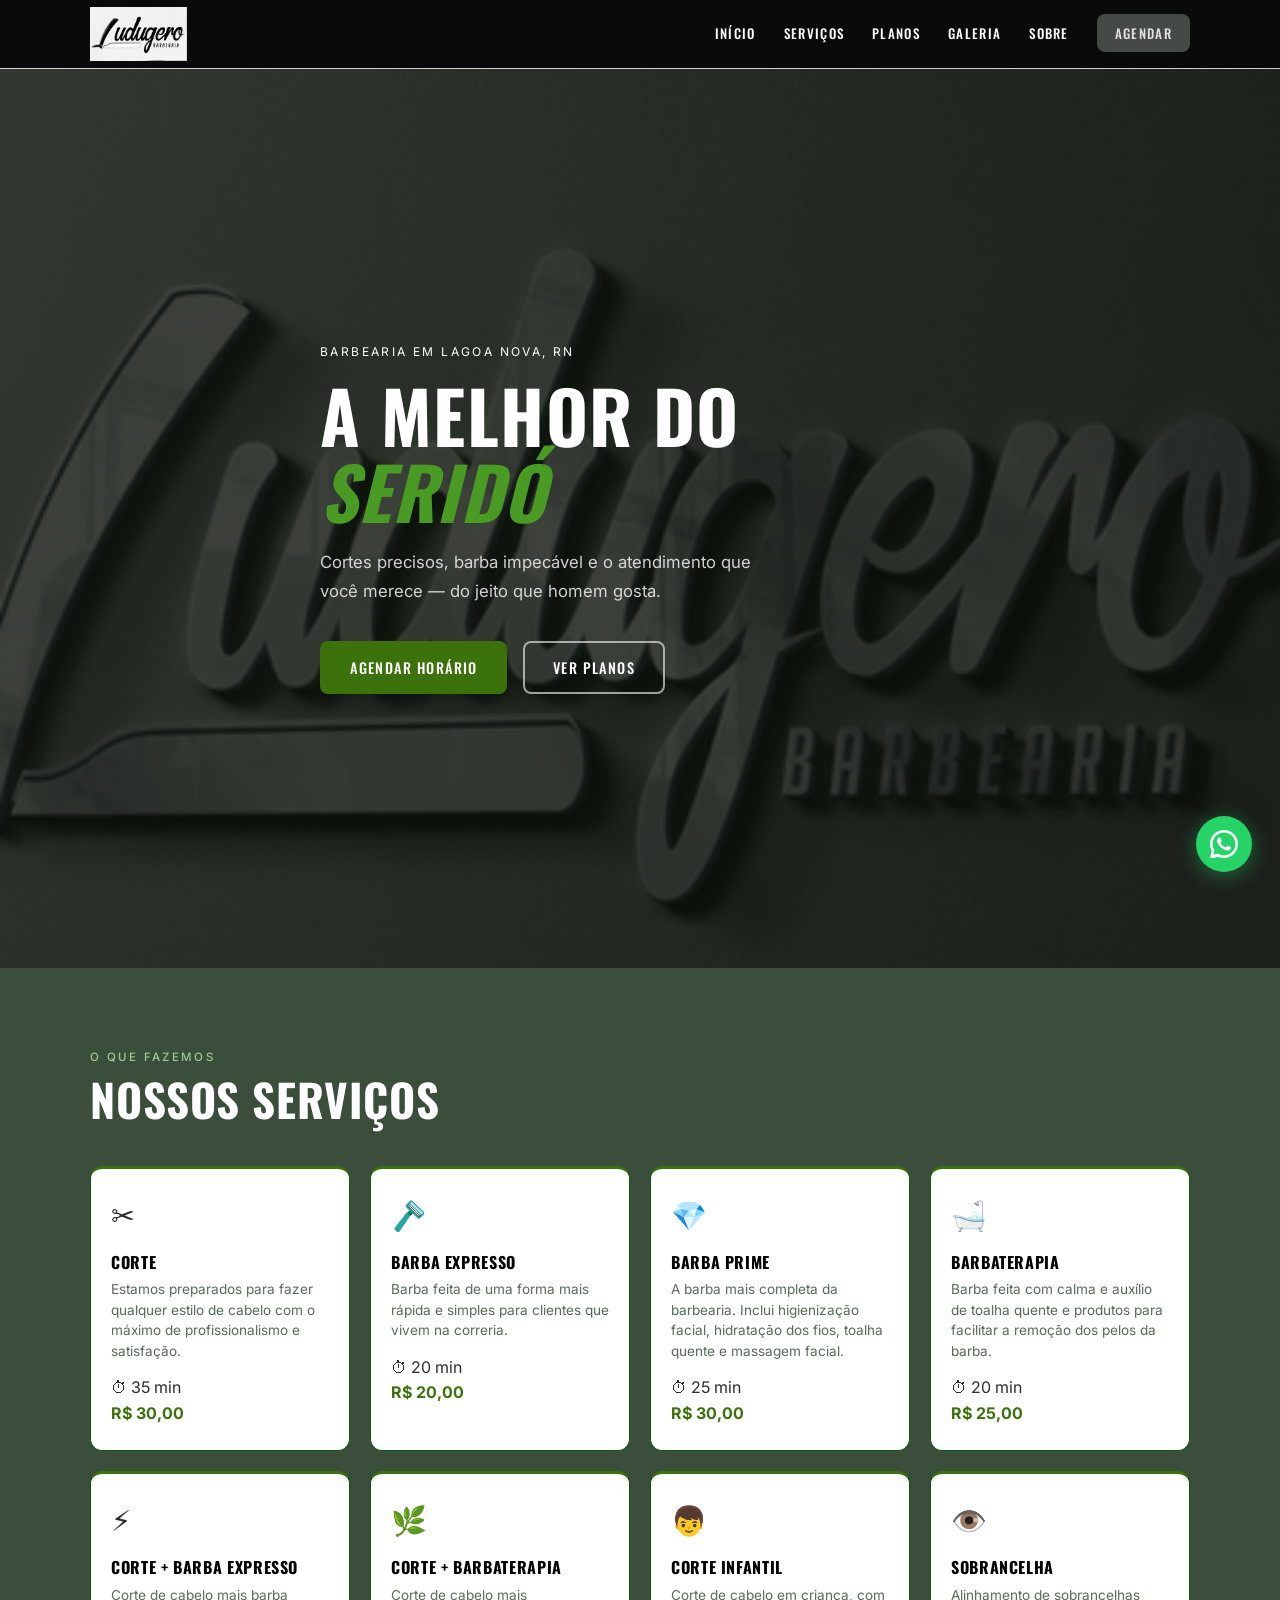
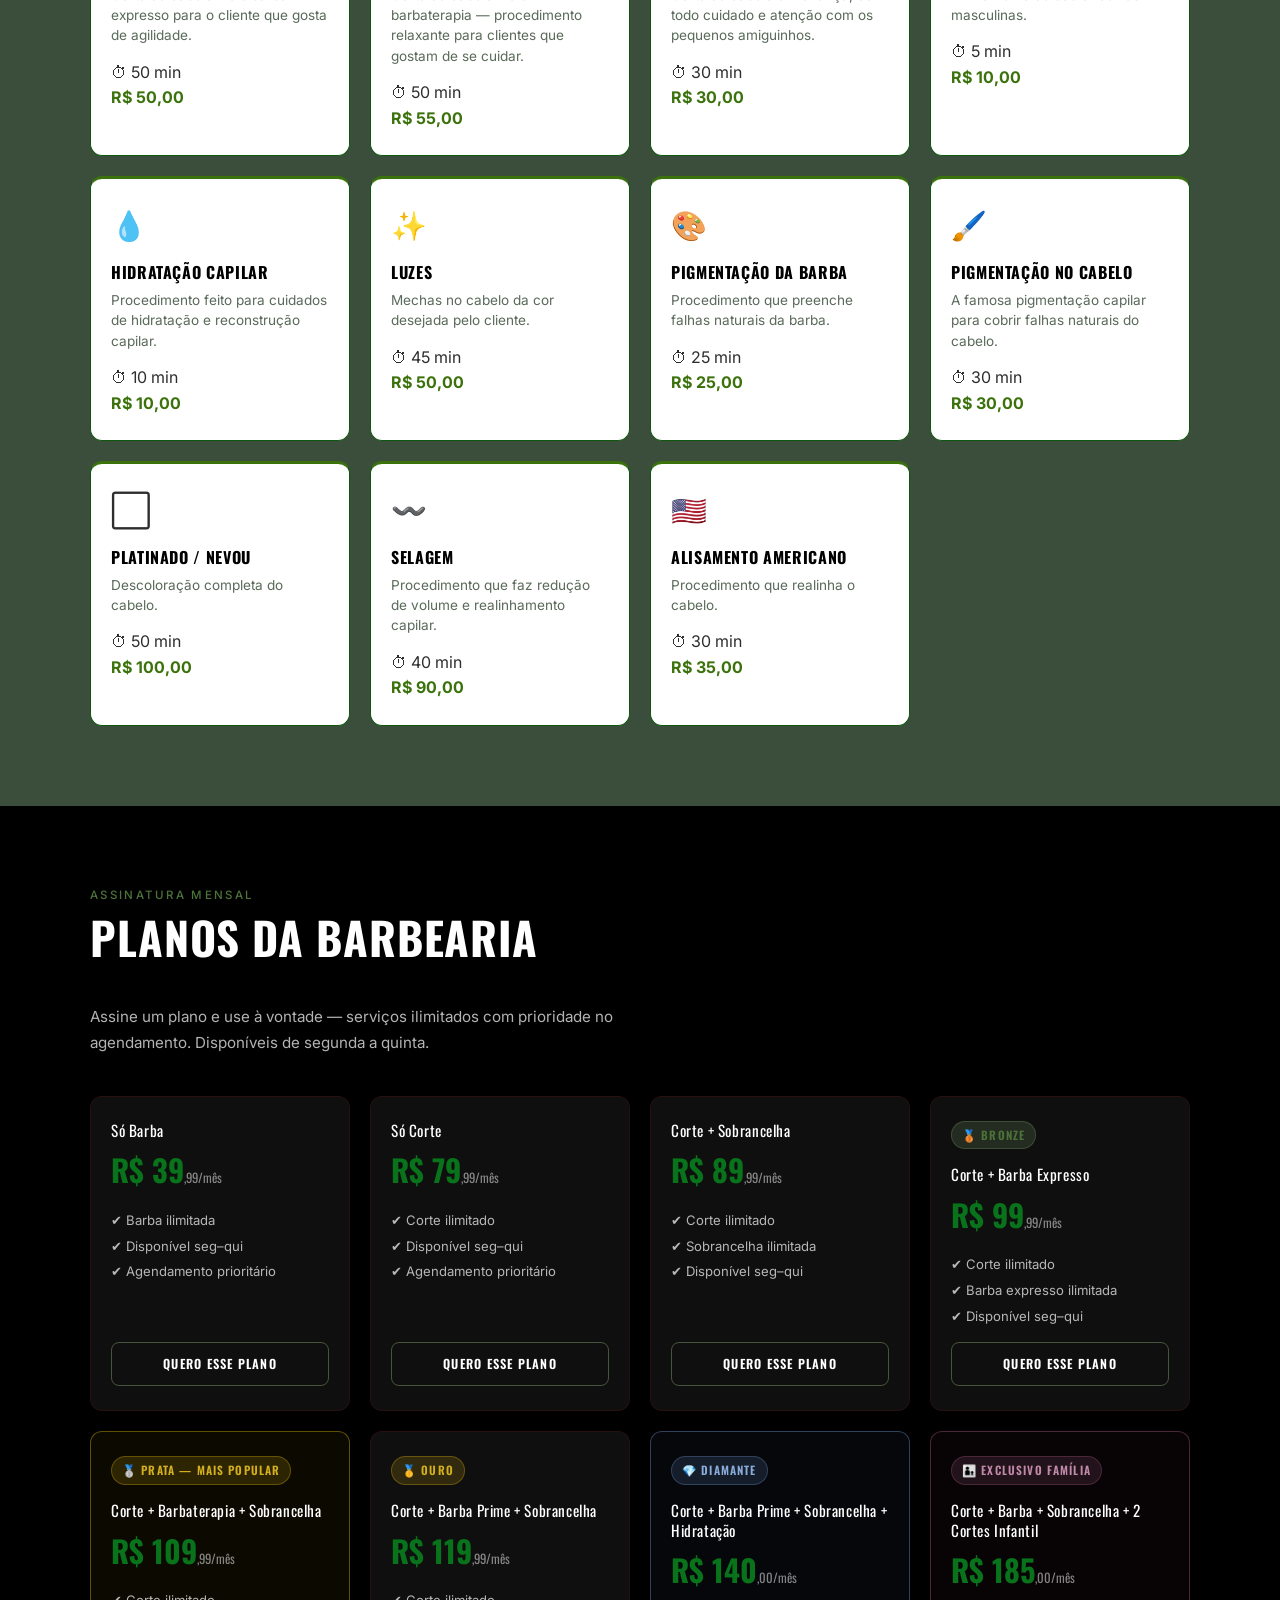
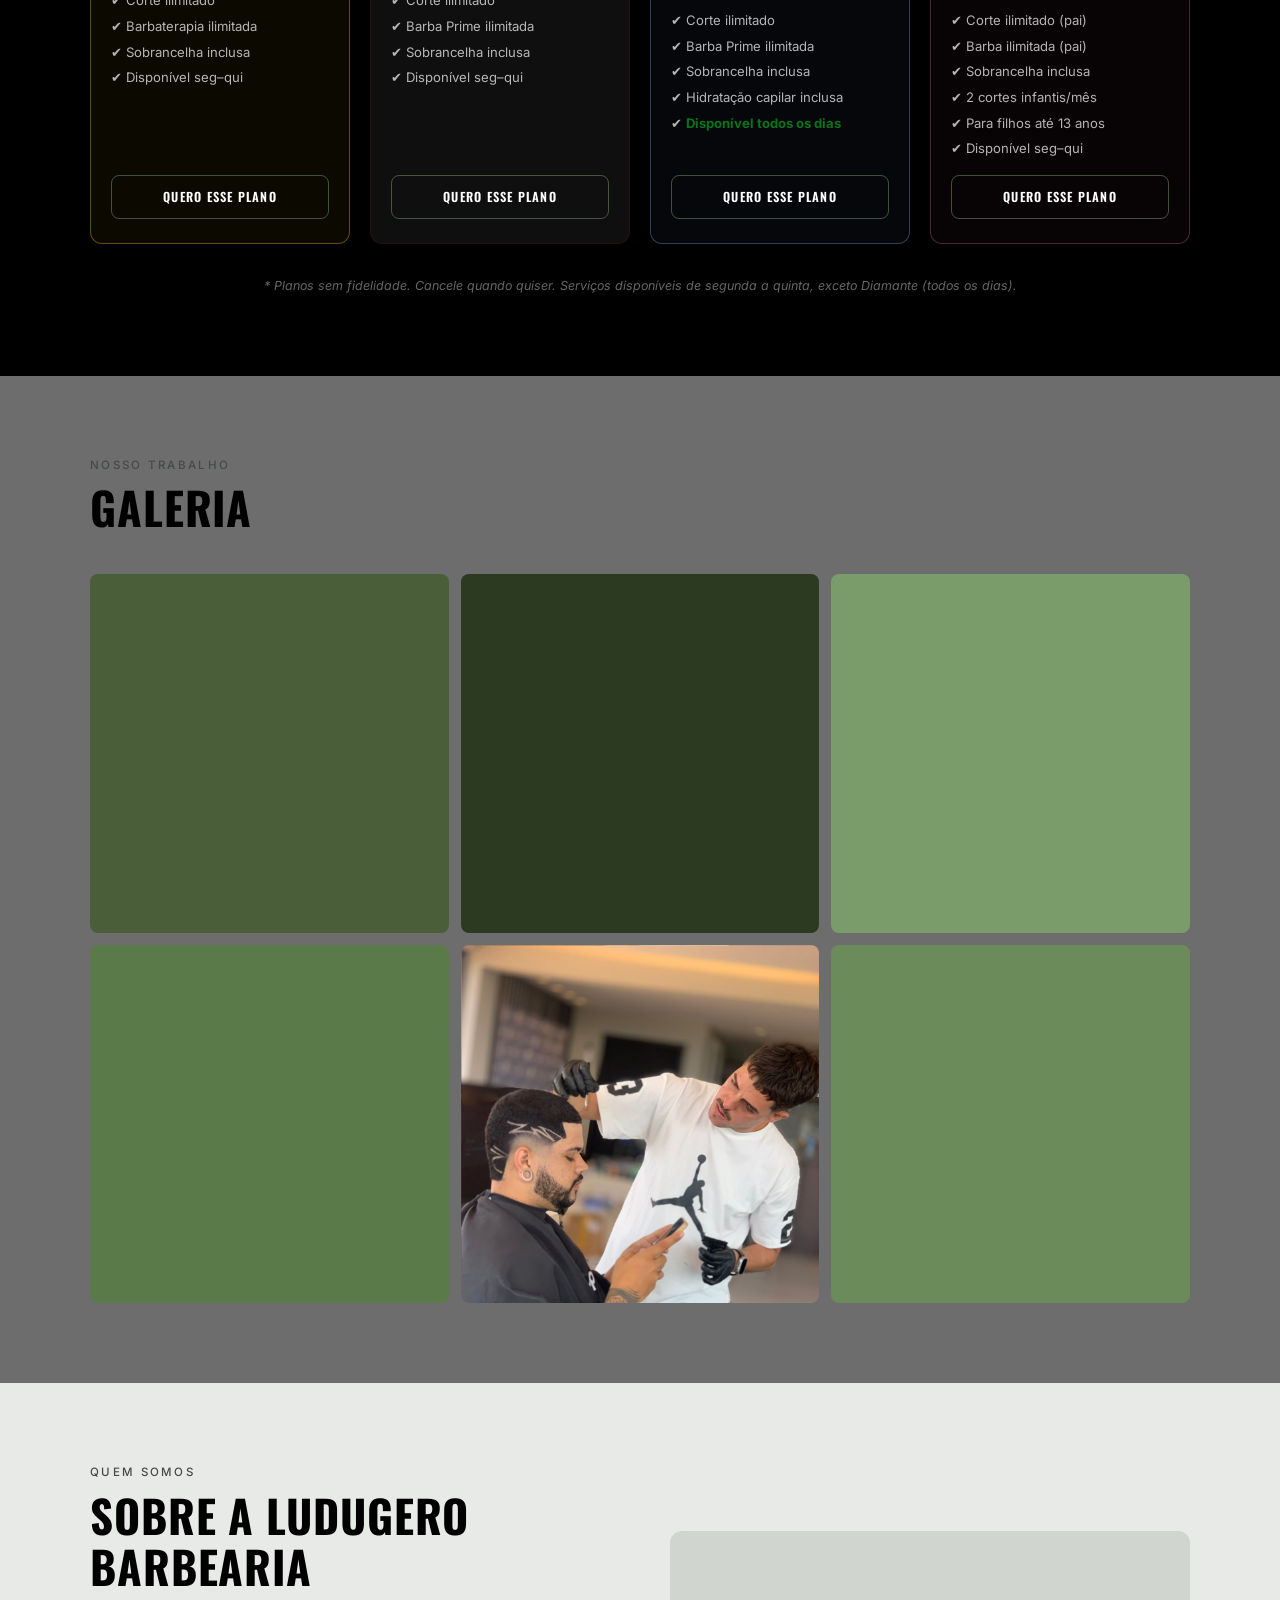
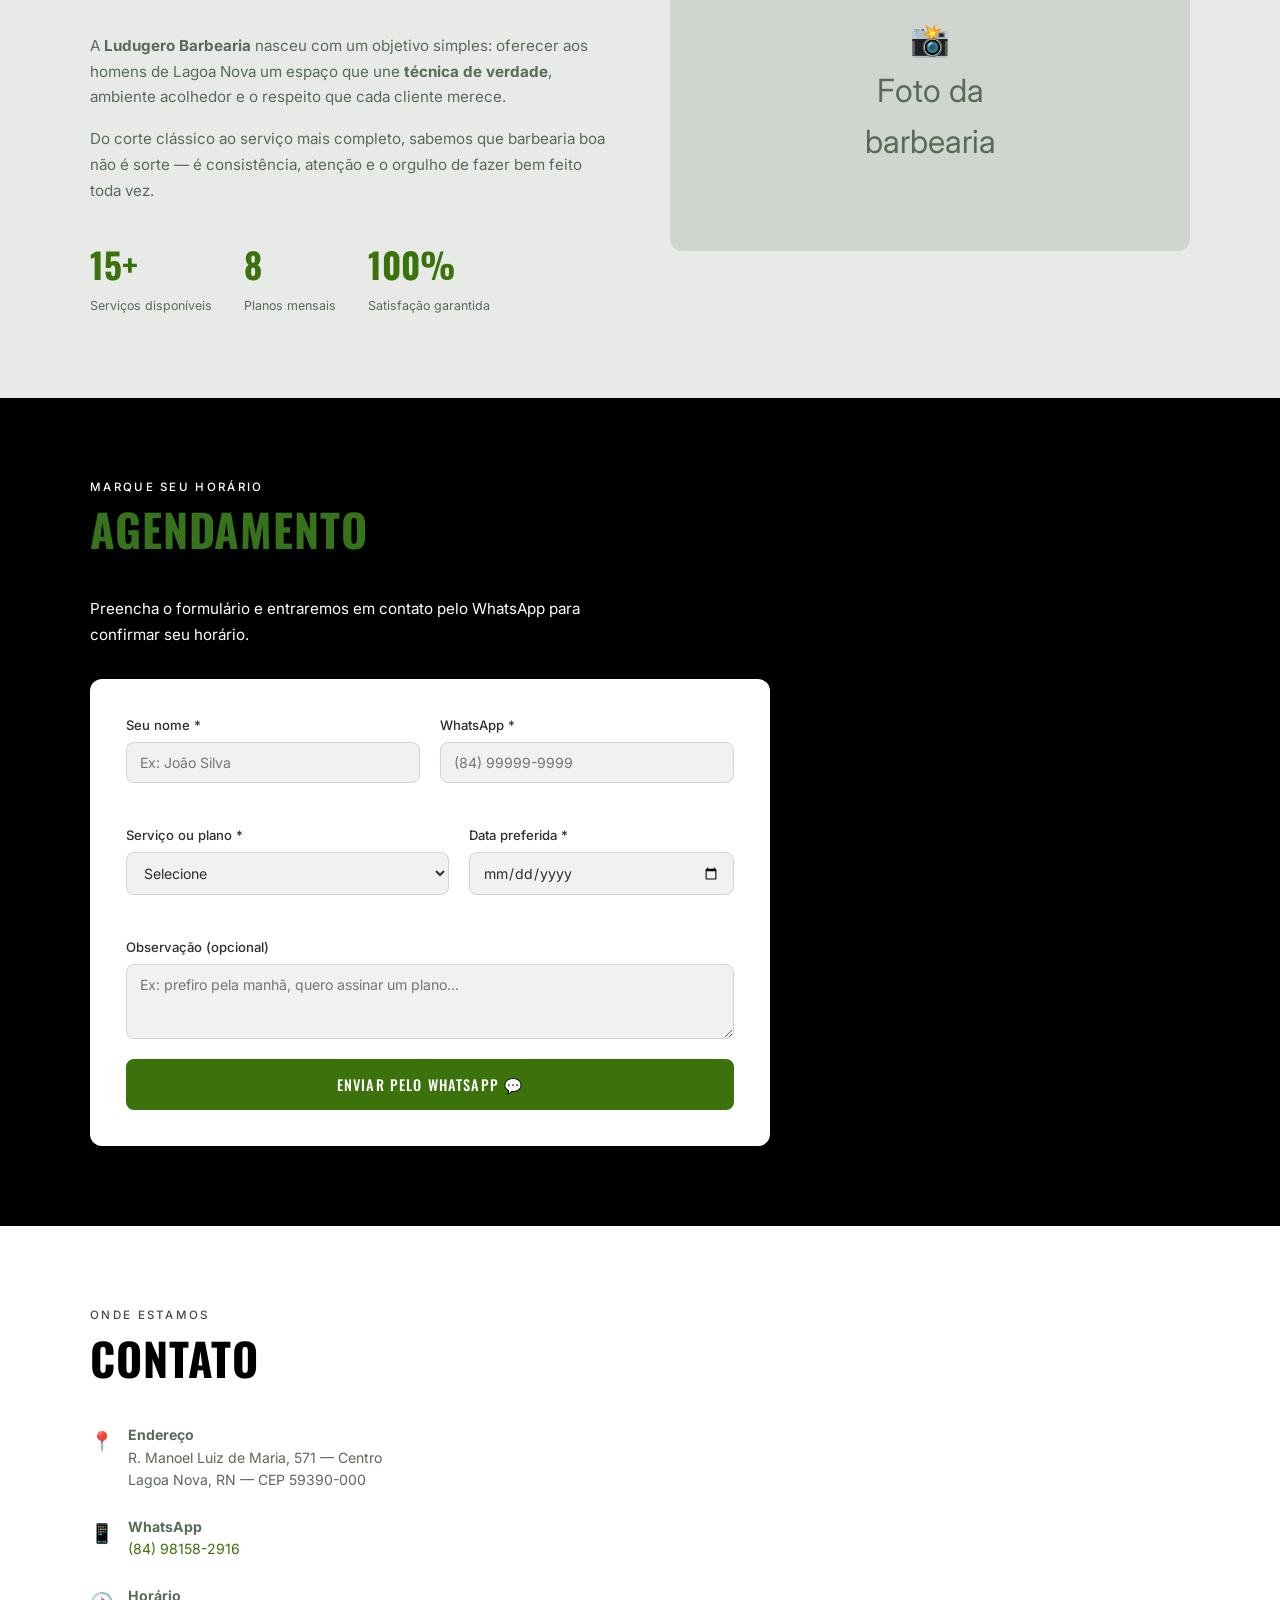
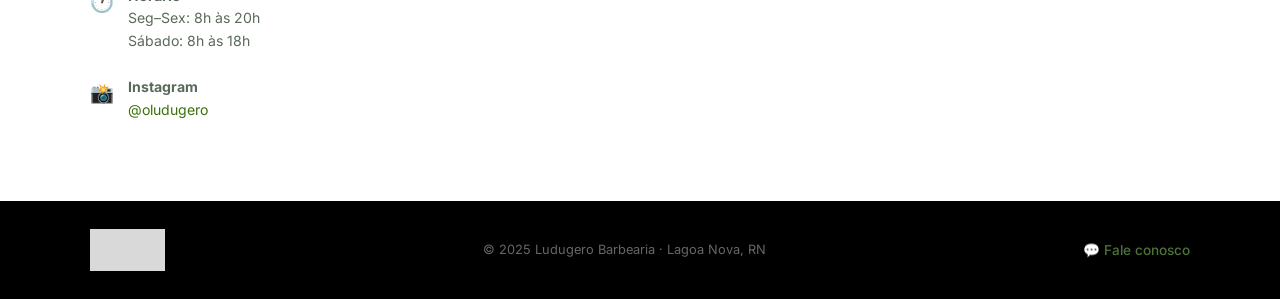
==== commit f2aad58e: "Co-authored-by: CARLOS EDUARDO <eduardocarlospereira570-creator@users.noreply.github.com>" ====
--- a/barbearia/index.html
+++ b/barbearia/index.html
@@ -14,7 +14,7 @@
   <!-- ========== HEADER / NAV ========== -->
   <header class="header" id="header">
     <nav class="nav container">
-      <a href="#inicio" class="nav-logo">Ludugero <span>Barbearia</span></a>
+      <a href="#inicio" class="nav-logo"><img src="img/logo.png" alt="Ludugero Barbearia" class="nav-logo-img" /></a>
       <ul class="nav-menu" id="nav-menu">
         <li><a href="#inicio"      class="nav-link">Início</a></li>
         <li><a href="#servicos"    class="nav-link">Serviços</a></li>
@@ -34,7 +34,7 @@
     <div class="hero-overlay"></div>
     <div class="hero-content container">
       <p class="hero-eyebrow">Barbearia em Lagoa Nova, RN</p>
-      <h1 class="hero-title">Estilo é coisa <em>séria</em></h1>
+      <h1 class="hero-title">A melhor do  <em>seridó</em></h1>
       <p class="hero-desc">Cortes precisos, barba impecável e o atendimento que você merece — do jeito que homem gosta.</p>
       <div class="hero-buttons">
         <a href="#agendamento" class="btn btn-primary">Agendar horário</a>
@@ -326,7 +326,6 @@
         <div class="gallery-item" style="background-image: url('galeria/pigmentacao1.png'); background-size: cover; background-position: center;" data-label="Pigmentação"></div>
         <div class="gallery-item" style="background:#6b8c5a;" data-label="Corte Infantil"></div>
       </div>
-      <p class="gallery-note">📸 Substituir os placeholders pelas fotos reais da Ludugero Barbearia</p>
     </div>
   </section>
 
@@ -494,7 +493,7 @@
   <!-- ========== FOOTER ========== -->
   <footer class="footer">
     <div class="container footer-inner">
-      <p class="footer-logo">Ludugero <span>Barbearia</span></p>
+      <img src="img/logo.png" alt="Ludugero Barbearia" class="footer-logo-img" />
       <p class="footer-copy">© 2025 Ludugero Barbearia · Lagoa Nova, RN</p>
       <a href="https://wa.me/5584981582916" target="_blank" class="footer-whatsapp">💬 Fale conosco</a>
     </div>
--- a/barbearia/style.css
+++ b/barbearia/style.css
@@ -85,26 +85,26 @@
   /* ══════════════════════════════
      NAVEGAÇÃO (header fixo no topo)
      ══════════════════════════════ */
-  --cor-nav-fundo:       rgba(240, 242, 240, 0.96); /* fundo semitransparente do header */
+  --cor-nav-fundo:       rgba(0, 0, 0, 0.96); /* fundo semitransparente do header */
   --cor-nav-borda:       #d0d5d0;                   /* linha embaixo do header */
   --cor-nav-logo:        rgb(0, 0, 0);              /* cor do texto "Barber" no logo */
   --cor-nav-logo-span:   rgb(59, 114, 11);          /* cor do "Shop" no logo */
-  --cor-nav-link:        #5a6a5a;                   /* links do menu (Início, Serviços...) */
+  --cor-nav-link:        #ffffff;                   /* links do menu (Início, Serviços...) */
   --cor-nav-link-hover:  rgb(59, 114, 11);          /* links ao passar o mouse */
-  --cor-nav-cta-fundo:   rgb(59, 114, 11);          /* fundo do botão "Agendar" */
-  --cor-nav-cta-texto:   #ffffff;                   /* texto do botão "Agendar" */
+  --cor-nav-cta-fundo:   rgb(70, 74, 71);          /* fundo do botão "Agendar" */
+  --cor-nav-cta-texto:   #e0e0e0;                  /* texto do botão "Agendar" */
   --cor-nav-hamburguer:  rgb(0, 0, 0);              /* cor das linhas do menu mobile */
 
   /* ══════════════════════════════
      HERO (primeira tela / banner)
      ══════════════════════════════ */
-  --cor-hero-fundo-1:   #1a2412;                   /* início do degradê (canto superior esquerdo) */
-  --cor-hero-fundo-2:   #2d3a22;                   /* meio do degradê */
-  --cor-hero-fundo-3:   #4a5e3a;                   /* fim do degradê (canto inferior direito) */
+  --cor-hero-fundo-1:   #6a6a6a;                   /* início do degradê (canto superior esquerdo) */
+  --cor-hero-fundo-2:   #000000;                   /* meio do degradê */
+  --cor-hero-fundo-3:   #5c5555;                   /* fim do degradê (canto inferior direito) */
   --cor-hero-overlay:   rgba(20, 28, 14, 0.5);     /* escurecimento sobre o fundo */
-  --cor-hero-eyebrow:   #4c7439;                   /* texto pequeno "Barbearia em Currais Novos" */
+  --cor-hero-eyebrow:   #fefffe;                   /* texto pequeno "Barbearia em Currais Novos" */
   --cor-hero-titulo:    #ffffff;                   /* título principal "Estilo é coisa séria" */
-  --cor-hero-titulo-em: #4c7439;                   /* palavra em itálico no título */
+  --cor-hero-titulo-em: #4a9b24;                   /* palavra em itálico no título */
   --cor-hero-desc:      rgba(255, 255, 255, 0.8);  /* subtítulo/descrição */
 
   /* ══════════════════════════════
@@ -112,7 +112,7 @@
      ══════════════════════════════ */
   --cor-servicos-fundo:  #3b4e3b;    /* fundo da seção inteira de serviços */
   --cor-card-fundo:      #ffffff;    /* fundo de cada card */
-  --cor-card-borda:      #d0d5d0;    /* borda dos cards */
+  --cor-card-borda:      #0d580d;    /* borda dos cards */
   --cor-card-topo:       rgb(59, 114, 11); /* barra colorida no topo do card */
   --cor-card-titulo:     rgb(0, 0, 0);     /* título do serviço */
   --cor-card-desc:       #5a6a5a;          /* descrição do serviço */
@@ -124,20 +124,20 @@
      ══════════════════════════════ */
   --cor-planos-fundo:   rgb(0, 0, 0);          /* fundo da seção de planos */
   --cor-plano-card:     rgba(255,255,255,0.06); /* fundo de cada card de plano */
-  --cor-plano-borda:    rgba(255,255,255,0.12); /* borda dos cards de plano */
+  --cor-plano-borda:    rgba(212, 24, 24, 0.12); /* borda dos cards de plano */
   --cor-plano-nome:     #ffffff;               /* nome do plano */
-  --cor-plano-preco:    #4c7439;               /* preço do plano */
+  --cor-plano-preco:    #09731b;               /* preço do plano */
   --cor-plano-item:     rgba(255,255,255,0.7); /* itens da lista */
   --cor-plano-badge:    #4c7439;               /* cor dos badges padrão */
   --cor-plano-btn-borda: rgba(122,156,106,0.5);/* borda do botão de plano */
-  --cor-plano-btn-texto: #4c7439;              /* texto do botão de plano */
-  --cor-plano-obs:      rgba(255,255,255,0.4); /* texto de observação no rodapé dos planos */
+  --cor-plano-btn-texto: #ffffff;              /* texto do botão de plano */
+  --cor-plano-obs:      rgba(255, 255, 255, 0.4); /* texto de observação no rodapé dos planos */
 
   /* ══════════════════════════════
      GALERIA
      ══════════════════════════════ */
-  --cor-galeria-fundo:  #e8eae8;    /* fundo da seção galeria */
-  --cor-galeria-note:   #5a6a5a;    /* texto de aviso "substituir placeholders" */
+  --cor-galeria-fundo:  #6d6d6d;    /* fundo da seção galeria */
+  --cor-galeria-note:   #ffffff;    /* texto de aviso "substituir placeholders" */
   --cor-galeria-hover:  rgba(20,28,14,0.65); /* overlay escuro ao passar o mouse nas fotos */
 
   /* ══════════════════════════════
@@ -153,10 +153,10 @@
   /* ══════════════════════════════
      AGENDAMENTO (formulário)
      ══════════════════════════════ */
-  --cor-form-fundo:     rgb(59, 114, 11); /* fundo da seção de agendamento */
-  --cor-form-eyebrow:   #4c7439;          /* texto "Marque seu horário" */
-  --cor-form-titulo:    #ffffff;          /* título "Agendamento" */
-  --cor-form-desc:      rgba(255,255,255,0.75); /* descrição do formulário */
+  --cor-form-fundo:     rgb(0, 0, 0); /* fundo da seção de agendamento */
+  --cor-form-eyebrow:   #ffffff;          /* texto "Marque seu horário" */
+  --cor-form-titulo:    #37731b;          /* título "Agendamento" */
+  --cor-form-desc:      rgb(255, 255, 255); /* descrição do formulário */
   --cor-form-card:      #ffffff;          /* fundo branco do formulário */
   --cor-form-input:     #f0f2f0;          /* fundo dos campos de input */
   --cor-form-label:     #2e2e2e;          /* cor dos labels */
@@ -366,13 +366,13 @@
   min-height: 100vh;
   display: flex;
   align-items: center;
-  /* degradê de fundo — 3 cores independentes */
-  background: linear-gradient(
-    135deg,
-    var(--cor-hero-fundo-1) 0%,    /* cor mais escura (início) */
-    var(--cor-hero-fundo-2) 50%,   /* cor do meio */
-    var(--cor-hero-fundo-3) 100%   /* cor mais clara (fim) */
-  );
+
+  background: url('img/logo-hero.png') no-repeat center;
+  background-size: cover; /* ou cover, explico abaixo */
+
+  margin-top: 68px;
+
+  
   margin-top: 68px;
 }
 /* Camada escura sobre o fundo */
@@ -414,6 +414,13 @@
   line-height: 1.7;
 }
 .hero-buttons { display: flex; gap: 16px; flex-wrap: wrap; }
+
+.hero::before {
+  content: "";
+  position: absolute; 
+  inset: 0;
+  background: rgba(0, 0, 0, 0.6);
+}
 
 
 /* ─────────────────────────────────────────
@@ -894,4 +901,61 @@
 @media (max-width: 480px) {
   .gallery-grid  { grid-template-columns: 1fr 1fr; }
   .services-grid { grid-template-columns: 1fr; }
+}
+
+
+/* ─────────────────────────────────────────
+   16. LOGO DA BARBEARIA
+   logo-hero.png → hero (logo metálica grande)
+   logo.png      → header e footer (logo preta menor)
+───────────────────────────────────────── */
+
+/* ── HEADER: logo preta no fundo claro ── */
+.nav-logo {
+  display: flex;
+  align-items: center;
+  text-decoration: none;
+  padding: 4px 0;
+}
+.nav-logo-img {
+  height: 54px;              /* altura no menu — aumente ou diminua aqui */
+  width: auto;
+  object-fit: contain;
+  image-rendering: -webkit-optimize-contrast; /* mais nítida em telas normais */
+  filter: drop-shadow(0 1px 2px rgba(0,0,0,0.15)); /* leve sombra para destacar */
+}
+
+/* ── HERO: logo metálica grande centralizada ── */
+.hero-logo {
+  width: min(420px, 85%);    /* largura máxima — responsivo automaticamente */
+  height: auto;
+  object-fit: contain;
+  margin-bottom: 28px;
+  display: block;
+  /* Remove fundo cinza da screenshot, mantendo só a logo */
+  border-radius: 16px;
+  overflow: hidden;
+  /* Sombra suave para destacar sobre o fundo verde */
+  filter: drop-shadow(0 4px 24px rgba(0,0,0,0.5));
+}
+
+/* ── FOOTER: logo preta sobre fundo escuro — inverte para branco ── */
+.footer-logo-img {
+  height: 42px;              /* altura no footer — ajuste aqui */
+  width: auto;
+  object-fit: contain;
+  /* Inverte a logo preta para branca no fundo escuro */
+  filter: brightness(0) invert(1);
+  opacity: 0.85;
+}
+
+/* ── RESPONSIVO ── */
+@media (max-width: 768px) {
+  .nav-logo-img    { height: 44px; }
+  .hero-logo       { width: min(300px, 90%); margin-bottom: 20px; }
+  .footer-logo-img { height: 34px; }
+}
+@media (max-width: 480px) {
+  .nav-logo-img    { height: 38px; }
+  .hero-logo       { width: min(240px, 88%); }
 }
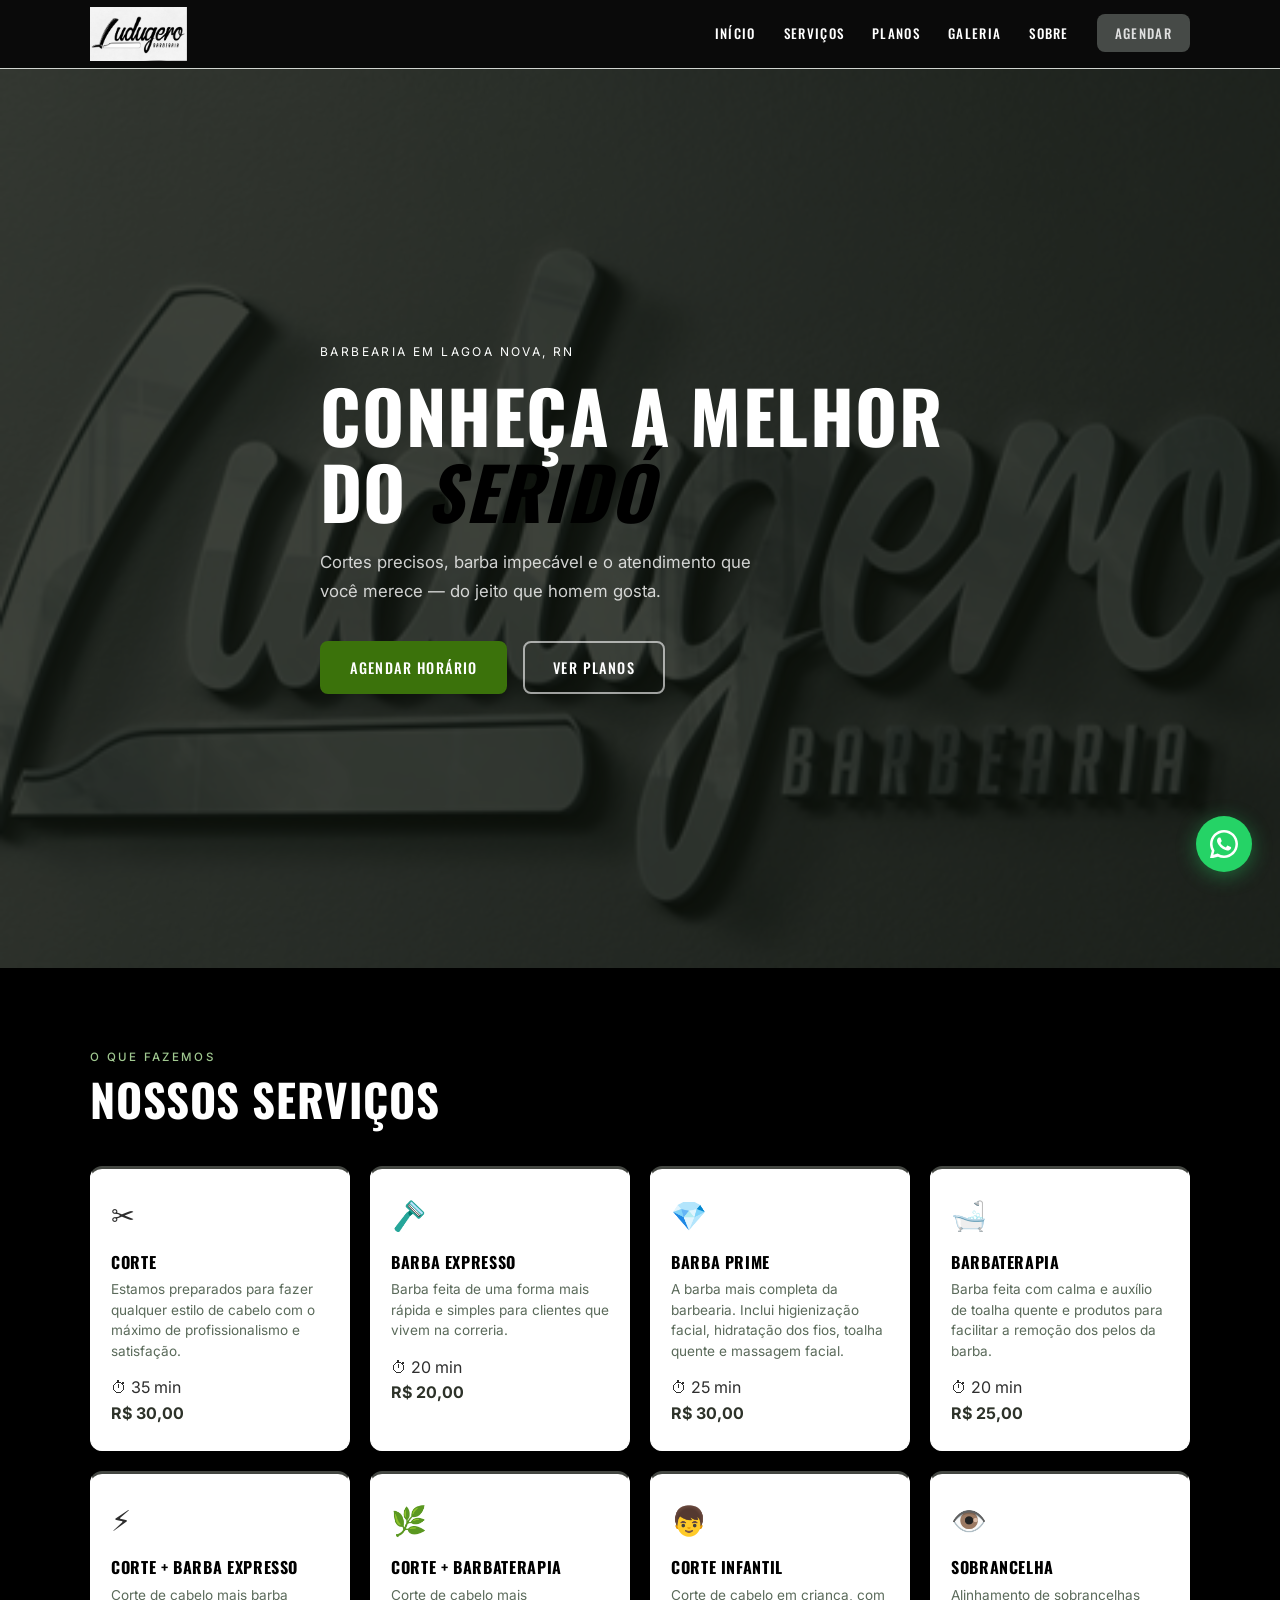
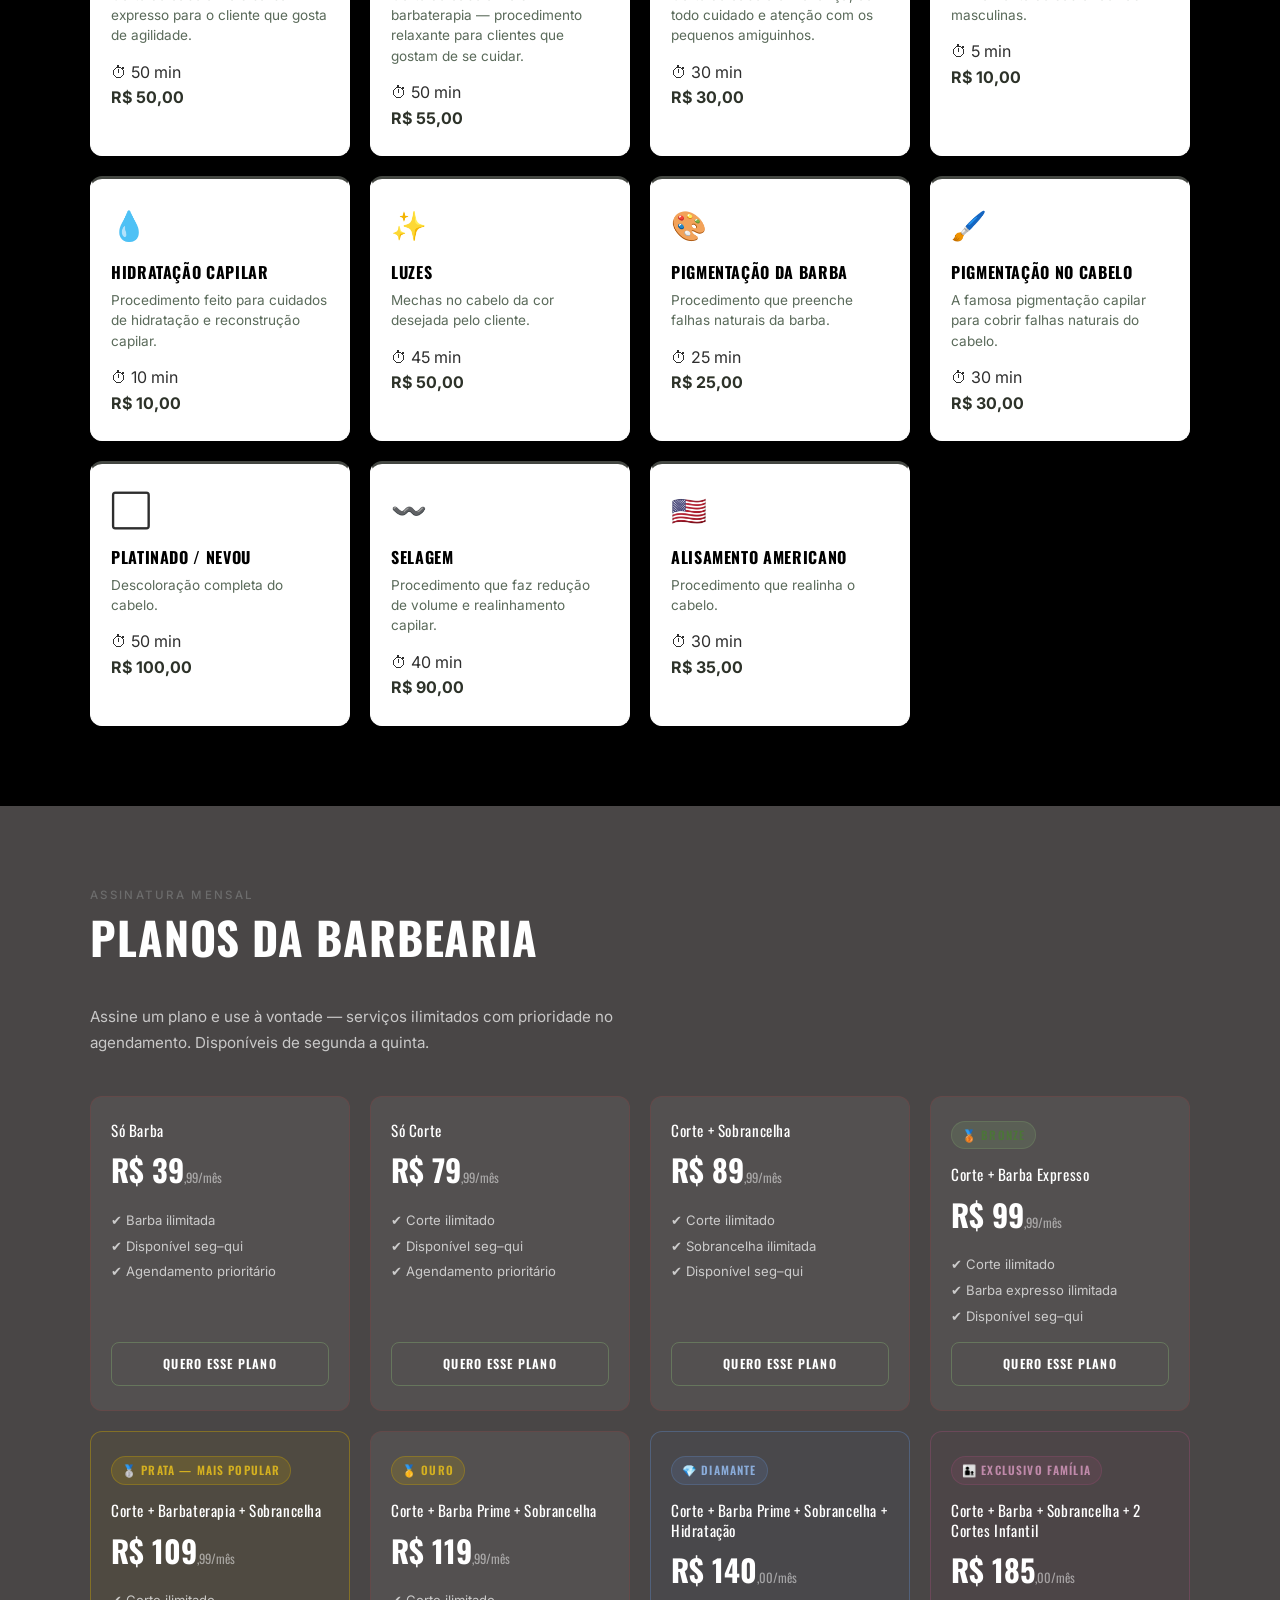
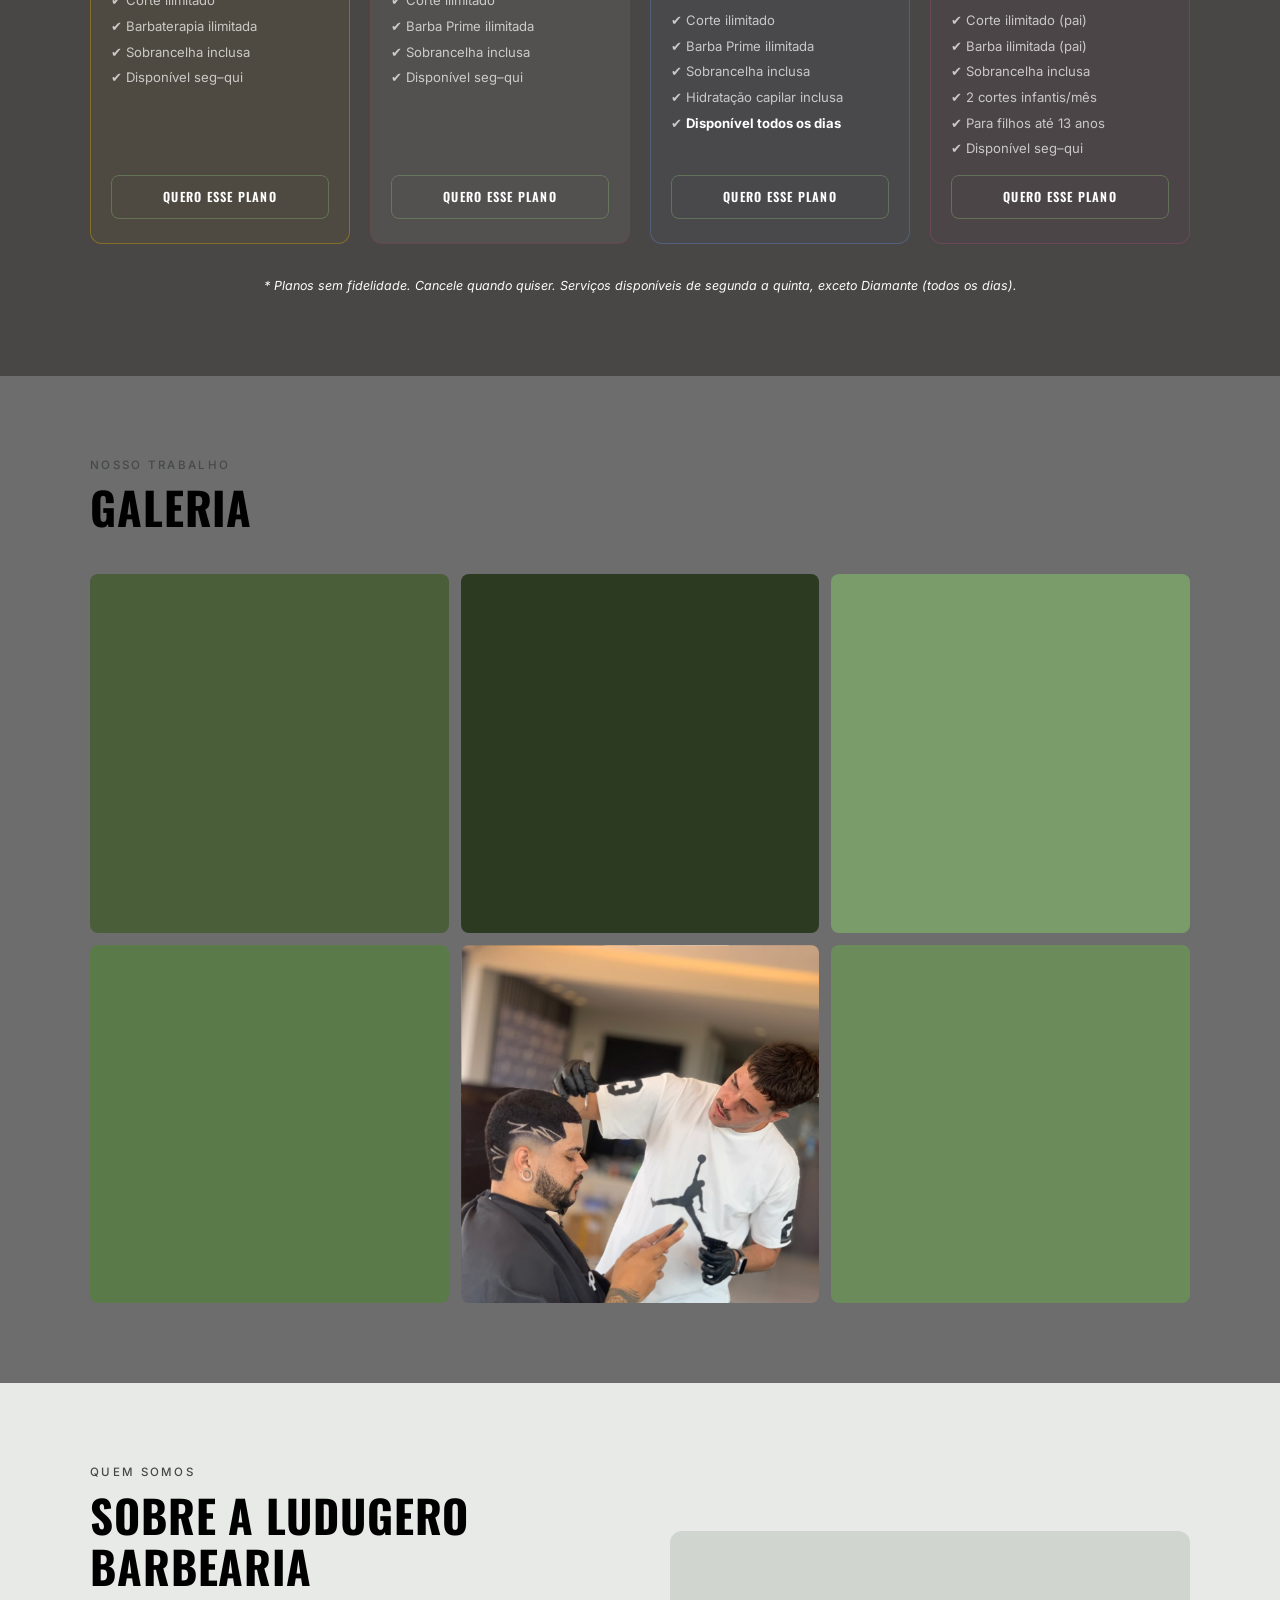
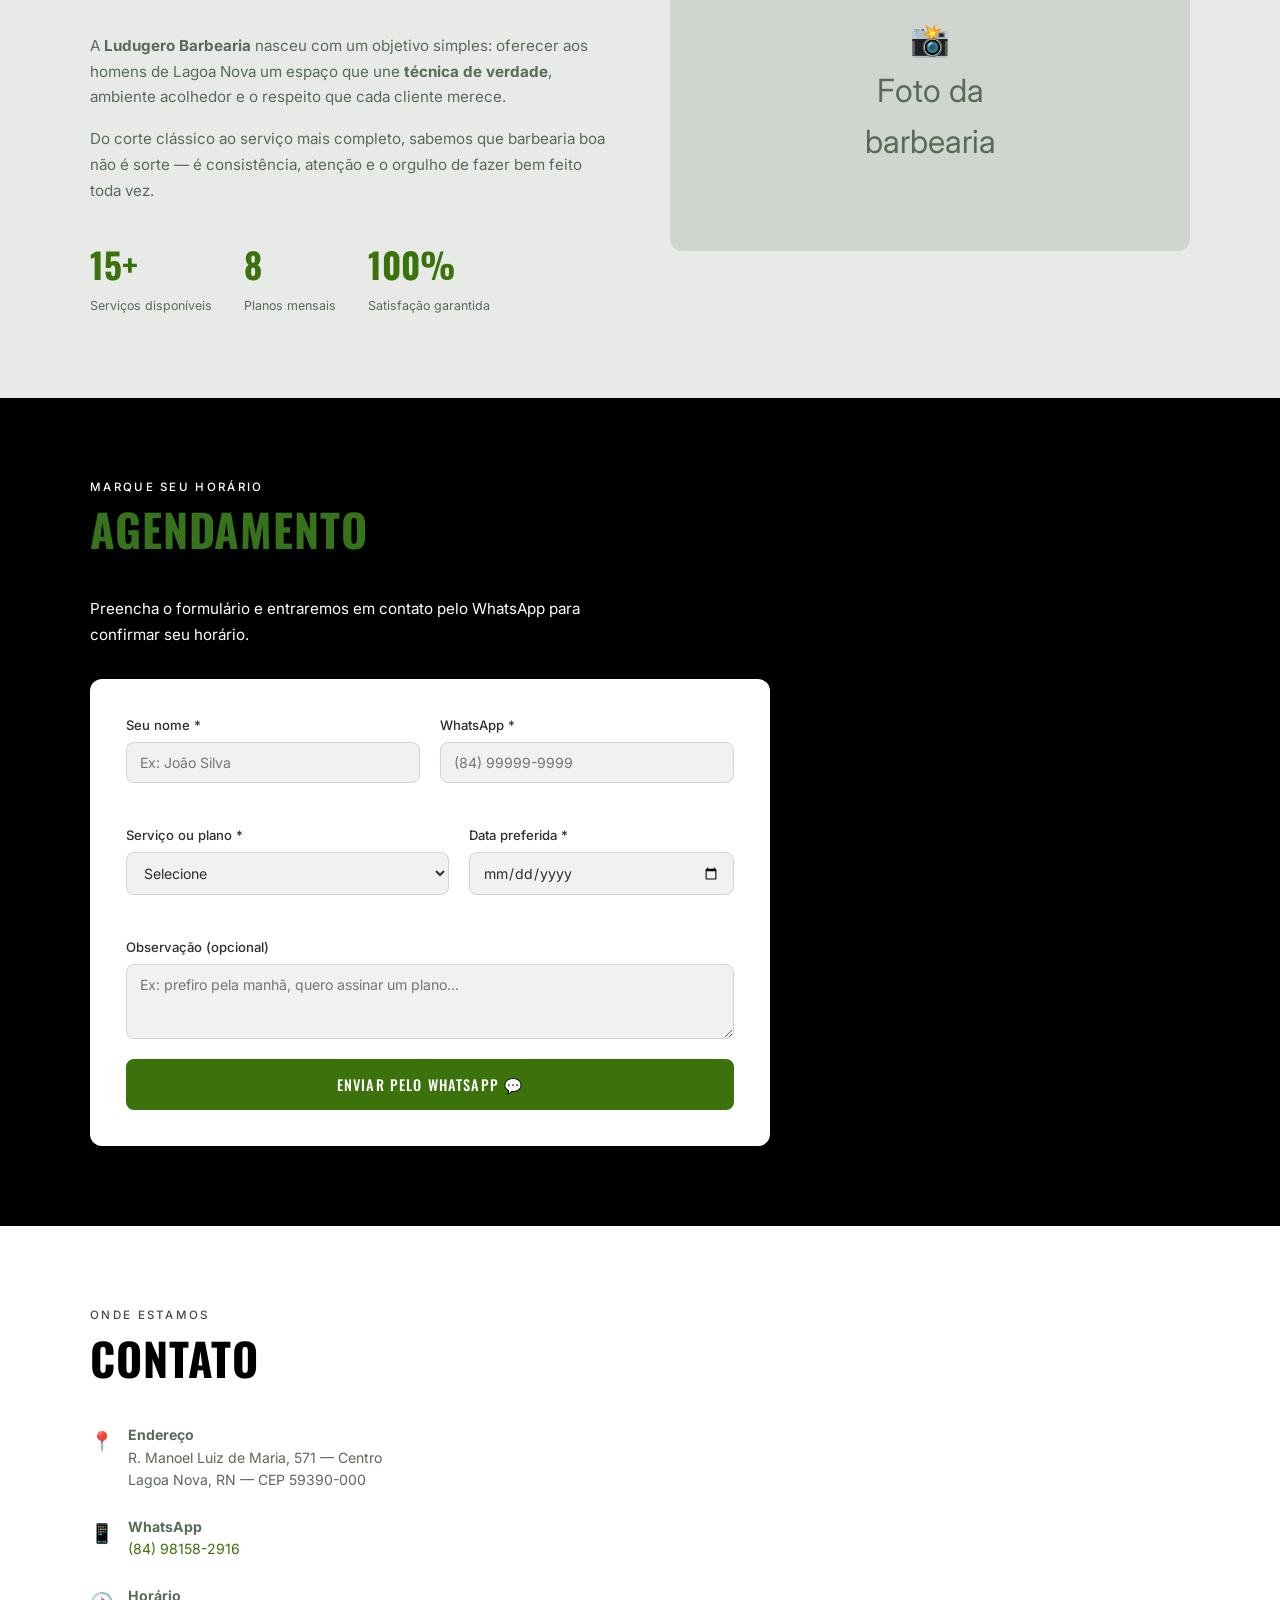
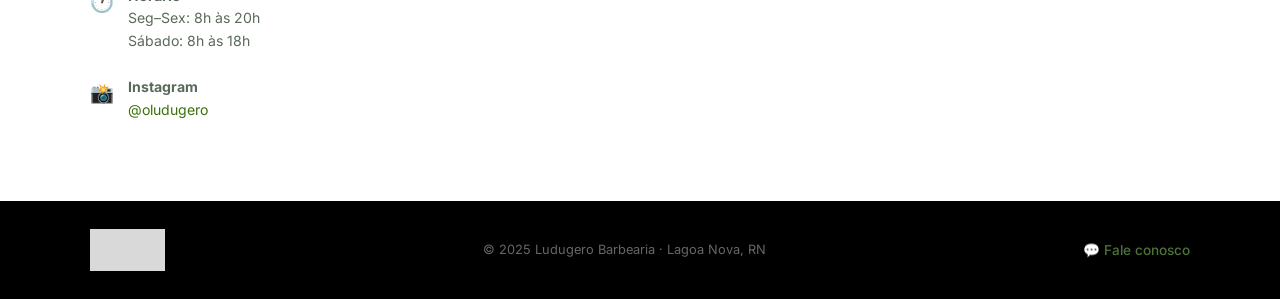
==== commit dfba6bc9: "gfffhf" ====
--- a/barbearia/index.html
+++ b/barbearia/index.html
@@ -34,7 +34,7 @@
     <div class="hero-overlay"></div>
     <div class="hero-content container">
       <p class="hero-eyebrow">Barbearia em Lagoa Nova, RN</p>
-      <h1 class="hero-title">A melhor do  <em>seridó</em></h1>
+      <h1 class="hero-title">conheça a melhor do  <em>seridó</em></h1>
       <p class="hero-desc">Cortes precisos, barba impecável e o atendimento que você merece — do jeito que homem gosta.</p>
       <div class="hero-buttons">
         <a href="#agendamento" class="btn btn-primary">Agendar horário</a>
--- a/barbearia/style.css
+++ b/barbearia/style.css
@@ -104,34 +104,34 @@
   --cor-hero-overlay:   rgba(20, 28, 14, 0.5);     /* escurecimento sobre o fundo */
   --cor-hero-eyebrow:   #fefffe;                   /* texto pequeno "Barbearia em Currais Novos" */
   --cor-hero-titulo:    #ffffff;                   /* título principal "Estilo é coisa séria" */
-  --cor-hero-titulo-em: #4a9b24;                   /* palavra em itálico no título */
+  --cor-hero-titulo-em: #000000;                   /* palavra em itálico no título */
   --cor-hero-desc:      rgba(255, 255, 255, 0.8);  /* subtítulo/descrição */
 
   /* ══════════════════════════════
      SERVIÇOS
      ══════════════════════════════ */
-  --cor-servicos-fundo:  #3b4e3b;    /* fundo da seção inteira de serviços */
+  --cor-servicos-fundo:  #000000;    /* fundo da seção inteira de serviços */
   --cor-card-fundo:      #ffffff;    /* fundo de cada card */
-  --cor-card-borda:      #0d580d;    /* borda dos cards */
-  --cor-card-topo:       rgb(59, 114, 11); /* barra colorida no topo do card */
+  --cor-card-borda:      #ffffff;    /* borda dos cards */
+  --cor-card-topo:       rgb(68, 71, 66); /* barra colorida no topo do card */
   --cor-card-titulo:     rgb(0, 0, 0);     /* título do serviço */
   --cor-card-desc:       #5a6a5a;          /* descrição do serviço */
   --cor-card-preco:      #5a6a5a;          /* texto "A partir de" */
-  --cor-card-preco-val:  rgb(59, 114, 11); /* valor em destaque "R$ XX" */
+  --cor-card-preco-val:  rgb(45, 50, 41); /* valor em destaque "R$ XX" */
 
   /* ══════════════════════════════
      PLANOS
      ══════════════════════════════ */
-  --cor-planos-fundo:   rgb(0, 0, 0);          /* fundo da seção de planos */
+  --cor-planos-fundo:   rgb(73, 70, 70);          /* fundo da seção de planos */
   --cor-plano-card:     rgba(255,255,255,0.06); /* fundo de cada card de plano */
   --cor-plano-borda:    rgba(212, 24, 24, 0.12); /* borda dos cards de plano */
   --cor-plano-nome:     #ffffff;               /* nome do plano */
-  --cor-plano-preco:    #09731b;               /* preço do plano */
+  --cor-plano-preco:    #ffffff;               /* preço do plano */
   --cor-plano-item:     rgba(255,255,255,0.7); /* itens da lista */
   --cor-plano-badge:    #4c7439;               /* cor dos badges padrão */
   --cor-plano-btn-borda: rgba(122,156,106,0.5);/* borda do botão de plano */
   --cor-plano-btn-texto: #ffffff;              /* texto do botão de plano */
-  --cor-plano-obs:      rgba(255, 255, 255, 0.4); /* texto de observação no rodapé dos planos */
+  --cor-plano-obs:      rgb(255, 252, 252); /* texto de observação no rodapé dos planos */
 
   /* ══════════════════════════════
      GALERIA
@@ -232,7 +232,7 @@
   font-family: var(--fonte-corpo);
   color: var(--cor-nav-cta-fundo); /* verde padrão */
 }
-.section-eyebrow.light { color: #4c7439; } /* versão clara para fundos escuros */
+.section-eyebrow.light { color: #6c6c6c; } /* versão clara para fundos escuros */
 
 /* Títulos de seção */
 .section-title {
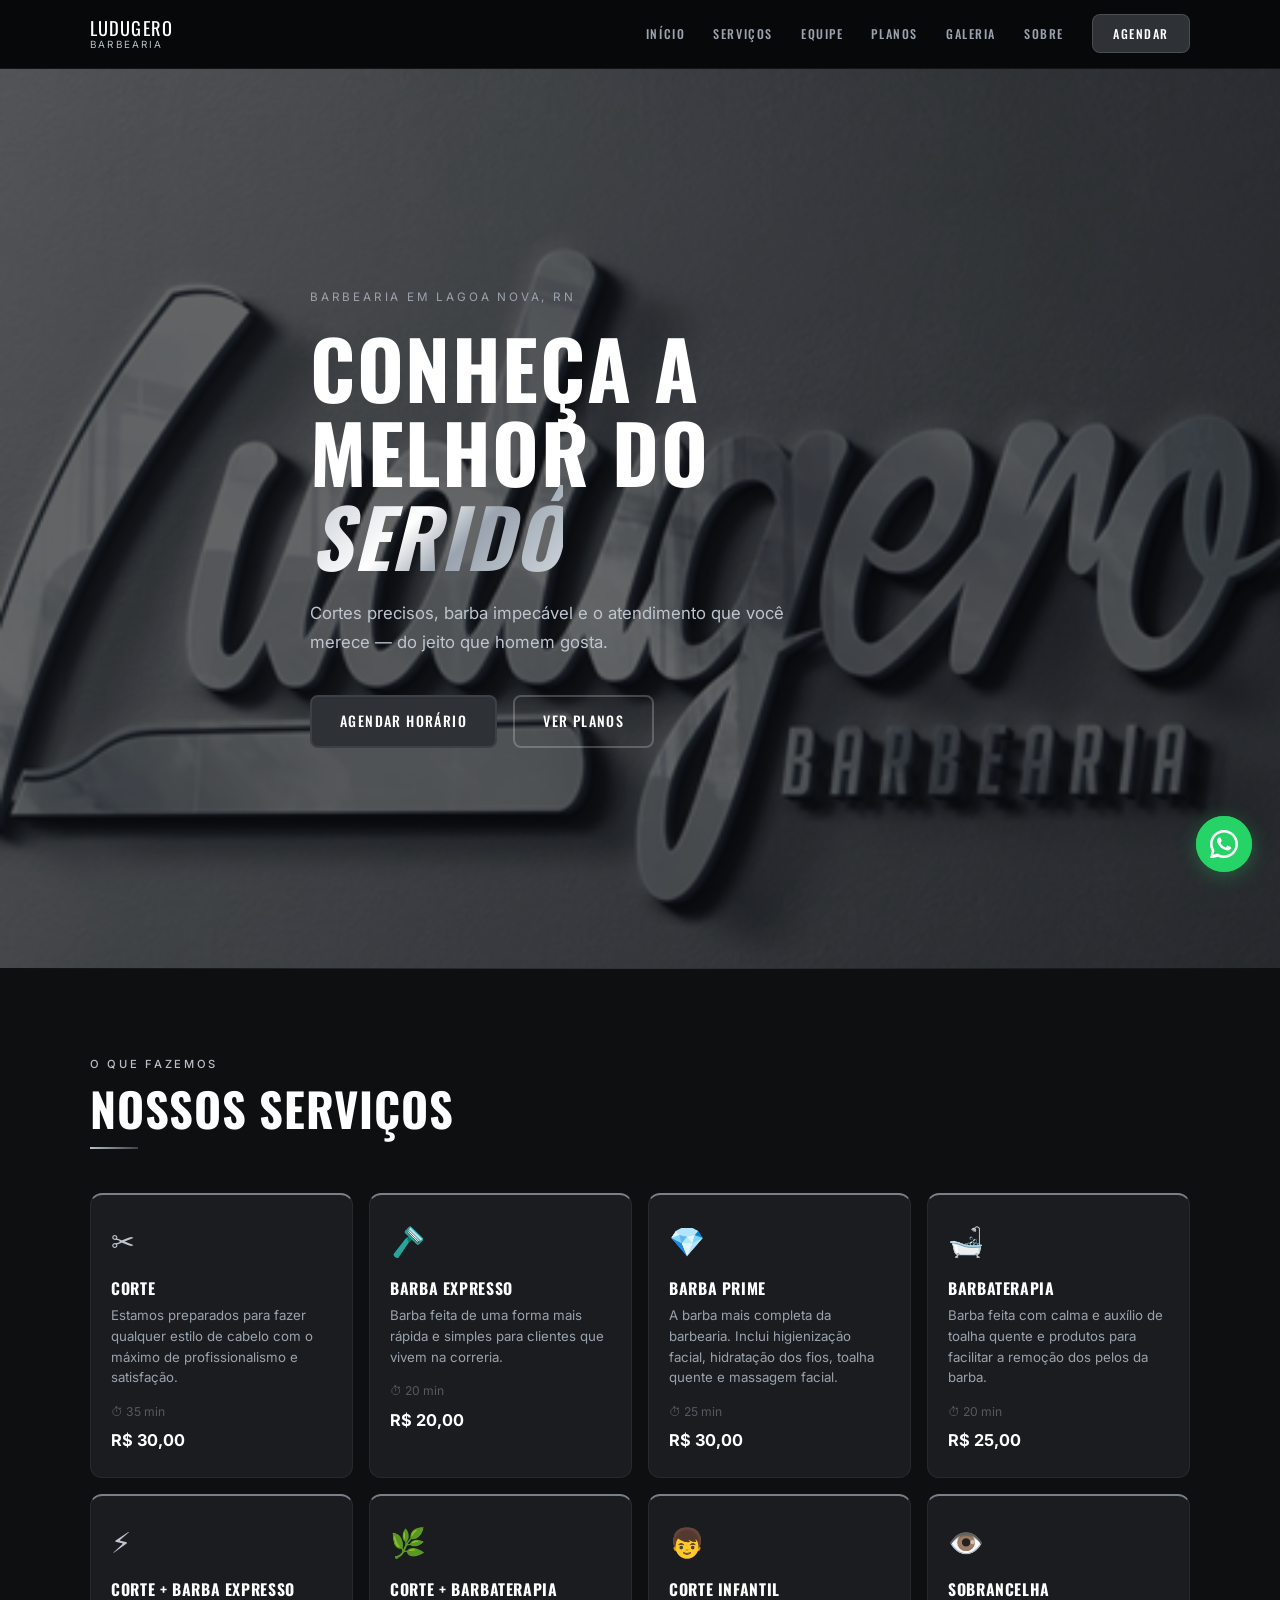
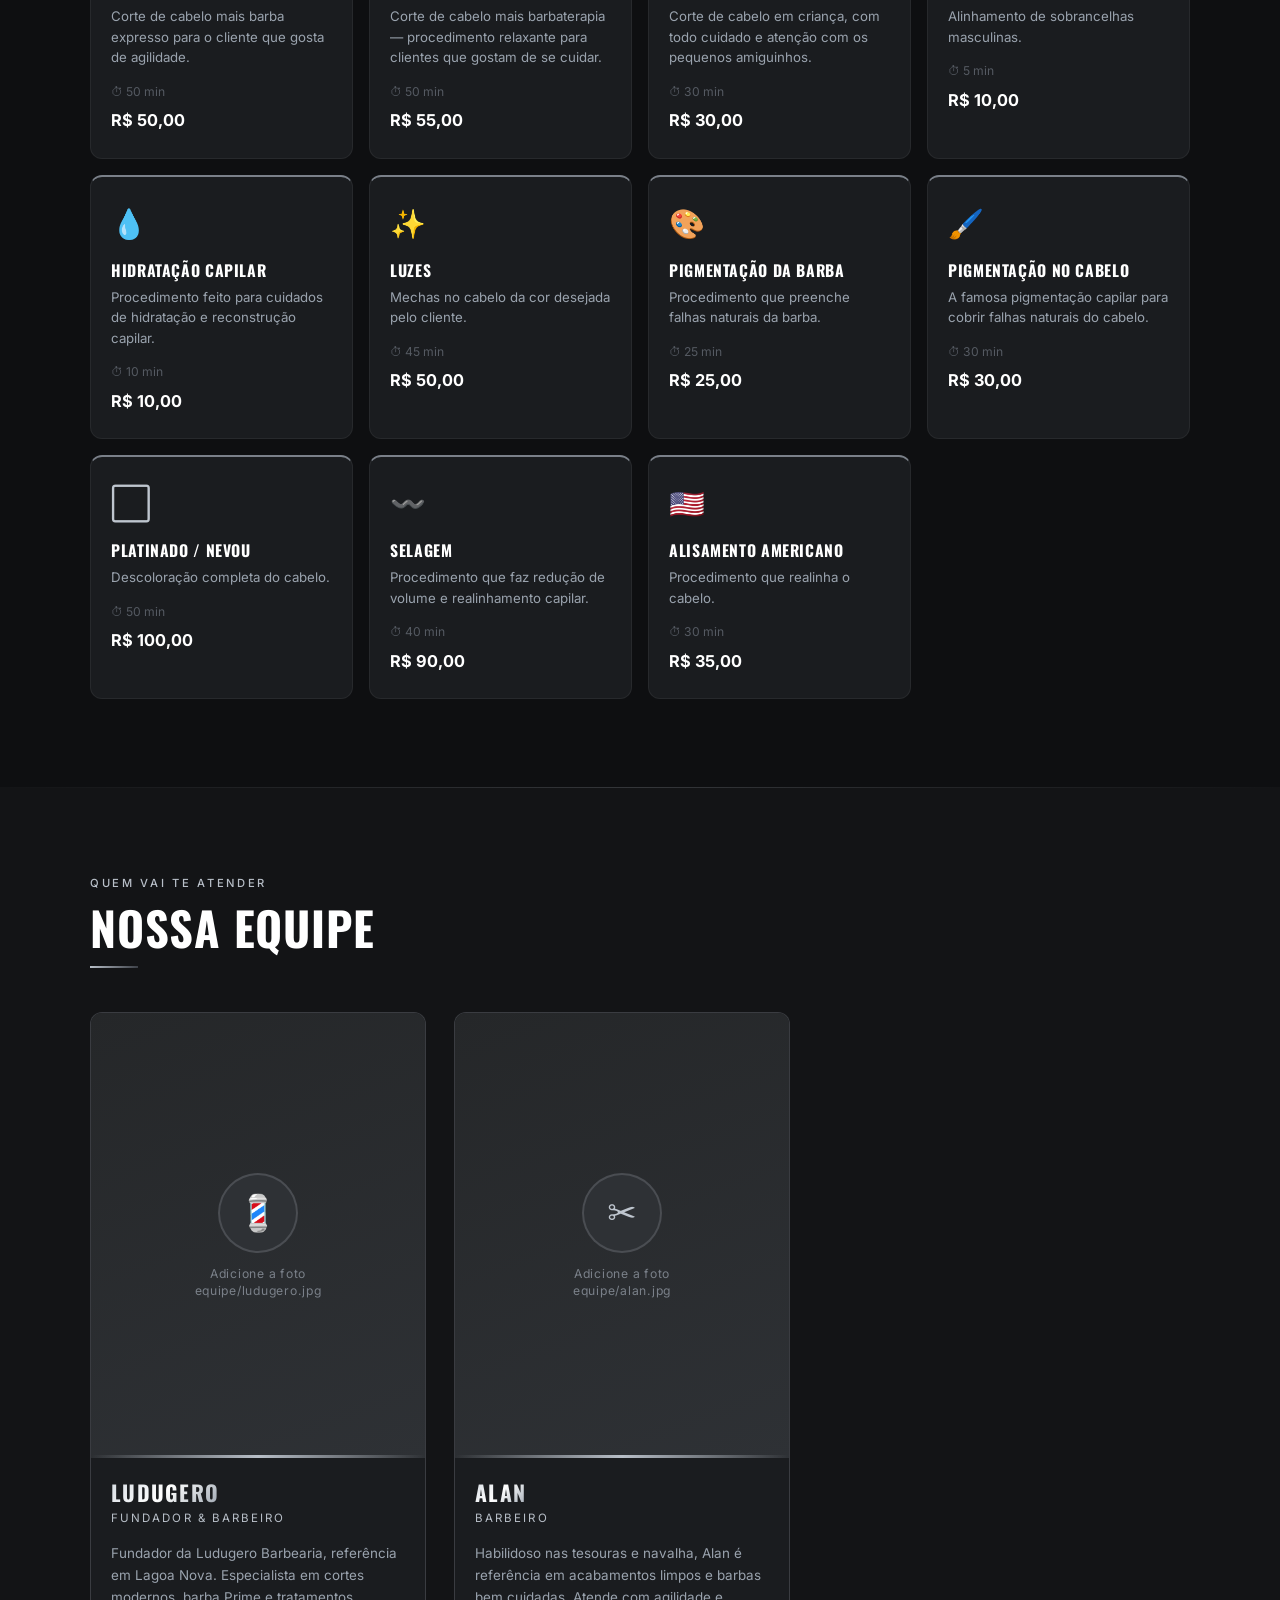
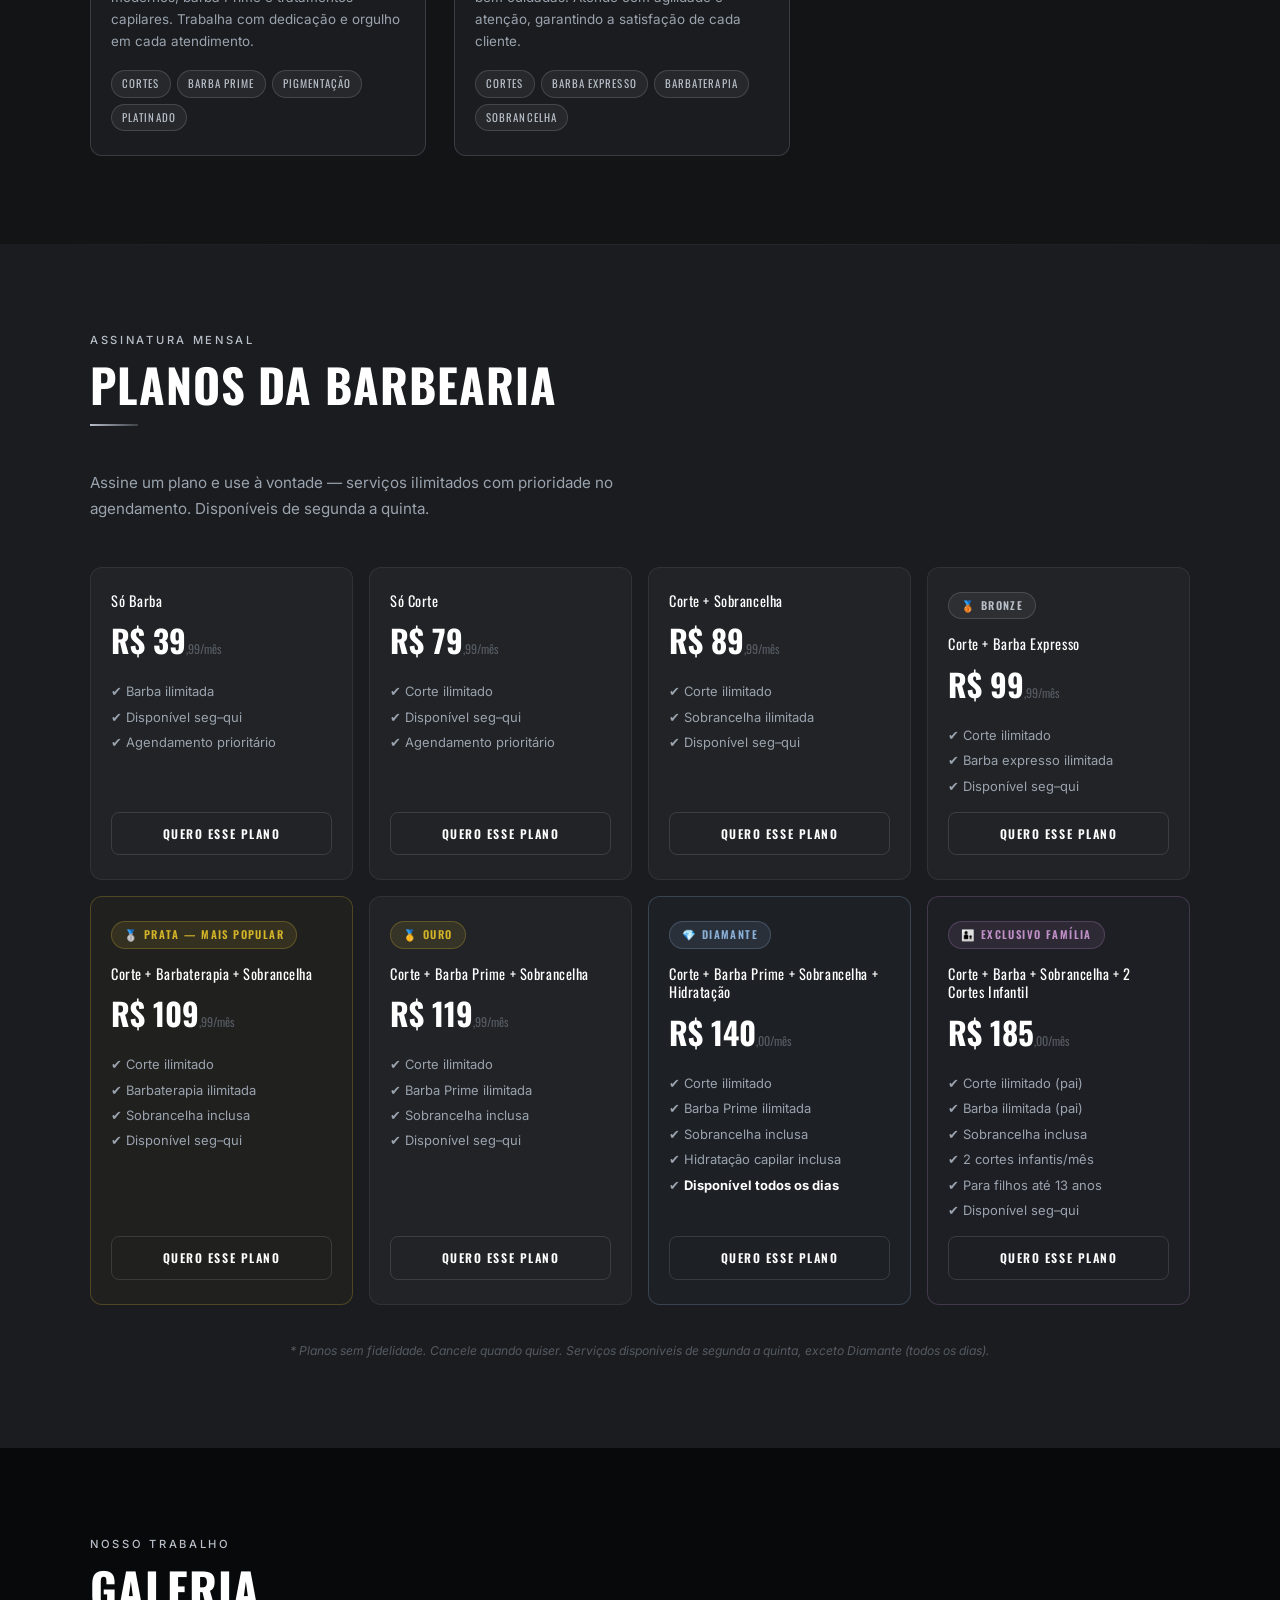
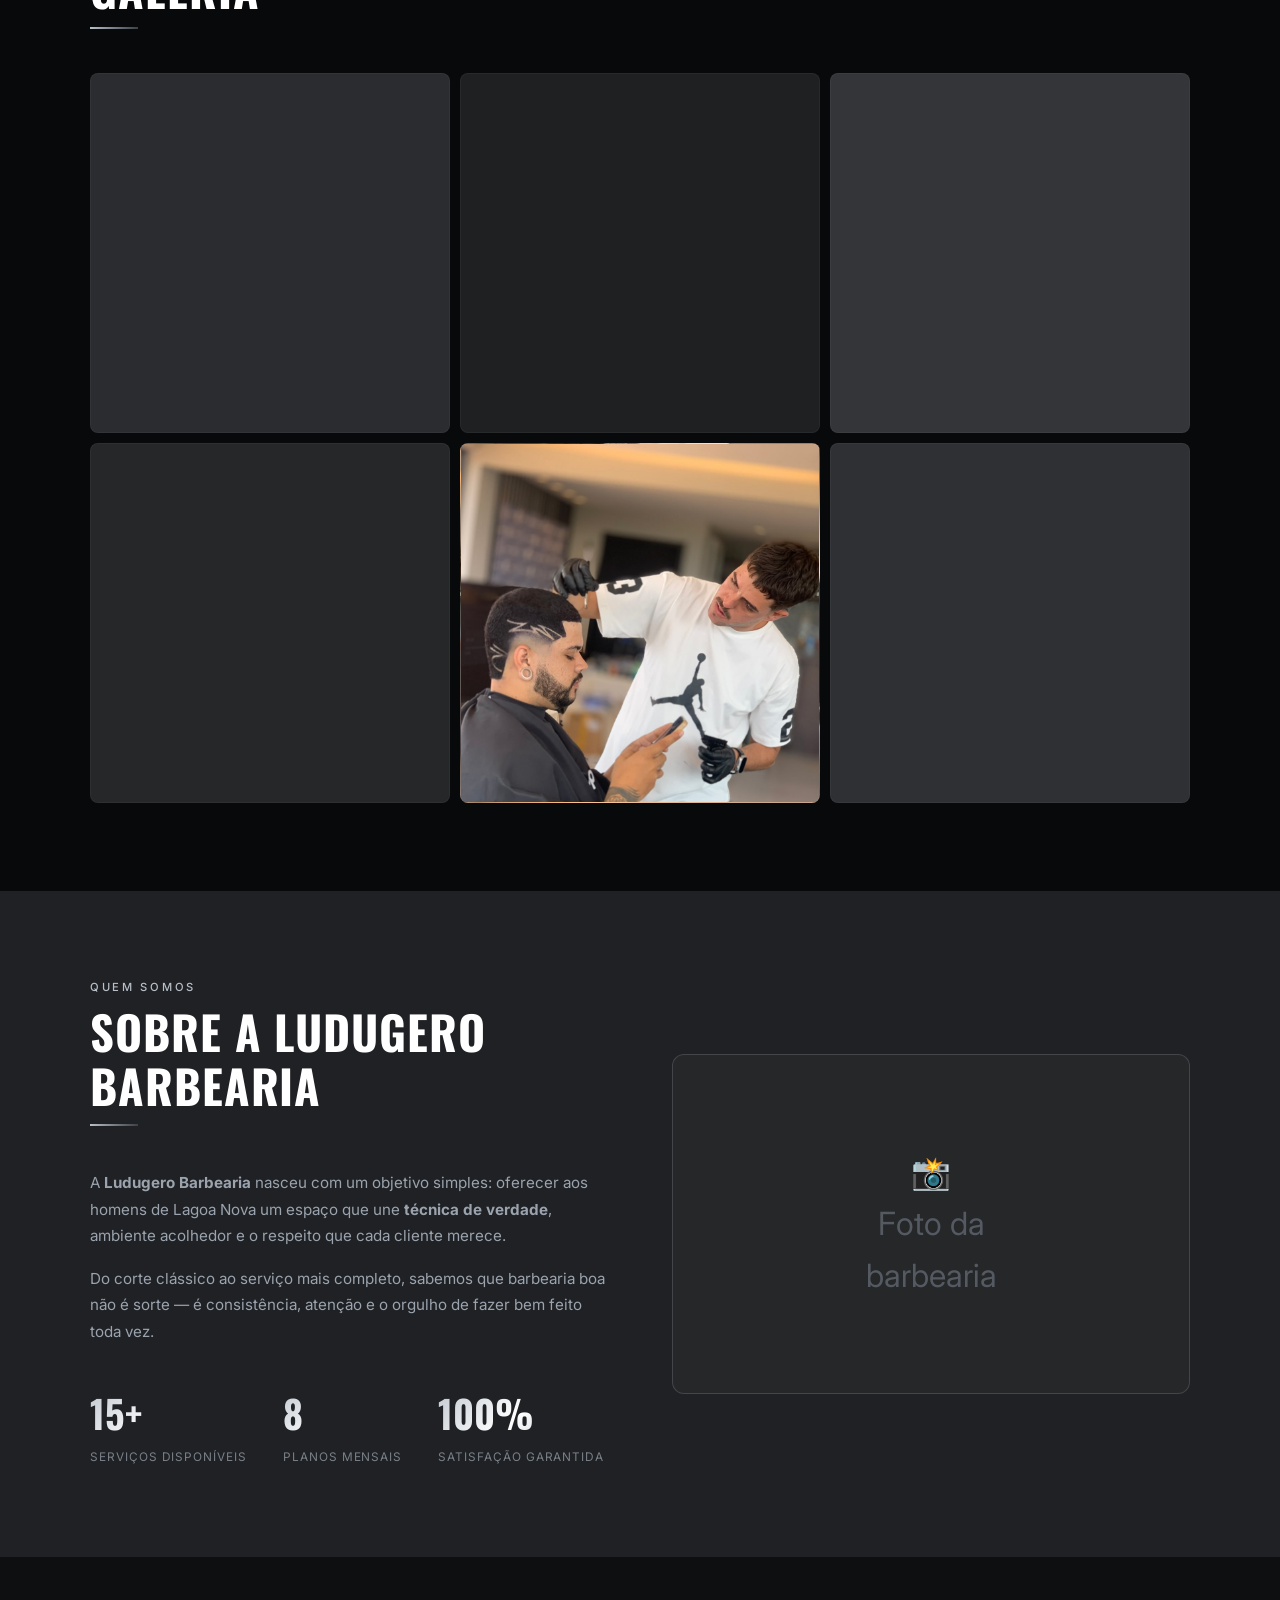
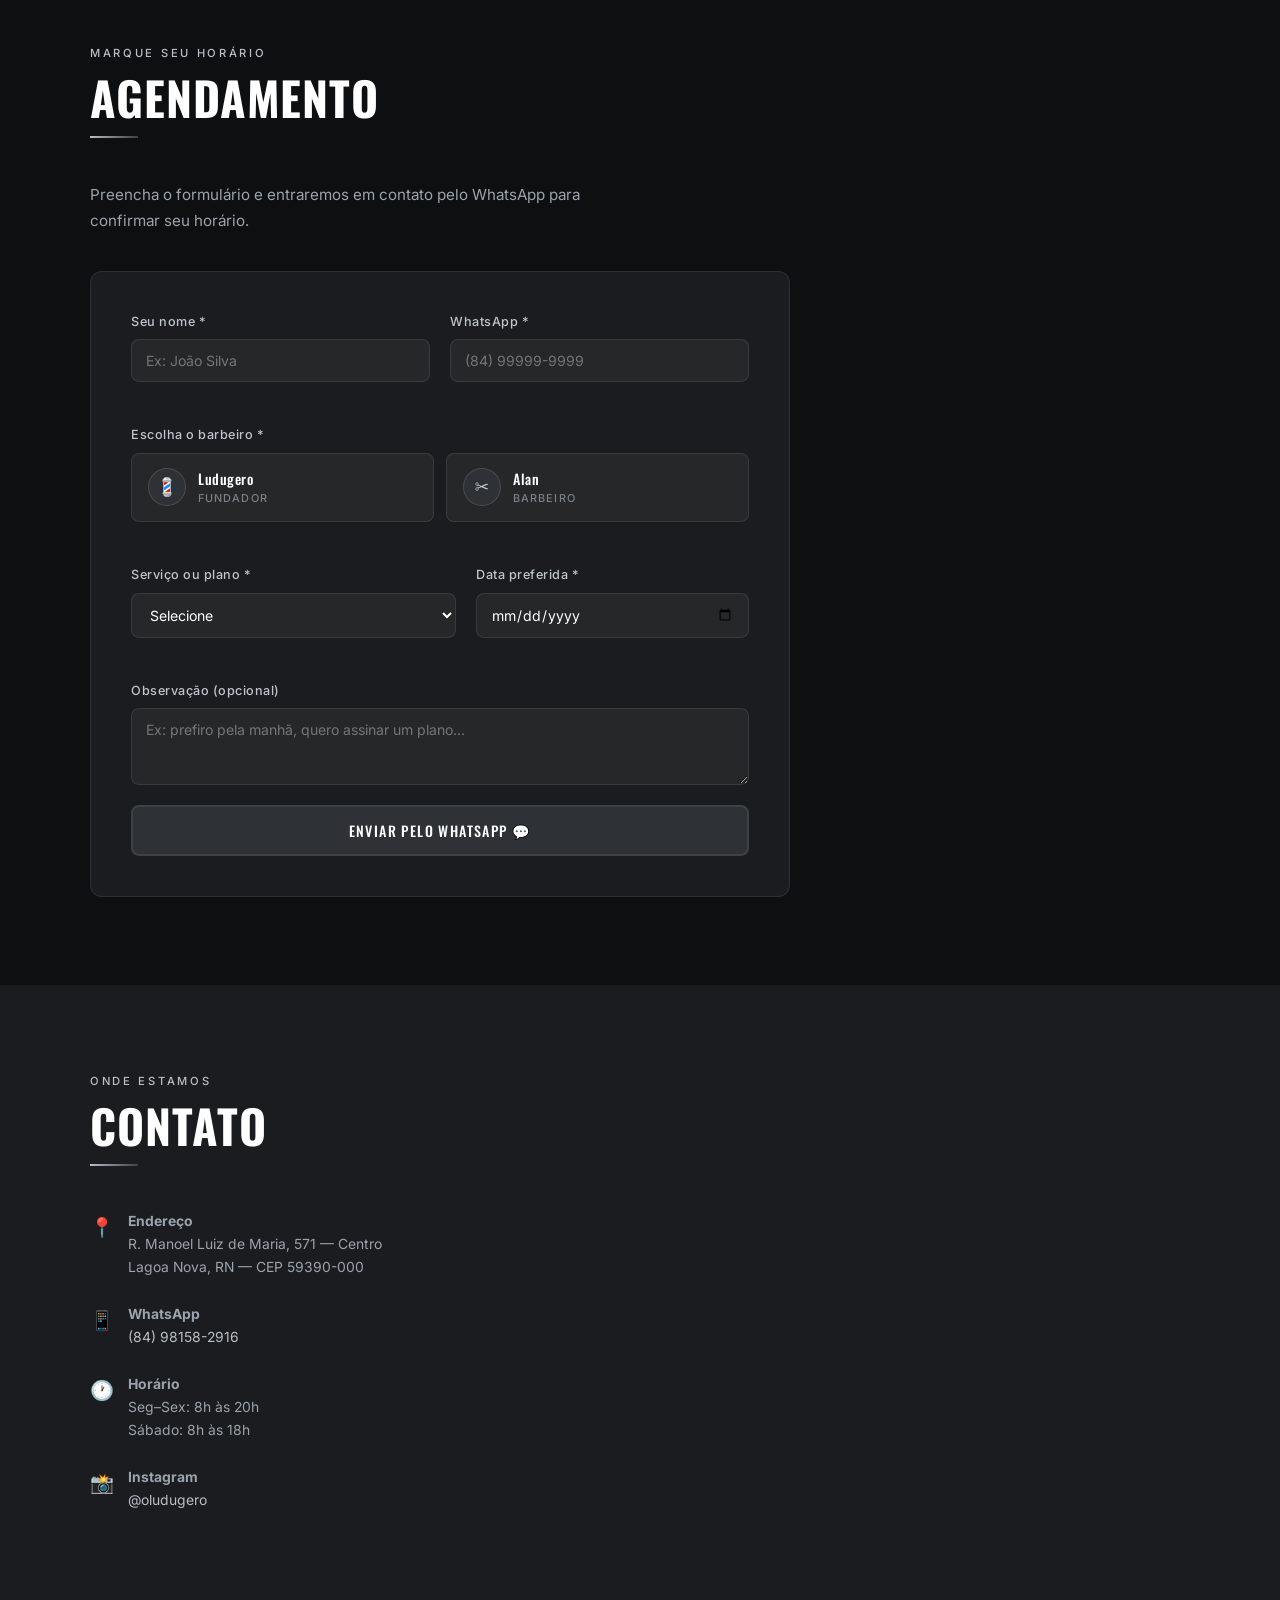
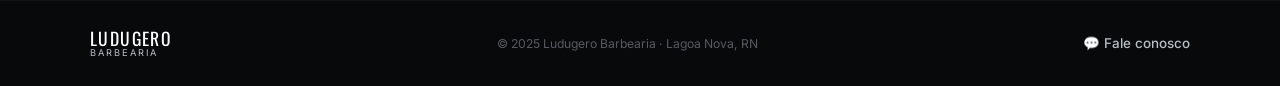
==== commit 28a0485f: "Alterações finais" ====
--- a/barbearia/index.html
+++ b/barbearia/index.html
@@ -14,10 +14,16 @@
   <!-- ========== HEADER / NAV ========== -->
   <header class="header" id="header">
     <nav class="nav container">
-      <a href="#inicio" class="nav-logo"><img src="img/logo.png" alt="Ludugero Barbearia" class="nav-logo-img" /></a>
+      <a href="#inicio" class="nav-logo">
+        <span class="logo-text">
+          <span class="logo-main">Ludugero</span>
+          <span class="logo-sub">Barbearia</span>
+        </span>
+      </a>
       <ul class="nav-menu" id="nav-menu">
         <li><a href="#inicio"      class="nav-link">Início</a></li>
         <li><a href="#servicos"    class="nav-link">Serviços</a></li>
+        <li><a href="#equipe"      class="nav-link">Equipe</a></li>
         <li><a href="#planos"      class="nav-link">Planos</a></li>
         <li><a href="#galeria"     class="nav-link">Galeria</a></li>
         <li><a href="#sobre"       class="nav-link">Sobre</a></li>
@@ -31,10 +37,9 @@
 
   <!-- ========== HERO ========== -->
   <section class="hero" id="inicio">
-    <div class="hero-overlay"></div>
     <div class="hero-content container">
       <p class="hero-eyebrow">Barbearia em Lagoa Nova, RN</p>
-      <h1 class="hero-title">conheça a melhor do  <em>seridó</em></h1>
+      <h1 class="hero-title">conheça a melhor do <em>seridó</em></h1>
       <p class="hero-desc">Cortes precisos, barba impecável e o atendimento que você merece — do jeito que homem gosta.</p>
       <div class="hero-buttons">
         <a href="#agendamento" class="btn btn-primary">Agendar horário</a>
@@ -174,6 +179,65 @@
     </div>
   </section>
 
+  <!-- ========== EQUIPE ========== -->
+  <section class="section section-equipe" id="equipe">
+    <div class="container">
+      <p class="section-eyebrow">Quem vai te atender</p>
+      <h2 class="section-title">Nossa Equipe</h2>
+      <div class="equipe-grid">
+
+        <!-- MEMBRO 1 — Ludugero -->
+        <div class="membro-card">
+          <div class="membro-foto">
+            <!-- Substitua o bloco abaixo por <img src="equipe/ludugero.jpg" alt="Ludugero"> quando tiver a foto -->
+            <div class="membro-foto-placeholder">
+              <div class="membro-avatar">💈</div>
+              <p class="membro-foto-label">Adicione a foto<br/>equipe/ludugero.jpg</p>
+            </div>
+          </div>
+          <div class="membro-info">
+            <h3 class="membro-nome"><span>Ludugero</span></h3>
+            <p class="membro-cargo">Fundador &amp; Barbeiro</p>
+            <p class="membro-desc">
+              Fundador da Ludugero Barbearia, referência em Lagoa Nova. Especialista em cortes modernos, barba Prime e tratamentos capilares. Trabalha com dedicação e orgulho em cada atendimento.
+            </p>
+            <div class="membro-tags">
+              <span class="membro-tag">Cortes</span>
+              <span class="membro-tag">Barba Prime</span>
+              <span class="membro-tag">Pigmentação</span>
+              <span class="membro-tag">Platinado</span>
+            </div>
+          </div>
+        </div>
+
+        <!-- MEMBRO 2 — Alan -->
+        <div class="membro-card">
+          <div class="membro-foto">
+            <!-- Substitua o bloco abaixo por <img src="equipe/alan.jpg" alt="Alan"> quando tiver a foto -->
+            <div class="membro-foto-placeholder">
+              <div class="membro-avatar">✂️</div>
+              <p class="membro-foto-label">Adicione a foto<br/>equipe/alan.jpg</p>
+            </div>
+          </div>
+          <div class="membro-info">
+            <h3 class="membro-nome"><span>Alan</span></h3>
+            <p class="membro-cargo">Barbeiro</p>
+            <p class="membro-desc">
+              Habilidoso nas tesouras e navalha, Alan é referência em acabamentos limpos e barbas bem cuidadas. Atende com agilidade e atenção, garantindo a satisfação de cada cliente.
+            </p>
+            <div class="membro-tags">
+              <span class="membro-tag">Cortes</span>
+              <span class="membro-tag">Barba Expresso</span>
+              <span class="membro-tag">Barbaterapia</span>
+              <span class="membro-tag">Sobrancelha</span>
+            </div>
+          </div>
+        </div>
+
+      </div>
+    </div>
+  </section>
+
   <!-- ========== PLANOS ========== -->
   <section class="section section-planos" id="planos">
     <div class="container">
@@ -183,7 +247,6 @@
 
       <div class="planos-grid">
 
-        <!-- Plano Só Barba -->
         <div class="plano-card">
           <div class="plano-header">
             <p class="plano-nome">Só Barba</p>
@@ -197,7 +260,6 @@
           <a href="#agendamento" class="btn btn-plano">Quero esse plano</a>
         </div>
 
-        <!-- Plano Só Corte -->
         <div class="plano-card">
           <div class="plano-header">
             <p class="plano-nome">Só Corte</p>
@@ -211,7 +273,6 @@
           <a href="#agendamento" class="btn btn-plano">Quero esse plano</a>
         </div>
 
-        <!-- Plano Corte + Sobrancelha -->
         <div class="plano-card">
           <div class="plano-header">
             <p class="plano-nome">Corte + Sobrancelha</p>
@@ -225,7 +286,6 @@
           <a href="#agendamento" class="btn btn-plano">Quero esse plano</a>
         </div>
 
-        <!-- Plano Bronze -->
         <div class="plano-card plano-destaque">
           <div class="plano-badge">🥉 Bronze</div>
           <div class="plano-header">
@@ -240,7 +300,6 @@
           <a href="#agendamento" class="btn btn-plano">Quero esse plano</a>
         </div>
 
-        <!-- Plano Prata -->
         <div class="plano-card plano-popular">
           <div class="plano-badge popular">🥈 Prata — Mais Popular</div>
           <div class="plano-header">
@@ -256,7 +315,6 @@
           <a href="#agendamento" class="btn btn-plano">Quero esse plano</a>
         </div>
 
-        <!-- Plano Ouro -->
         <div class="plano-card plano-destaque">
           <div class="plano-badge ouro">🥇 Ouro</div>
           <div class="plano-header">
@@ -272,7 +330,6 @@
           <a href="#agendamento" class="btn btn-plano">Quero esse plano</a>
         </div>
 
-        <!-- Plano Diamante -->
         <div class="plano-card plano-diamante">
           <div class="plano-badge diamante">💎 Diamante</div>
           <div class="plano-header">
@@ -289,7 +346,6 @@
           <a href="#agendamento" class="btn btn-plano">Quero esse plano</a>
         </div>
 
-        <!-- Plano Exclusivo -->
         <div class="plano-card plano-exclusivo">
           <div class="plano-badge exclusivo">👨‍👦 Exclusivo Família</div>
           <div class="plano-header">
@@ -308,7 +364,6 @@
         </div>
 
       </div>
-
       <p class="planos-obs">* Planos sem fidelidade. Cancele quando quiser. Serviços disponíveis de segunda a quinta, exceto Diamante (todos os dias).</p>
     </div>
   </section>
@@ -319,12 +374,12 @@
       <p class="section-eyebrow">Nosso trabalho</p>
       <h2 class="section-title">Galeria</h2>
       <div class="gallery-grid" id="gallery-grid">
-        <div class="gallery-item" style="background:#4a5e3a;" data-label="Corte Degradê"></div>
-        <div class="gallery-item" style="background:#2d3a22;" data-label="Barba Prime"></div>
-        <div class="gallery-item" style="background:#7a9c6a;" data-label="Corte + Barba"></div>
-        <div class="gallery-item" style="background:#5a7a4a;" data-label="Barbaterapia"></div>
-        <div class="gallery-item" style="background-image: url('galeria/pigmentacao1.png'); background-size: cover; background-position: center;" data-label="Pigmentação"></div>
-        <div class="gallery-item" style="background:#6b8c5a;" data-label="Corte Infantil"></div>
+        <div class="gallery-item" style="background:#2a2c2f;" data-label="Corte Degradê"></div>
+        <div class="gallery-item" style="background:#1e2022;" data-label="Barba Prime"></div>
+        <div class="gallery-item" style="background:#333538;" data-label="Corte + Barba"></div>
+        <div class="gallery-item" style="background:#252729;" data-label="Barbaterapia"></div>
+        <div class="gallery-item" style="background-image:url('galeria/pigmentacao1.png'); background-size:cover; background-position:center;" data-label="Pigmentação"></div>
+        <div class="gallery-item" style="background:#2e3033;" data-label="Corte Infantil"></div>
       </div>
     </div>
   </section>
@@ -370,6 +425,8 @@
       <p class="agendar-desc">Preencha o formulário e entraremos em contato pelo WhatsApp para confirmar seu horário.</p>
 
       <form class="agendar-form" id="agendar-form" novalidate>
+
+        <!-- Nome + WhatsApp -->
         <div class="form-row">
           <div class="form-group">
             <label for="nome">Seu nome *</label>
@@ -383,6 +440,38 @@
           </div>
         </div>
 
+        <!-- Escolha do barbeiro -->
+        <div class="form-group">
+          <label>Escolha o barbeiro *</label>
+          <div class="barbeiro-grid">
+
+            <div class="barbeiro-opcao">
+              <input type="radio" id="barb-ludugero" name="barbeiro" value="Ludugero" />
+              <label class="barbeiro-label" for="barb-ludugero">
+                <div class="barbeiro-avatar">💈</div>
+                <div class="barbeiro-label-text">
+                  <span class="barbeiro-label-nome">Ludugero</span>
+                  <span class="barbeiro-label-cargo">Fundador</span>
+                </div>
+              </label>
+            </div>
+
+            <div class="barbeiro-opcao">
+              <input type="radio" id="barb-alan" name="barbeiro" value="Alan" />
+              <label class="barbeiro-label" for="barb-alan">
+                <div class="barbeiro-avatar">✂️</div>
+                <div class="barbeiro-label-text">
+                  <span class="barbeiro-label-nome">Alan</span>
+                  <span class="barbeiro-label-cargo">Barbeiro</span>
+                </div>
+              </label>
+            </div>
+
+          </div>
+          <span class="form-error" id="erro-barbeiro"></span>
+        </div>
+
+        <!-- Serviço + Data -->
         <div class="form-row">
           <div class="form-group">
             <label for="servico">Serviço ou plano *</label>
@@ -425,6 +514,7 @@
           </div>
         </div>
 
+        <!-- Observação -->
         <div class="form-group">
           <label for="mensagem">Observação (opcional)</label>
           <textarea id="mensagem" name="mensagem" rows="3" placeholder="Ex: prefiro pela manhã, quero assinar um plano..."></textarea>
@@ -476,13 +566,11 @@
           </li>
         </ul>
       </div>
-
-      <!-- Google Maps — Lagoa Nova RN -->
       <div class="contato-mapa">
         <iframe
           src="https://www.google.com/maps/embed?pb=!1m18!1m12!1m3!1d3956.5!2d-36.458!3d-6.153!2m3!1f0!2f0!3f0!3m2!1i1024!2i768!4f13.1!3m3!1m2!1s0x0%3A0x0!2zTGFnb2EgTm92YSwgUk4!5e0!3m2!1spt-BR!2sbr!4v1620000000000"
           width="100%" height="320"
-          style="border:0; border-radius:12px;"
+          style="border:0; border-radius:12px; filter:grayscale(1) contrast(1.1);"
           allowfullscreen="" loading="lazy"
           title="Localização da Ludugero Barbearia">
         </iframe>
@@ -493,13 +581,16 @@
   <!-- ========== FOOTER ========== -->
   <footer class="footer">
     <div class="container footer-inner">
-      <img src="img/logo.png" alt="Ludugero Barbearia" class="footer-logo-img" />
+      <div class="footer-logo-text">
+        <span class="footer-logo-main">Ludugero</span>
+        <span class="footer-logo-sub">Barbearia</span>
+      </div>
       <p class="footer-copy">© 2025 Ludugero Barbearia · Lagoa Nova, RN</p>
       <a href="https://wa.me/5584981582916" target="_blank" class="footer-whatsapp">💬 Fale conosco</a>
     </div>
   </footer>
 
-  <!-- ========== WHATSAPP FLUTUANTE ========== -->
+  <!-- WHATSAPP FLUTUANTE -->
   <a href="https://wa.me/5584981582916?text=Olá!%20Vim%20pelo%20site%20da%20Ludugero%20Barbearia%20e%20gostaria%20de%20agendar%20um%20horário."
      class="whatsapp-float" target="_blank" aria-label="Falar no WhatsApp">
     <svg viewBox="0 0 24 24" fill="currentColor" width="28" height="28">
--- a/barbearia/style.css
+++ b/barbearia/style.css
@@ -1,188 +1,101 @@
 /* ============================================
-   BARBEARIA — style.css
-   Verde Militar + Cinza Claro
-   
-   GUIA DE CORES — mude aqui para personalizar:
-   
-   --cor-nav-fundo       → fundo do menu de navegação
-   --cor-nav-logo        → cor do texto do logo
-   --cor-nav-logo-span   → cor do destaque do logo (ex: "Shop")
-   --cor-nav-link        → cor dos links do menu
-   --cor-nav-link-hover  → cor dos links ao passar o mouse
-   --cor-nav-cta-fundo   → fundo do botão "Agendar" no menu
-   --cor-nav-cta-texto   → texto do botão "Agendar" no menu
-
-   --cor-hero-fundo-1    → cor inicial do degradê do hero (fundo escuro)
-   --cor-hero-fundo-2    → cor do meio do degradê do hero
-   --cor-hero-fundo-3    → cor final do degradê do hero (mais claro)
-   --cor-hero-overlay    → camada escura sobre o hero
-   --cor-hero-eyebrow    → texto pequeno acima do título
-   --cor-hero-titulo     → cor do título principal
-   --cor-hero-titulo-em  → cor da palavra em itálico no título
-   --cor-hero-desc       → cor do subtítulo/descrição
-
-   --cor-servicos-fundo  → fundo da seção de serviços
-   --cor-card-fundo      → fundo dos cards de serviço
-   --cor-card-topo       → borda colorida no topo de cada card
-   --cor-card-titulo     → título do card
-   --cor-card-desc       → descrição do card
-   --cor-card-preco      → "A partir de" nos cards
-   --cor-card-preco-val  → valor em destaque (R$ XX)
-
-   --cor-planos-fundo    → fundo da seção de planos
-   --cor-plano-card      → fundo dos cards de plano
-   --cor-plano-nome      → nome do plano
-   --cor-plano-preco     → preço do plano
-   --cor-plano-item      → itens da lista do plano
-
-   --cor-galeria-fundo   → fundo da seção galeria
-   --cor-galeria-note    → texto de aviso da galeria
-
-   --cor-sobre-fundo     → fundo da seção sobre
-   --cor-sobre-desc      → texto de descrição
-   --cor-sobre-num       → números das estatísticas
-   --cor-sobre-label     → rótulo das estatísticas
-
-   --cor-form-fundo      → fundo da seção agendamento
-   --cor-form-card       → fundo do formulário
-   --cor-form-input      → fundo dos campos
-   --cor-form-label      → cor dos labels
-
-   --cor-contato-fundo   → fundo da seção contato
-   --cor-contato-link    → cor dos links de contato
-
-   --cor-footer-fundo    → fundo do rodapé
-   --cor-footer-logo     → cor do logo no rodapé
-   --cor-footer-copy     → texto de copyright
-   --cor-footer-wpp      → cor do link "Fale conosco"
+   LUDUGERO BARBEARIA — style.css
+   Paleta: Preto + Cinza Metálico (inspirado na logo)
+   Sem verde — acento em prata/cinza frio
 ============================================ */
 
 /* ─────────────────────────────────────────
-   1. VARIÁVEIS GLOBAIS (base do sistema)
-   Usadas internamente — não precisa mexer aqui
-   para mudar cores visuais, use as seções abaixo
+   1. VARIÁVEIS GLOBAIS
 ───────────────────────────────────────── */
 :root {
-
-  /* FONTE */
   --fonte-titulo: 'Oswald', sans-serif;
   --fonte-corpo:  'Inter', system-ui, sans-serif;
-
-  /* ESPAÇAMENTO E FORMA */
-  --sombra-card: 0 2px 16px rgba(45, 58, 34, 0.10);
   --raio:    12px;
   --raio-sm:  8px;
   --transicao: 0.3s ease;
 
-  /* ── CORES DE PLANOS ESPECIAIS ──
-     Mude aqui a cor de cada badge de plano */
-  --cor-bronze:    #a0724a;
-  --cor-prata:     #7a8a9a;
-  --cor-ouro:      #b8960a;
-  --cor-diamante:  #5a7aaa;
-  --cor-exclusivo: #8a4a6a;
-
-  /* ══════════════════════════════
-     NAVEGAÇÃO (header fixo no topo)
-     ══════════════════════════════ */
-  --cor-nav-fundo:       rgba(0, 0, 0, 0.96); /* fundo semitransparente do header */
-  --cor-nav-borda:       #d0d5d0;                   /* linha embaixo do header */
-  --cor-nav-logo:        rgb(0, 0, 0);              /* cor do texto "Barber" no logo */
-  --cor-nav-logo-span:   rgb(59, 114, 11);          /* cor do "Shop" no logo */
-  --cor-nav-link:        #ffffff;                   /* links do menu (Início, Serviços...) */
-  --cor-nav-link-hover:  rgb(59, 114, 11);          /* links ao passar o mouse */
-  --cor-nav-cta-fundo:   rgb(70, 74, 71);          /* fundo do botão "Agendar" */
-  --cor-nav-cta-texto:   #e0e0e0;                  /* texto do botão "Agendar" */
-  --cor-nav-hamburguer:  rgb(0, 0, 0);              /* cor das linhas do menu mobile */
-
-  /* ══════════════════════════════
-     HERO (primeira tela / banner)
-     ══════════════════════════════ */
-  --cor-hero-fundo-1:   #6a6a6a;                   /* início do degradê (canto superior esquerdo) */
-  --cor-hero-fundo-2:   #000000;                   /* meio do degradê */
-  --cor-hero-fundo-3:   #5c5555;                   /* fim do degradê (canto inferior direito) */
-  --cor-hero-overlay:   rgba(20, 28, 14, 0.5);     /* escurecimento sobre o fundo */
-  --cor-hero-eyebrow:   #fefffe;                   /* texto pequeno "Barbearia em Currais Novos" */
-  --cor-hero-titulo:    #ffffff;                   /* título principal "Estilo é coisa séria" */
-  --cor-hero-titulo-em: #000000;                   /* palavra em itálico no título */
-  --cor-hero-desc:      rgba(255, 255, 255, 0.8);  /* subtítulo/descrição */
-
-  /* ══════════════════════════════
-     SERVIÇOS
-     ══════════════════════════════ */
-  --cor-servicos-fundo:  #000000;    /* fundo da seção inteira de serviços */
-  --cor-card-fundo:      #ffffff;    /* fundo de cada card */
-  --cor-card-borda:      #ffffff;    /* borda dos cards */
-  --cor-card-topo:       rgb(68, 71, 66); /* barra colorida no topo do card */
-  --cor-card-titulo:     rgb(0, 0, 0);     /* título do serviço */
-  --cor-card-desc:       #5a6a5a;          /* descrição do serviço */
-  --cor-card-preco:      #5a6a5a;          /* texto "A partir de" */
-  --cor-card-preco-val:  rgb(45, 50, 41); /* valor em destaque "R$ XX" */
-
-  /* ══════════════════════════════
-     PLANOS
-     ══════════════════════════════ */
-  --cor-planos-fundo:   rgb(73, 70, 70);          /* fundo da seção de planos */
-  --cor-plano-card:     rgba(255,255,255,0.06); /* fundo de cada card de plano */
-  --cor-plano-borda:    rgba(212, 24, 24, 0.12); /* borda dos cards de plano */
-  --cor-plano-nome:     #ffffff;               /* nome do plano */
-  --cor-plano-preco:    #ffffff;               /* preço do plano */
-  --cor-plano-item:     rgba(255,255,255,0.7); /* itens da lista */
-  --cor-plano-badge:    #4c7439;               /* cor dos badges padrão */
-  --cor-plano-btn-borda: rgba(122,156,106,0.5);/* borda do botão de plano */
-  --cor-plano-btn-texto: #ffffff;              /* texto do botão de plano */
-  --cor-plano-obs:      rgb(255, 252, 252); /* texto de observação no rodapé dos planos */
-
-  /* ══════════════════════════════
-     GALERIA
-     ══════════════════════════════ */
-  --cor-galeria-fundo:  #6d6d6d;    /* fundo da seção galeria */
-  --cor-galeria-note:   #ffffff;    /* texto de aviso "substituir placeholders" */
-  --cor-galeria-hover:  rgba(20,28,14,0.65); /* overlay escuro ao passar o mouse nas fotos */
-
-  /* ══════════════════════════════
-     SOBRE
-     ══════════════════════════════ */
-  --cor-sobre-fundo:    #e8eae8;    /* fundo da seção sobre */
-  --cor-sobre-titulo:   rgb(0,0,0); /* título "Sobre a Barbearia" */
-  --cor-sobre-desc:     #5a6a5a;    /* textos de descrição */
-  --cor-sobre-num:      rgb(59, 114, 11); /* números "10+", "800+" */
-  --cor-sobre-label:    #5a6a5a;         /* rótulos "Anos de experiência" */
-  --cor-sobre-placeholder: #d0d5d0;      /* fundo do placeholder de foto */
-
-  /* ══════════════════════════════
-     AGENDAMENTO (formulário)
-     ══════════════════════════════ */
-  --cor-form-fundo:     rgb(0, 0, 0); /* fundo da seção de agendamento */
-  --cor-form-eyebrow:   #ffffff;          /* texto "Marque seu horário" */
-  --cor-form-titulo:    #37731b;          /* título "Agendamento" */
-  --cor-form-desc:      rgb(255, 255, 255); /* descrição do formulário */
-  --cor-form-card:      #ffffff;          /* fundo branco do formulário */
-  --cor-form-input:     #f0f2f0;          /* fundo dos campos de input */
-  --cor-form-label:     #2e2e2e;          /* cor dos labels */
-  --cor-form-texto:     #2e2e2e;          /* cor do texto digitado */
-  --cor-form-borda:     #d0d5d0;          /* borda dos inputs */
-  --cor-form-foco:      rgb(59, 114, 11); /* borda ao focar no input */
-  --cor-form-erro:      #c0392b;          /* cor das mensagens de erro */
-  --cor-form-btn:       rgb(59, 114, 11); /* fundo do botão enviar */
-  --cor-form-btn-hover: rgb(0, 0, 0);     /* fundo do botão ao passar mouse */
-
-  /* ══════════════════════════════
-     CONTATO
-     ══════════════════════════════ */
-  --cor-contato-fundo:  #ffffff;          /* fundo da seção de contato */
-  --cor-contato-titulo: rgb(0, 0, 0);    /* título "Contato" */
-  --cor-contato-texto:  #5a6a5a;         /* textos de endereço, horário etc */
-  --cor-contato-link:   rgb(59, 114, 11);/* links (WhatsApp, Instagram) */
-
-  /* ══════════════════════════════
-     FOOTER (rodapé)
-     ══════════════════════════════ */
-  --cor-footer-fundo:   rgb(0, 0, 0);    /* fundo do rodapé */
-  --cor-footer-logo:    #ffffff;         /* texto "Barber" no logo do footer */
-  --cor-footer-span:    #4c7439;         /* texto "Shop" no logo do footer */
-  --cor-footer-copy:    rgba(255,255,255,0.4); /* texto de copyright */
-  --cor-footer-wpp:     #4c7439;         /* link "Fale conosco" */
+  /* PALETA EXTRAÍDA DA LOGO */
+  --preto:        #08090a;
+  --preto-soft:   #0e0f11;
+  --cinza-950:    #131416;
+  --cinza-900:    #1a1c1f;
+  --cinza-850:    #1f2124;
+  --cinza-800:    #252729;
+  --cinza-700:    #2e3135;
+  --cinza-600:    #3c4047;
+  --cinza-500:    #555a62;
+  --cinza-400:    #7a8089;
+  --cinza-300:    #9aa3ae;   /* fundo da logo */
+  --cinza-200:    #bec5ce;   /* prata médio */
+  --cinza-150:    #d4dae1;   /* prata claro */
+  --cinza-100:    #e8ecf0;
+  --branco:       #ffffff;
+
+  /* ACENTO PRATA — substitui o verde em todos os destaques */
+  --acento:        #b8bfc8;   /* prata fria */
+  --acento-forte:  #d4dae1;   /* prata brilhante */
+  --acento-escuro: #7a8089;   /* prata sombra */
+  --acento-bg:     rgba(184,191,200,0.08);
+  --acento-borda:  rgba(184,191,200,0.2);
+
+  /* TONS ESPECIAIS (planos) */
+  --cor-bronze:   #c09060;
+  --cor-ouro:     #c8a830;
+  --cor-diamante: #80a0c8;
+
+  /* ── NAVEGAÇÃO ── */
+  --cor-nav-fundo:  rgba(8,9,10,0.96);
+  --cor-nav-borda:  rgba(255,255,255,0.05);
+  --cor-nav-link:   var(--cinza-300);
+  --cor-nav-hover:  var(--branco);
+  --cor-nav-cta-bg: var(--cinza-700);
+  --cor-nav-cta-tx: var(--branco);
+
+  /* ── HERO ── */
+  --cor-hero-overlay:   rgba(8,9,10,0.62);
+  --cor-hero-eyebrow:   var(--cinza-300);
+  --cor-hero-titulo:    var(--branco);
+  --cor-hero-em:        var(--acento-forte);
+  --cor-hero-desc:      var(--cinza-200);
+
+  /* ── SERVIÇOS ── */
+  --cor-serv-fundo:  var(--preto-soft);
+  --cor-card-fundo:  var(--cinza-900);
+  --cor-card-borda:  rgba(255,255,255,0.06);
+  --cor-card-topo:   var(--acento);
+  --cor-card-titulo: var(--branco);
+  --cor-card-desc:   var(--cinza-300);
+  --cor-card-preco:  var(--cinza-400);
+  --cor-card-val:    var(--branco);
+
+  /* ── EQUIPE ── */
+  --cor-equipe-fundo: var(--cinza-950);
+
+  /* ── PLANOS ── */
+  --cor-planos-fundo: var(--cinza-900);
+  --cor-plano-card:   rgba(255,255,255,0.03);
+  --cor-plano-borda:  rgba(255,255,255,0.07);
+
+  /* ── GALERIA ── */
+  --cor-galeria-fundo: var(--preto);
+
+  /* ── SOBRE ── */
+  --cor-sobre-fundo: var(--cinza-850);
+
+  /* ── FORM ── */
+  --cor-form-fundo: var(--preto-soft);
+  --cor-form-card:  var(--cinza-900);
+  --cor-form-input: var(--cinza-800);
+  --cor-form-borda: rgba(255,255,255,0.09);
+  --cor-form-foco:  var(--acento);
+  --cor-form-erro:  #e05a4a;
+  --cor-form-btn:   var(--cinza-600);
+
+  /* ── CONTATO ── */
+  --cor-contato-fundo: var(--cinza-900);
+
+  /* ── FOOTER ── */
+  --cor-footer-fundo: var(--preto);
 }
 
 
@@ -193,18 +106,14 @@
 html { scroll-behavior: smooth; }
 body {
   font-family: var(--fonte-corpo);
-  background: #f0f2f0;
-  color: #2e2e2e;
+  background: var(--preto);
+  color: var(--cinza-200);
   line-height: 1.6;
   overflow-x: hidden;
 }
 img { max-width: 100%; display: block; }
 a   { color: inherit; text-decoration: none; }
 ul  { list-style: none; }
-
-/* ─────────────────────────────────────────
-   3. TIPOGRAFIA BASE
-───────────────────────────────────────── */
 h1, h2, h3 {
   font-family: var(--fonte-titulo);
   line-height: 1.15;
@@ -212,86 +121,172 @@
   text-transform: uppercase;
 }
 
-/* ─────────────────────────────────────────
-   4. UTILITÁRIOS GERAIS
-───────────────────────────────────────── */
-.container {
-  width: 90%;
-  max-width: 1100px;
-  margin: 0 auto;
-}
-.section { padding: 80px 0; }
-
-/* Eyebrow — texto pequeno acima dos títulos */
+
+/* ─────────────────────────────────────────
+   3. BARRA DE PROGRESSO
+───────────────────────────────────────── */
+#scroll-progress {
+  position: fixed;
+  top: 0; left: 0;
+  width: 0%;
+  height: 2px;
+  background: linear-gradient(90deg, var(--cinza-600), var(--acento-forte), var(--cinza-600));
+  z-index: 9999;
+  transition: width 0.1s linear;
+}
+
+
+/* ─────────────────────────────────────────
+   4. KEYFRAMES
+───────────────────────────────────────── */
+@keyframes fadeUp {
+  from { opacity:0; transform:translateY(28px); }
+  to   { opacity:1; transform:translateY(0); }
+}
+@keyframes slideRight {
+  from { opacity:0; transform:translateX(-20px); }
+  to   { opacity:1; transform:translateX(0); }
+}
+@keyframes blink {
+  0%,100% { opacity:1; } 50% { opacity:0; }
+}
+@keyframes float {
+  0%,100% { transform:translateY(0); }
+  50%      { transform:translateY(-7px); }
+}
+@keyframes pulse-ring {
+  0%   { transform:scale(1);   opacity:0.5; }
+  100% { transform:scale(1.9); opacity:0; }
+}
+@keyframes shimmer {
+  0%   { left:-100%; }
+  100% { left:200%; }
+}
+@keyframes metalShine {
+  0%   { background-position: -200% center; }
+  100% { background-position:  200% center; }
+}
+
+/* Cursor typewriter */
+.typewriter-cursor {
+  display: inline-block;
+  width: 3px; height: 0.82em;
+  background: var(--acento-forte);
+  margin-left: 4px;
+  vertical-align: middle;
+  animation: blink 0.8s step-end infinite;
+}
+
+/* Scroll reveal */
+.reveal {
+  opacity: 0;
+  transform: translateY(26px);
+  transition: opacity 0.55s ease, transform 0.55s ease;
+}
+.reveal.visible { opacity:1; transform:translateY(0); }
+
+.reveal-stagger {
+  opacity: 0;
+  transform: translateY(22px);
+  transition: opacity 0.45s ease, transform 0.45s ease;
+}
+.reveal-stagger.visible { opacity:1; transform:translateY(0); }
+
+
+/* ─────────────────────────────────────────
+   5. UTILITÁRIOS
+───────────────────────────────────────── */
+.container { width:90%; max-width:1100px; margin:0 auto; }
+.section { padding:88px 0; }
+
 .section-eyebrow {
-  font-size: 0.72rem;
+  font-size: 0.7rem;
   font-weight: 500;
-  letter-spacing: 0.2em;
+  letter-spacing: 0.24em;
   text-transform: uppercase;
   margin-bottom: 8px;
   font-family: var(--fonte-corpo);
-  color: var(--cor-nav-cta-fundo); /* verde padrão */
-}
-.section-eyebrow.light { color: #6c6c6c; } /* versão clara para fundos escuros */
-
-/* Títulos de seção */
+  color: var(--acento);
+}
+.section-eyebrow.light { color: var(--cinza-400); }
+
 .section-title {
-  font-size: clamp(1.8rem, 4vw, 2.8rem);
-  margin-bottom: 40px;
-  color: rgb(0,0,0);
-}
-.section-title.light { color: #ffffff; } /* versão clara para fundos escuros */
+  font-size: clamp(1.9rem, 4vw, 2.9rem);
+  margin-bottom: 44px;
+  color: var(--branco);
+}
+
+/* Linha decorativa prata abaixo do título */
+.section-title::after {
+  content: '';
+  display: block;
+  width: 48px;
+  height: 2px;
+  background: linear-gradient(90deg, var(--acento), var(--cinza-600));
+  margin-top: 12px;
+}
 
 /* Botões */
 .btn {
   display: inline-block;
   padding: 13px 28px;
   border-radius: var(--raio-sm);
-  font-size: 0.9rem;
+  font-size: 0.88rem;
   font-weight: 500;
   font-family: var(--fonte-titulo);
-  letter-spacing: 0.08em;
+  letter-spacing: 0.1em;
   text-transform: uppercase;
   cursor: pointer;
   transition: var(--transicao);
   border: 2px solid transparent;
-}
-/* Botão primário (verde) */
+  position: relative;
+  overflow: hidden;
+}
 .btn-primary {
-  background: var(--cor-form-btn);
-  color: #ffffff;
-  border-color: var(--cor-form-btn);
+  background: var(--cinza-700);
+  color: var(--branco);
+  border-color: var(--cinza-600);
 }
 .btn-primary:hover {
-  background: var(--cor-form-btn-hover);
-  border-color: var(--cor-form-btn-hover);
-}
-/* Botão fantasma (transparente, borda branca) */
+  background: var(--cinza-600);
+  border-color: var(--acento);
+  transform: translateY(-2px);
+  box-shadow: 0 6px 24px rgba(0,0,0,0.5);
+}
 .btn-ghost {
   background: transparent;
-  color: #ffffff;
-  border-color: rgba(255,255,255,0.6);
-}
-.btn-ghost:hover { background: rgba(255,255,255,0.12); }
-/* Botão largura total */
-.btn-full { width: 100%; text-align: center; }
-
-
-/* ─────────────────────────────────────────
-   5. NAVEGAÇÃO (header fixo)
-   Para mudar: edite as variáveis --cor-nav-*
+  color: var(--branco);
+  border-color: rgba(255,255,255,0.22);
+}
+.btn-ghost:hover {
+  background: rgba(255,255,255,0.06);
+  border-color: var(--acento);
+  transform: translateY(-2px);
+}
+.btn-full { width:100%; text-align:center; }
+
+/* Divisor metálico entre seções */
+.section-line {
+  width:100%; height:1px;
+  background: linear-gradient(90deg, transparent, var(--acento-borda), transparent);
+}
+
+
+/* ─────────────────────────────────────────
+   6. NAVEGAÇÃO
 ───────────────────────────────────────── */
 .header {
   position: fixed;
-  top: 0; left: 0; right: 0;
+  top:0; left:0; right:0;
   z-index: 100;
-  background: var(--cor-nav-fundo);       /* fundo do header */
-  backdrop-filter: blur(8px);
+  background: var(--cor-nav-fundo);
+  backdrop-filter: blur(14px);
   border-bottom: 1px solid var(--cor-nav-borda);
-  transition: box-shadow var(--transicao);
+  transition: box-shadow var(--transicao), border-color var(--transicao);
 }
 .header.scrolled {
-  box-shadow: 0 2px 20px rgba(45,58,34,0.14);
+  box-shadow: 0 2px 36px rgba(0,0,0,0.7);
+  border-bottom-color: rgba(255,255,255,0.08);
 }
 .nav {
   display: flex;
@@ -299,663 +294,745 @@
   justify-content: space-between;
   height: 68px;
 }
-/* Logo */
 .nav-logo {
+  display: flex;
+  align-items: center;
+  text-decoration: none;
+  padding: 4px 0;
+}
+.logo-text { display:flex; flex-direction:column; line-height:1.1; }
+.logo-main {
   font-family: var(--fonte-titulo);
-  font-size: 1.5rem;
+  font-size: 1.15rem;
+  color: var(--branco);
   letter-spacing: 0.06em;
   text-transform: uppercase;
-  color: var(--cor-nav-logo);            /* cor do texto principal do logo */
-}
-.nav-logo span {
-  color: var(--cor-nav-logo-span);       /* cor do destaque do logo */
-}
-/* Links do menu */
-.nav-menu {
-  display: flex;
-  align-items: center;
-  gap: 28px;
-}
+}
+.logo-sub {
+  font-size: 0.62rem;
+  letter-spacing: 0.22em;
+  color: var(--acento);
+  text-transform: uppercase;
+}
+
+.nav-menu { display:flex; align-items:center; gap:28px; }
 .nav-link {
-  font-size: 0.82rem;
+  font-size: 0.76rem;
   font-weight: 500;
   font-family: var(--fonte-titulo);
-  letter-spacing: 0.1em;
+  letter-spacing: 0.13em;
   text-transform: uppercase;
-  color: var(--cor-nav-link);            /* cor dos links normais */
+  color: var(--cor-nav-link);
   transition: color var(--transicao);
-}
-.nav-link:hover {
-  color: var(--cor-nav-link-hover);      /* cor ao passar o mouse */
-}
-/* Botão "Agendar" no menu */
+  position: relative;
+}
+.nav-link::after {
+  content:'';
+  position:absolute;
+  bottom:-4px; left:0;
+  width:0; height:1px;
+  background: var(--acento);
+  transition: width var(--transicao);
+}
+.nav-link:hover       { color: var(--cor-nav-hover); }
+.nav-link:hover::after { width:100%; }
+.nav-link.active      { color: var(--branco); }
+.nav-link.active::after { width:100%; }
+
 .nav-cta {
-  background: var(--cor-nav-cta-fundo) !important; /* fundo do botão agendar */
-  color: var(--cor-nav-cta-texto) !important;       /* texto do botão agendar */
-  padding: 9px 18px;
+  background: var(--cor-nav-cta-bg) !important;
+  color: var(--cor-nav-cta-tx) !important;
+  padding: 9px 20px;
   border-radius: var(--raio-sm);
-}
-.nav-cta:hover {
-  background: rgb(0,0,0) !important;    /* hover do botão agendar */
-}
-/* Botão hambúrguer (mobile) */
+  border: 1px solid var(--acento-borda) !important;
+}
+.nav-cta::after { display:none !important; }
+.nav-cta:hover  { background: var(--cinza-600) !important; border-color: var(--acento) !important; }
+
 .nav-toggle {
-  display: none;
-  flex-direction: column;
-  gap: 5px;
-  background: none;
-  border: none;
-  cursor: pointer;
-  padding: 4px;
+  display:none;
+  flex-direction:column;
+  gap:5px;
+  background:none; border:none;
+  cursor:pointer; padding:4px;
 }
 .nav-toggle span {
-  display: block;
-  width: 24px; height: 2px;
-  background: var(--cor-nav-hamburguer); /* cor das linhas do hamburger */
-  border-radius: 2px;
+  display:block; width:24px; height:2px;
+  background: var(--branco);
+  border-radius:2px;
   transition: var(--transicao);
 }
 
 
 /* ─────────────────────────────────────────
-   6. HERO (primeira tela)
-   Para mudar: edite as variáveis --cor-hero-*
+   7. HERO
 ───────────────────────────────────────── */
 .hero {
   position: relative;
   min-height: 100vh;
   display: flex;
   align-items: center;
-
-  background: url('img/logo-hero.png') no-repeat center;
-  background-size: cover; /* ou cover, explico abaixo */
-
+  background: url('img/logo-hero.png') no-repeat center center;
+  background-size: cover;
   margin-top: 68px;
-
-  
-  margin-top: 68px;
-}
-/* Camada escura sobre o fundo */
-.hero-overlay {
-  position: absolute; inset: 0;
+}
+.hero::before {
+  content:"";
+  position:absolute; inset:0;
   background: var(--cor-hero-overlay);
+  z-index:0;
+}
+#particles-canvas {
+  position:absolute; inset:0;
+  z-index:1; pointer-events:none;
 }
 .hero-content {
-  position: relative; z-index: 1;
-  max-width: 640px;
-}
-/* Texto pequeno acima do título */
+  position:relative; z-index:2;
+  max-width:660px;
+}
 .hero-eyebrow {
-  font-size: 0.75rem;
-  letter-spacing: 0.2em;
+  font-size: 0.73rem;
+  letter-spacing: 0.24em;
   text-transform: uppercase;
-  color: var(--cor-hero-eyebrow);        /* ex: "Barbearia em Currais Novos" */
-  margin-bottom: 16px;
+  color: var(--cor-hero-eyebrow);
+  margin-bottom: 18px;
   font-family: var(--fonte-corpo);
-}
-/* Título principal */
+  opacity:0;
+  animation: slideRight 0.7s ease 0.2s forwards;
+}
 .hero-title {
-  font-size: clamp(2.6rem, 7vw, 4.5rem);
-  color: var(--cor-hero-titulo);         /* cor do título "Estilo é coisa séria" */
-  margin-bottom: 20px;
+  font-size: clamp(2.8rem,7vw,5rem);
+  color: var(--cor-hero-titulo);
+  margin-bottom: 22px;
   line-height: 1.05;
-}
-/* Palavra em itálico no título */
+  min-height: 1.2em;
+  opacity:0;
+  animation: fadeUp 0.8s ease 0.5s forwards;
+}
+.hero-title::after { display:none; }  /* sem linha no hero */
 .hero-title em {
   font-style: italic;
-  color: var(--cor-hero-titulo-em);      /* cor da palavra em destaque */
-}
-/* Descrição/subtítulo */
+  /* Efeito metálico prata no destaque do título */
+  background: linear-gradient(135deg, var(--cinza-200) 0%, var(--branco) 40%, var(--cinza-300) 60%, var(--cinza-150) 100%);
+  -webkit-background-clip: text;
+  -webkit-text-fill-color: transparent;
+  background-clip: text;
+}
 .hero-desc {
   font-size: 1.05rem;
-  color: var(--cor-hero-desc);           /* cor da descrição */
-  margin-bottom: 36px;
-  max-width: 460px;
-  line-height: 1.7;
-}
-.hero-buttons { display: flex; gap: 16px; flex-wrap: wrap; }
-
-.hero::before {
-  content: "";
-  position: absolute; 
-  inset: 0;
-  background: rgba(0, 0, 0, 0.6);
-}
-
-
-/* ─────────────────────────────────────────
-   7. SERVIÇOS
-   Para mudar: edite as variáveis --cor-servicos-* e --cor-card-*
-───────────────────────────────────────── */
-/* Fundo da seção */
+  color: var(--cor-hero-desc);
+  margin-bottom: 38px;
+  max-width: 480px;
+  line-height: 1.75;
+  opacity:0;
+  animation: fadeUp 0.8s ease 1s forwards;
+}
+.hero-buttons {
+  display:flex; gap:16px; flex-wrap:wrap;
+  opacity:0;
+  animation: fadeUp 0.8s ease 1.3s forwards;
+}
+
+
+/* ─────────────────────────────────────────
+   8. SERVIÇOS
+───────────────────────────────────────── */
 .section-servicos {
-  background: var(--cor-servicos-fundo); /* fundo da área de serviços */
-}
-/* Título e eyebrow da seção serviços ficam claros por causa do fundo escuro */
-.section-servicos .section-eyebrow { color: #a0c890; }
-.section-servicos .section-title   { color: #ffffff; }
+  background: var(--cor-serv-fundo);
+  position:relative;
+}
+.section-servicos::before {
+  content:'';
+  position:absolute; top:0; left:0; right:0; height:1px;
+  background: linear-gradient(90deg, transparent, var(--acento-borda), transparent);
+}
+.section-servicos .section-eyebrow { color: var(--acento); }
+.section-servicos .section-title   { color: var(--branco); }
 
 .services-grid {
-  display: grid;
-  grid-template-columns: repeat(auto-fit, minmax(240px, 1fr));
-  gap: 20px;
-}
-/* Card individual */
+  display:grid;
+  grid-template-columns:repeat(auto-fit, minmax(240px,1fr));
+  gap:16px;
+}
 .service-card {
-  background: var(--cor-card-fundo);     /* fundo do card */
+  background: var(--cor-card-fundo);
   border: 1px solid var(--cor-card-borda);
+  border-top: 2px solid var(--acento-escuro);
   border-radius: var(--raio);
   padding: 24px 20px;
-  transition: var(--transicao);
-  border-top: 3px solid var(--cor-card-topo); /* barra colorida no topo */
-}
+  transition: transform var(--transicao), border-color var(--transicao), box-shadow var(--transicao);
+  position:relative; overflow:hidden;
+}
+.service-card::after {
+  content:'';
+  position:absolute;
+  top:0; left:-100%;
+  width:60%; height:100%;
+  background: linear-gradient(105deg, transparent 30%, rgba(255,255,255,0.035) 50%, transparent 70%);
+  pointer-events:none;
+}
+.service-card:hover::after { animation: shimmer 0.6s ease forwards; }
 .service-card:hover {
-  box-shadow: var(--sombra-card);
-  transform: translateY(-4px);
-}
-.service-icon  { font-size: 1.8rem; margin-bottom: 14px; }
+  border-top-color: var(--acento);
+  border-color: var(--acento-borda);
+  transform: translateY(-5px);
+  box-shadow: 0 10px 36px rgba(0,0,0,0.5);
+}
+.service-icon  { font-size:1.8rem; margin-bottom:14px; }
 .service-name  {
-  font-family: var(--fonte-titulo);
-  font-size: 1rem;
-  color: var(--cor-card-titulo);         /* cor do nome do serviço */
-  margin-bottom: 8px;
-  letter-spacing: 0.04em;
-}
-.service-desc  {
-  font-size: 0.85rem;
-  color: var(--cor-card-desc);           /* cor da descrição do serviço */
-  margin-bottom: 14px;
-  line-height: 1.5;
-}
-.service-price { font-size: 0.88rem; color: var(--cor-card-preco); }
-.service-price strong {
-  color: var(--cor-card-preco-val);      /* cor do valor em destaque */
-  font-size: 1rem;
-}
-
-
-/* ─────────────────────────────────────────
-   8. PLANOS
-   Para mudar: edite as variáveis --cor-planos-* e --cor-plano-*
-───────────────────────────────────────── */
-/* Fundo da seção */
-.section-planos {
-  background: var(--cor-planos-fundo);   /* fundo da seção de planos */
-}
-.planos-desc {
-  color: var(--cor-plano-item);
-  margin-bottom: 40px;
-  font-size: 0.95rem;
-  max-width: 560px;
-  line-height: 1.7;
-}
-.planos-grid {
+  font-family:var(--fonte-titulo);
+  font-size:0.98rem;
+  color: var(--cor-card-titulo);
+  margin-bottom:8px;
+  letter-spacing:0.04em;
+}
+.service-desc  { font-size:0.83rem; color:var(--cor-card-desc); margin-bottom:14px; line-height:1.55; }
+.service-meta  { font-size:0.76rem; color:var(--cinza-500); margin-bottom:6px; }
+.service-price { font-size:0.86rem; color:var(--cor-card-preco); }
+.service-price strong { color:var(--cor-card-val); font-size:1.02rem; }
+
+
+/* ─────────────────────────────────────────
+   9. EQUIPE
+───────────────────────────────────────── */
+.section-equipe {
+  background: var(--cor-equipe-fundo);
+  position:relative;
+}
+.section-equipe::before {
+  content:'';
+  position:absolute; top:0; left:0; right:0; height:1px;
+  background: linear-gradient(90deg, transparent, var(--acento-borda), transparent);
+}
+.section-equipe .section-eyebrow { color: var(--acento); }
+.section-equipe .section-title   { color: var(--branco); }
+
+.equipe-grid {
   display: grid;
-  grid-template-columns: repeat(auto-fit, minmax(240px, 1fr));
-  gap: 20px;
-}
-/* Card de plano */
-.plano-card {
-  background: var(--cor-plano-card);     /* fundo semitransparente */
-  border: 1px solid var(--cor-plano-borda);
+  grid-template-columns: repeat(auto-fit, minmax(280px, 1fr));
+  gap: 28px;
+  max-width: 700px;
+}
+.membro-card {
+  background: var(--cinza-900);
+  border: 1px solid var(--acento-borda);
   border-radius: var(--raio);
-  padding: 24px 20px;
+  overflow: hidden;
+  transition: transform var(--transicao), box-shadow var(--transicao), border-color var(--transicao);
+}
+.membro-card:hover {
+  transform: translateY(-6px);
+  box-shadow: 0 16px 48px rgba(0,0,0,0.55);
+  border-color: var(--acento);
+}
+
+/* Foto / placeholder do membro */
+.membro-foto {
+  width: 100%;
+  aspect-ratio: 3/4;
+  background: var(--cinza-800);
   display: flex;
   flex-direction: column;
-  gap: 16px;
-  transition: var(--transicao);
-}
-.plano-card:hover {
-  background: rgba(255,255,255,0.10);
-  transform: translateY(-3px);
-}
-/* Badge do plano (ex: "🥈 Prata") */
-.plano-badge {
-  display: inline-block;
+  align-items: center;
+  justify-content: center;
+  position: relative;
+  overflow: hidden;
+}
+.membro-foto img {
+  width: 100%;
+  height: 100%;
+  object-fit: cover;
+  object-position: top;
+  display: block;
+}
+/* Placeholder caso não tenha foto */
+.membro-foto-placeholder {
+  display: flex;
+  flex-direction: column;
+  align-items: center;
+  justify-content: center;
+  width: 100%;
+  height: 100%;
+  background: linear-gradient(160deg, var(--cinza-800) 0%, var(--cinza-700) 100%);
+  gap: 12px;
+}
+.membro-avatar {
+  width: 80px; height: 80px;
+  border-radius: 50%;
+  background: var(--cinza-700);
+  border: 2px solid var(--acento-borda);
+  display: flex; align-items: center; justify-content: center;
+  font-size: 2.2rem;
+}
+.membro-foto-label {
+  font-size: 0.76rem;
+  color: var(--cinza-400);
+  text-align: center;
+  line-height: 1.4;
+  letter-spacing: 0.06em;
+}
+
+/* Faixa metálica decorativa na base da foto */
+.membro-foto::after {
+  content:'';
+  position:absolute;
+  bottom:0; left:0; right:0; height:3px;
+  background: linear-gradient(90deg, transparent, var(--acento), transparent);
+}
+
+.membro-info {
+  padding: 22px 20px 24px;
+}
+.membro-nome {
+  font-family: var(--fonte-titulo);
+  font-size: 1.35rem;
+  color: var(--branco);
+  letter-spacing: 0.06em;
+  margin-bottom: 4px;
+}
+/* Nome com efeito metálico prata */
+.membro-nome span {
+  background: linear-gradient(135deg, var(--cinza-150) 0%, var(--branco) 50%, var(--cinza-300) 100%);
+  -webkit-background-clip: text;
+  -webkit-text-fill-color: transparent;
+  background-clip: text;
+}
+.membro-cargo {
   font-size: 0.72rem;
-  font-weight: 600;
+  letter-spacing: 0.18em;
+  text-transform: uppercase;
+  color: var(--acento);
+  margin-bottom: 14px;
+  font-family: var(--fonte-corpo);
+}
+.membro-desc {
+  font-size: 0.84rem;
+  color: var(--cinza-300);
+  line-height: 1.65;
+  margin-bottom: 18px;
+}
+.membro-tags {
+  display: flex;
+  flex-wrap: wrap;
+  gap: 6px;
+}
+.membro-tag {
+  font-size: 0.68rem;
   font-family: var(--fonte-titulo);
   letter-spacing: 0.1em;
   text-transform: uppercase;
   padding: 4px 10px;
   border-radius: 99px;
-  background: rgba(122,156,106,0.2);
-  color: var(--cor-plano-badge);         /* cor padrão dos badges */
-  border: 1px solid rgba(122,156,106,0.3);
-  width: fit-content;
-}
-/* Badges especiais — cada um com sua cor independente */
-.plano-badge.popular  { background: rgba(184,150,10,0.2); color: #d4b020; border-color: rgba(184,150,10,0.4); }
-.plano-badge.ouro     { background: rgba(184,150,10,0.2); color: #d4b020; border-color: rgba(184,150,10,0.4); }
-.plano-badge.diamante { background: rgba(90,122,170,0.2); color: #8aacda; border-color: rgba(90,122,170,0.4); }
-.plano-badge.exclusivo{ background: rgba(138,74,106,0.2); color: #c08aaa; border-color: rgba(138,74,106,0.4); }
-
-.plano-header { display: flex; flex-direction: column; gap: 6px; }
+  background: var(--acento-bg);
+  color: var(--acento);
+  border: 1px solid var(--acento-borda);
+}
+
+
+/* ─────────────────────────────────────────
+   10. PLANOS
+───────────────────────────────────────── */
+.section-planos {
+  background: var(--cor-planos-fundo);
+  position:relative;
+}
+.section-planos::before {
+  content:'';
+  position:absolute; top:0; left:0; right:0; height:1px;
+  background: linear-gradient(90deg, transparent, rgba(255,255,255,0.06), transparent);
+}
+.section-planos .section-eyebrow { color: var(--acento); }
+.section-planos .section-title   { color: var(--branco); }
+.planos-desc {
+  color: var(--cinza-300);
+  margin-bottom: 44px;
+  font-size: 0.95rem;
+  max-width: 560px;
+  line-height: 1.75;
+}
+.planos-grid {
+  display:grid;
+  grid-template-columns:repeat(auto-fit, minmax(240px,1fr));
+  gap:16px;
+}
+.plano-card {
+  background: var(--cor-plano-card);
+  border: 1px solid var(--cor-plano-borda);
+  border-radius: var(--raio);
+  padding: 24px 20px;
+  display:flex; flex-direction:column; gap:16px;
+  transition: transform var(--transicao), background var(--transicao), box-shadow var(--transicao);
+}
+.plano-card:hover {
+  background: rgba(255,255,255,0.06);
+  transform: translateY(-4px);
+  box-shadow: 0 10px 36px rgba(0,0,0,0.45);
+  border-color: var(--acento-borda);
+}
+.plano-badge {
+  display:inline-block;
+  font-size:0.68rem; font-weight:600;
+  font-family:var(--fonte-titulo);
+  letter-spacing:0.13em; text-transform:uppercase;
+  padding:4px 12px; border-radius:99px;
+  background: var(--acento-bg);
+  color: var(--acento);
+  border: 1px solid var(--acento-borda);
+  width:fit-content;
+}
+.plano-badge.popular  { background:rgba(200,168,48,.12); color:#d4b428; border-color:rgba(200,168,48,.3); }
+.plano-badge.ouro     { background:rgba(200,168,48,.12); color:#d4b428; border-color:rgba(200,168,48,.3); }
+.plano-badge.diamante { background:rgba(128,160,200,.12); color:#8ab0d8; border-color:rgba(128,160,200,.3); }
+.plano-badge.exclusivo{ background:rgba(160,120,180,.12); color:#c090c8; border-color:rgba(160,120,180,.3); }
+
+.plano-header { display:flex; flex-direction:column; gap:6px; }
 .plano-nome {
-  font-family: var(--fonte-titulo);
-  font-size: 0.95rem;
-  color: var(--cor-plano-nome);          /* nome do plano */
-  letter-spacing: 0.04em;
-  line-height: 1.3;
+  font-family:var(--fonte-titulo);
+  font-size:0.9rem;
+  color: var(--branco);
+  letter-spacing:0.04em;
+  line-height:1.3;
 }
 .plano-preco {
-  font-family: var(--fonte-titulo);
-  font-size: 1.9rem;
-  color: var(--cor-plano-preco);         /* preço do plano */
-  font-weight: 700;
-}
-.plano-preco span {
-  font-size: 0.8rem;
-  font-weight: 400;
-  color: rgba(255,255,255,0.5);          /* "/mês" ao lado do preço */
-}
-.plano-itens {
-  flex: 1;
-  display: flex;
-  flex-direction: column;
-  gap: 6px;
-}
-.plano-itens li {
-  font-size: 0.82rem;
-  color: var(--cor-plano-item);          /* itens da lista */
-  line-height: 1.5;
-}
-.plano-itens li strong { color: var(--cor-plano-preco); }
-
-/* Botão de cada plano */
+  font-family:var(--fonte-titulo);
+  font-size:1.95rem;
+  color: var(--branco);
+  font-weight:700;
+}
+.plano-preco span { font-size:0.76rem; font-weight:400; color:var(--cinza-500); }
+.plano-itens { flex:1; display:flex; flex-direction:column; gap:6px; }
+.plano-itens li { font-size:0.81rem; color:var(--cinza-300); line-height:1.5; }
+.plano-itens li strong { color:var(--branco); }
+
 .btn-plano {
-  display: block;
-  text-align: center;
-  padding: 11px 16px;
-  border-radius: var(--raio-sm);
-  font-size: 0.78rem;
-  font-family: var(--fonte-titulo);
-  letter-spacing: 0.1em;
-  text-transform: uppercase;
-  font-weight: 600;
-  border: 1px solid var(--cor-plano-btn-borda);
-  color: var(--cor-plano-btn-texto);     /* cor do texto do botão */
-  transition: var(--transicao);
-  background: transparent;
+  display:block; text-align:center;
+  padding:11px 16px; border-radius:var(--raio-sm);
+  font-size:0.75rem; font-family:var(--fonte-titulo);
+  letter-spacing:0.13em; text-transform:uppercase; font-weight:600;
+  border:1px solid rgba(255,255,255,0.12);
+  color:var(--branco);
+  transition:var(--transicao); background:transparent;
 }
 .btn-plano:hover {
-  background: rgb(59, 114, 11);          /* hover do botão do plano */
-  color: #ffffff;
-  border-color: rgb(59, 114, 11);
-}
-/* Destaques visuais de planos especiais */
-.plano-popular  { border-color: rgba(184,150,10,0.5); background: rgba(184,150,10,0.06); }
-.plano-diamante { border-color: rgba(90,122,170,0.5);  background: rgba(90,122,170,0.06); }
-.plano-exclusivo{ border-color: rgba(138,74,106,0.5);  background: rgba(138,74,106,0.06); }
-
-/* Observação no rodapé dos planos */
+  background: var(--cinza-700);
+  border-color: var(--acento);
+  transform: translateY(-1px);
+}
+.plano-popular  { border-color:rgba(200,168,48,.28); background:rgba(200,168,48,.03); }
+.plano-diamante { border-color:rgba(128,160,200,.28); background:rgba(128,160,200,.03); }
+.plano-exclusivo{ border-color:rgba(160,120,180,.28); background:rgba(160,120,180,.03); }
 .planos-obs {
-  text-align: center;
-  margin-top: 32px;
-  font-size: 0.78rem;
-  color: var(--cor-plano-obs);           /* texto de aviso */
-  font-style: italic;
-}
-
-
-/* ─────────────────────────────────────────
-   9. GALERIA
-   Para mudar: edite as variáveis --cor-galeria-*
-───────────────────────────────────────── */
-.section-galeria {
-  background: var(--cor-galeria-fundo);  /* fundo da seção galeria */
-}
+  text-align:center; margin-top:36px;
+  font-size:0.76rem; color:var(--cinza-500); font-style:italic;
+}
+
+
+/* ─────────────────────────────────────────
+   11. GALERIA
+───────────────────────────────────────── */
+.section-galeria { background:var(--cor-galeria-fundo); }
+.section-galeria .section-eyebrow { color:var(--acento); }
+.section-galeria .section-title   { color:var(--branco); }
 .gallery-grid {
-  display: grid;
-  grid-template-columns: repeat(3, 1fr);
-  gap: 12px;
+  display:grid;
+  grid-template-columns:repeat(3,1fr);
+  gap:10px;
 }
 .gallery-item {
-  aspect-ratio: 1;
-  border-radius: var(--raio-sm);
-  cursor: pointer;
-  position: relative;
-  overflow: hidden;
-  transition: var(--transicao);
-}
-/* Label ao passar o mouse */
+  aspect-ratio:1;
+  border-radius:var(--raio-sm);
+  cursor:pointer; position:relative; overflow:hidden;
+  transition:transform 0.35s ease;
+  border:1px solid rgba(255,255,255,0.04);
+}
 .gallery-item::after {
-  content: attr(data-label);
-  position: absolute; inset: 0;
-  background: var(--cor-galeria-hover);  /* overlay escuro no hover */
-  color: white;
-  display: flex;
-  align-items: center;
-  justify-content: center;
-  font-family: var(--fonte-titulo);
-  font-size: 0.85rem;
-  letter-spacing: 0.08em;
-  text-transform: uppercase;
-  opacity: 0;
-  transition: var(--transicao);
-}
-.gallery-item:hover { transform: scale(1.03); }
-.gallery-item:hover::after { opacity: 1; }
-
-.gallery-note {
-  text-align: center;
-  margin-top: 20px;
-  font-size: 0.8rem;
-  color: var(--cor-galeria-note);        /* texto de aviso da galeria */
-  font-style: italic;
-}
-
-
-/* ─────────────────────────────────────────
-   10. SOBRE
-   Para mudar: edite as variáveis --cor-sobre-*
-───────────────────────────────────────── */
-.section-sobre {
-  background: var(--cor-sobre-fundo);    /* fundo da seção sobre */
-}
-.section-sobre .section-title { color: var(--cor-sobre-titulo); }
-
+  content:attr(data-label);
+  position:absolute; inset:0;
+  background:rgba(0,0,0,0.65);
+  color:var(--branco);
+  display:flex; align-items:center; justify-content:center;
+  font-family:var(--fonte-titulo);
+  font-size:0.8rem; letter-spacing:0.12em; text-transform:uppercase;
+  opacity:0; transition:opacity 0.3s ease;
+  border:2px solid rgba(184,191,200,0);
+  border-radius:var(--raio-sm);
+}
+.gallery-item:hover { transform:scale(1.04); }
+.gallery-item:hover::after { opacity:1; border-color:rgba(184,191,200,0.5); }
+
+
+/* ─────────────────────────────────────────
+   12. SOBRE
+───────────────────────────────────────── */
+.section-sobre { background:var(--cor-sobre-fundo); }
+.section-sobre .section-eyebrow { color:var(--acento); }
+.section-sobre .section-title   { color:var(--branco); }
 .sobre-grid {
-  display: grid;
-  grid-template-columns: 1fr 1fr;
-  gap: 60px;
-  align-items: center;
-}
-.sobre-desc {
-  color: var(--cor-sobre-desc);          /* parágrafos de descrição */
-  margin-bottom: 16px;
-  font-size: 0.95rem;
-  line-height: 1.7;
-}
-.sobre-stats { display: flex; gap: 32px; margin-top: 32px; flex-wrap: wrap; }
+  display:grid;
+  grid-template-columns:1fr 1fr;
+  gap:64px; align-items:center;
+}
+.sobre-desc { color:var(--cinza-300); margin-bottom:16px; font-size:0.95rem; line-height:1.75; }
+.sobre-stats { display:flex; gap:36px; margin-top:36px; flex-wrap:wrap; }
 .stat-num {
-  display: block;
-  font-family: var(--fonte-titulo);
-  font-size: 2.2rem;
-  color: var(--cor-sobre-num);           /* números "10+", "800+" */
-  font-weight: 700;
-}
-.stat-label {
-  font-size: 0.78rem;
-  color: var(--cor-sobre-label);         /* rótulos das estatísticas */
-}
+  display:block;
+  font-family:var(--fonte-titulo);
+  font-size:2.4rem;
+  font-weight:700;
+  background: linear-gradient(135deg, var(--cinza-200), var(--branco), var(--cinza-300));
+  -webkit-background-clip: text;
+  -webkit-text-fill-color: transparent;
+  background-clip: text;
+}
+.stat-label { font-size:0.74rem; color:var(--cinza-400); text-transform:uppercase; letter-spacing:0.08em; }
 .sobre-img-placeholder {
-  background: var(--cor-sobre-placeholder);
-  border-radius: var(--raio);
-  height: 320px;
-  display: flex;
-  flex-direction: column;
-  align-items: center;
-  justify-content: center;
-  font-size: 2rem;
-  color: var(--cor-sobre-desc);
-  text-align: center;
-  line-height: 1.6;
-}
-
-
-/* ─────────────────────────────────────────
-   11. AGENDAMENTO (formulário)
-   Para mudar: edite as variáveis --cor-form-*
-───────────────────────────────────────── */
-.section-agendamento {
-  background: var(--cor-form-fundo);     /* fundo da seção agendamento */
-}
-.section-agendamento .section-eyebrow { color: var(--cor-form-eyebrow); }
-.section-agendamento .section-title   { color: var(--cor-form-titulo); }
-
+  background: var(--cinza-800);
+  border-radius:var(--raio);
+  height:340px;
+  display:flex; flex-direction:column; align-items:center; justify-content:center;
+  font-size:2rem; color:var(--cinza-500);
+  text-align:center; line-height:1.6;
+  border:1px solid var(--acento-borda);
+}
+
+
+/* ─────────────────────────────────────────
+   13. AGENDAMENTO
+───────────────────────────────────────── */
+.section-agendamento { background:var(--cor-form-fundo); }
+.section-agendamento .section-eyebrow { color:var(--acento); }
+.section-agendamento .section-title   { color:var(--branco); }
 .agendar-desc {
-  color: var(--cor-form-desc);           /* descrição acima do formulário */
-  margin-bottom: 32px;
-  font-size: 0.95rem;
-  max-width: 500px;
-  line-height: 1.7;
-}
-/* Card branco do formulário */
+  color:var(--cinza-300); margin-bottom:36px;
+  font-size:0.95rem; max-width:500px; line-height:1.75;
+}
 .agendar-form {
-  background: var(--cor-form-card);      /* fundo do formulário */
-  border-radius: var(--raio);
-  padding: 36px;
-  max-width: 680px;
+  background:var(--cor-form-card);
+  border-radius:var(--raio);
+  padding:40px;
+  max-width:700px;
+  border:1px solid var(--cor-form-borda);
 }
 .form-row {
-  display: grid;
-  grid-template-columns: 1fr 1fr;
-  gap: 20px;
-  margin-bottom: 20px;
+  display:grid; grid-template-columns:1fr 1fr;
+  gap:20px; margin-bottom:20px;
 }
 .form-group {
-  display: flex;
-  flex-direction: column;
-  gap: 6px;
-  margin-bottom: 20px;
-}
-.form-row .form-group { margin-bottom: 0; }
+  display:flex; flex-direction:column; gap:7px;
+  margin-bottom:20px;
+}
+.form-row .form-group { margin-bottom:0; }
 .form-group label {
-  font-size: 0.82rem;
-  font-weight: 500;
-  color: var(--cor-form-label);          /* cor dos labels */
-}
-/* Campos de input, select e textarea */
+  font-size:0.79rem; font-weight:500;
+  color:var(--cinza-200); letter-spacing:0.04em;
+}
 .form-group input,
 .form-group select,
 .form-group textarea {
-  padding: 11px 13px;
-  border: 1.5px solid var(--cor-form-borda); /* borda normal */
-  border-radius: var(--raio-sm);
-  font-size: 0.88rem;
-  font-family: var(--fonte-corpo);
-  color: var(--cor-form-texto);
-  background: var(--cor-form-input);     /* fundo dos inputs */
-  transition: border-color var(--transicao);
-  outline: none;
+  padding:12px 14px;
+  border:1.5px solid var(--cor-form-borda);
+  border-radius:var(--raio-sm);
+  font-size:0.88rem;
+  font-family:var(--fonte-corpo);
+  color:var(--branco);
+  background:var(--cor-form-input);
+  transition:border-color var(--transicao), box-shadow var(--transicao);
+  outline:none;
 }
 .form-group input:focus,
 .form-group select:focus,
 .form-group textarea:focus {
-  border-color: var(--cor-form-foco);    /* borda ao focar */
-}
+  border-color: var(--acento);
+  box-shadow: 0 0 0 3px rgba(184,191,200,0.1);
+}
+.form-group select option { background:var(--cinza-800); color:var(--branco); }
 .form-group input.erro,
-.form-group select.erro { border-color: var(--cor-form-erro); }
-.form-error {
-  font-size: 0.76rem;
-  color: var(--cor-form-erro);           /* mensagens de erro */
-  min-height: 16px;
-}
-
-
-/* ─────────────────────────────────────────
-   12. CONTATO
-   Para mudar: edite as variáveis --cor-contato-*
-───────────────────────────────────────── */
-.section-contato {
-  background: var(--cor-contato-fundo);  /* fundo da seção contato */
-}
-.section-contato .section-title { color: var(--cor-contato-titulo); }
-
+.form-group select.erro { border-color:var(--cor-form-erro); }
+.form-error { font-size:0.76rem; color:var(--cor-form-erro); min-height:16px; }
+
+/* Cards de seleção de barbeiro */
+.barbeiro-grid {
+  display:grid;
+  grid-template-columns:1fr 1fr;
+  gap:12px;
+}
+.barbeiro-opcao {
+  position:relative;
+}
+.barbeiro-opcao input[type="radio"] {
+  position:absolute; opacity:0; width:0; height:0;
+}
+.barbeiro-label {
+  display:flex;
+  align-items:center;
+  gap:12px;
+  padding:14px 16px;
+  border-radius:var(--raio-sm);
+  border:1.5px solid var(--cor-form-borda);
+  background:var(--cinza-800);
+  cursor:pointer;
+  transition:border-color var(--transicao), background var(--transicao);
+}
+.barbeiro-label:hover {
+  border-color: var(--acento);
+  background: var(--cinza-700);
+}
+.barbeiro-opcao input[type="radio"]:checked + .barbeiro-label {
+  border-color: var(--acento);
+  background: rgba(184,191,200,0.08);
+  box-shadow: 0 0 0 3px rgba(184,191,200,0.1);
+}
+.barbeiro-avatar {
+  width:38px; height:38px;
+  border-radius:50%;
+  background: var(--cinza-700);
+  border:1.5px solid var(--acento-borda);
+  display:flex; align-items:center; justify-content:center;
+  font-size:1.1rem;
+  flex-shrink:0;
+}
+.barbeiro-label-text { display:flex; flex-direction:column; }
+.barbeiro-label-nome {
+  font-family:var(--fonte-titulo);
+  font-size:0.88rem;
+  color:var(--branco);
+  letter-spacing:0.04em;
+}
+.barbeiro-label-cargo {
+  font-size:0.68rem;
+  color:var(--acento-escuro);
+  text-transform:uppercase;
+  letter-spacing:0.1em;
+}
+
+
+/* ─────────────────────────────────────────
+   14. CONTATO
+───────────────────────────────────────── */
+.section-contato { background:var(--cor-contato-fundo); }
+.section-contato .section-eyebrow { color:var(--acento); }
+.section-contato .section-title   { color:var(--branco); }
 .contato-grid {
-  display: grid;
-  grid-template-columns: 1fr 1.2fr;
-  gap: 60px;
-  align-items: start;
-}
-.contato-list { display: flex; flex-direction: column; gap: 24px; margin-top: 8px; }
+  display:grid;
+  grid-template-columns:1fr 1.2fr;
+  gap:64px; align-items:start;
+}
+.contato-list { display:flex; flex-direction:column; gap:24px; margin-top:8px; }
 .contato-list li {
-  display: flex;
-  gap: 14px;
-  align-items: flex-start;
-  font-size: 0.88rem;
-  color: var(--cor-contato-texto);       /* textos de endereço, horário */
-  line-height: 1.6;
-}
-.contato-list a {
-  color: var(--cor-contato-link);        /* links de WhatsApp e Instagram */
-}
-.contato-list a:hover { text-decoration: underline; }
-.contato-icon { font-size: 1.2rem; margin-top: 2px; flex-shrink: 0; }
-
-
-/* ─────────────────────────────────────────
-   13. FOOTER (rodapé)
-   Para mudar: edite as variáveis --cor-footer-*
+  display:flex; gap:14px; align-items:flex-start;
+  font-size:0.87rem; color:var(--cinza-300); line-height:1.65;
+}
+.contato-list a { color:var(--acento); transition:opacity 0.2s; }
+.contato-list a:hover { opacity:0.75; text-decoration:underline; }
+.contato-icon { font-size:1.2rem; margin-top:2px; flex-shrink:0; }
+
+
+/* ─────────────────────────────────────────
+   15. FOOTER
 ───────────────────────────────────────── */
 .footer {
-  background: var(--cor-footer-fundo);   /* fundo do rodapé */
-  padding: 28px 0;
+  background:var(--cor-footer-fundo);
+  padding:28px 0;
+  border-top:1px solid rgba(255,255,255,0.04);
 }
 .footer-inner {
-  display: flex;
-  align-items: center;
-  justify-content: space-between;
-  flex-wrap: wrap;
-  gap: 16px;
-}
-.footer-logo {
-  font-family: var(--fonte-titulo);
-  font-size: 1.2rem;
-  color: var(--cor-footer-logo);         /* texto principal do logo no footer */
-  letter-spacing: 0.06em;
-  text-transform: uppercase;
-}
-.footer-logo span { color: var(--cor-footer-span); } /* destaque do logo no footer */
-.footer-copy { font-size: 0.8rem; color: var(--cor-footer-copy); } /* copyright */
+  display:flex; align-items:center; justify-content:space-between;
+  flex-wrap:wrap; gap:16px;
+}
+.footer-logo-text { display:flex; flex-direction:column; line-height:1.1; }
+.footer-logo-main {
+  font-family:var(--fonte-titulo);
+  font-size:1.1rem; color:var(--branco);
+  letter-spacing:0.08em; text-transform:uppercase;
+}
+.footer-logo-sub {
+  font-size:0.58rem; letter-spacing:0.22em;
+  color:var(--acento); text-transform:uppercase;
+}
+.footer-copy { font-size:0.76rem; color:var(--cinza-500); }
 .footer-whatsapp {
-  font-size: 0.85rem;
-  color: var(--cor-footer-wpp);          /* link "Fale conosco" */
-  font-weight: 500;
-}
-.footer-whatsapp:hover { text-decoration: underline; }
-
-
-/* ─────────────────────────────────────────
-   14. WHATSAPP FLUTUANTE
-   Para mudar: altere o background abaixo
+  font-size:0.84rem; color:var(--acento); font-weight:500;
+  transition:opacity 0.2s;
+}
+.footer-whatsapp:hover { opacity:0.7; text-decoration:underline; }
+
+
+/* ─────────────────────────────────────────
+   16. WHATSAPP FLUTUANTE
 ───────────────────────────────────────── */
 .whatsapp-float {
-  position: fixed;
-  bottom: 28px; right: 28px;
-  z-index: 200;
-  background: #25d366;                   /* cor do botão WhatsApp (verde padrão) */
-  color: white;
-  width: 56px; height: 56px;
-  border-radius: 50%;
-  display: flex;
-  align-items: center;
-  justify-content: center;
-  box-shadow: 0 4px 20px rgba(37,211,102,0.4);
-  transition: var(--transicao);
+  position:fixed;
+  bottom:28px; right:28px; z-index:200;
+  background:#25d366; color:white;
+  width:56px; height:56px; border-radius:50%;
+  display:flex; align-items:center; justify-content:center;
+  box-shadow:0 4px 20px rgba(37,211,102,0.3);
+  transition:transform var(--transicao), box-shadow var(--transicao);
+  animation:float 3.2s ease-in-out infinite;
+}
+.whatsapp-float::before {
+  content:'';
+  position:absolute; inset:0; border-radius:50%;
+  border:2px solid #25d366;
+  animation:pulse-ring 2.2s ease-out infinite;
 }
 .whatsapp-float:hover {
-  transform: scale(1.1);
-  box-shadow: 0 6px 28px rgba(37,211,102,0.5);
-}
-
-
-/* ─────────────────────────────────────────
-   15. RESPONSIVO — MOBILE
+  transform:scale(1.12);
+  box-shadow:0 6px 30px rgba(37,211,102,0.45);
+  animation:none;
+}
+
+/* Logo no nav */
+.nav-logo-img { height:52px; width:auto; object-fit:contain; }
+.footer-logo-img { height:40px; width:auto; object-fit:contain; filter:brightness(0) invert(1); opacity:0.75; }
+
+
+/* ─────────────────────────────────────────
+   17. RESPONSIVO
 ───────────────────────────────────────── */
 @media (max-width: 768px) {
-
-  /* Menu mobile — abre ao clicar no hambúrguer */
   .nav-menu {
-    position: fixed;
-    top: 68px; left: 0; right: 0;
-    background: var(--cor-nav-fundo);    /* mesmo fundo do header */
-    flex-direction: column;
-    padding: 24px;
-    gap: 20px;
-    border-bottom: 1px solid var(--cor-nav-borda);
-    transform: translateY(-130%);
-    transition: transform var(--transicao);
-    z-index: 99;
+    position:fixed;
+    top:68px; left:0; right:0;
+    background:var(--cinza-950);
+    flex-direction:column;
+    padding:28px 24px; gap:22px;
+    border-bottom:1px solid rgba(255,255,255,0.06);
+    transform:translateY(-130%);
+    transition:transform 0.35s cubic-bezier(.4,0,.2,1);
+    z-index:99;
   }
-  .nav-menu.aberto { transform: translateY(0); }
-  .nav-toggle { display: flex; }
-
-  .section { padding: 56px 0; }
-
-  /* Grids viram coluna única */
+  .nav-menu.aberto { transform:translateY(0); }
+  .nav-toggle { display:flex; }
+
+  .section { padding:60px 0; }
   .sobre-grid,
-  .contato-grid { grid-template-columns: 1fr; gap: 32px; }
-
-  /* Galeria vira 2 colunas */
-  .gallery-grid { grid-template-columns: repeat(2, 1fr); }
-
-  /* Formulário vira coluna única */
-  .form-row { grid-template-columns: 1fr; }
-  .agendar-form { padding: 24px 18px; }
-
-  /* Botões do hero empilham */
-  .hero-buttons { flex-direction: column; }
-  .hero-buttons .btn { text-align: center; }
-
-  /* Footer centraliza */
-  .footer-inner { flex-direction: column; text-align: center; }
-
-  /* Planos viram coluna única */
-  .planos-grid { grid-template-columns: 1fr; }
-
-  .sobre-stats { gap: 20px; }
+  .contato-grid  { grid-template-columns:1fr; gap:36px; }
+  .gallery-grid  { grid-template-columns:repeat(2,1fr); }
+  .form-row      { grid-template-columns:1fr; }
+  .barbeiro-grid { grid-template-columns:1fr 1fr; }
+  .agendar-form  { padding:26px 18px; }
+  .hero-buttons  { flex-direction:column; }
+  .hero-buttons .btn { text-align:center; }
+  .footer-inner  { flex-direction:column; text-align:center; }
+  .planos-grid   { grid-template-columns:1fr; }
+  .sobre-stats   { gap:22px; }
+  .equipe-grid   { grid-template-columns:1fr; max-width:360px; }
+  .nav-logo-img  { height:42px; }
 }
 
 @media (max-width: 480px) {
-  .gallery-grid  { grid-template-columns: 1fr 1fr; }
-  .services-grid { grid-template-columns: 1fr; }
-}
-
-
-/* ─────────────────────────────────────────
-   16. LOGO DA BARBEARIA
-   logo-hero.png → hero (logo metálica grande)
-   logo.png      → header e footer (logo preta menor)
-───────────────────────────────────────── */
-
-/* ── HEADER: logo preta no fundo claro ── */
-.nav-logo {
-  display: flex;
-  align-items: center;
-  text-decoration: none;
-  padding: 4px 0;
-}
-.nav-logo-img {
-  height: 54px;              /* altura no menu — aumente ou diminua aqui */
-  width: auto;
-  object-fit: contain;
-  image-rendering: -webkit-optimize-contrast; /* mais nítida em telas normais */
-  filter: drop-shadow(0 1px 2px rgba(0,0,0,0.15)); /* leve sombra para destacar */
-}
-
-/* ── HERO: logo metálica grande centralizada ── */
-.hero-logo {
-  width: min(420px, 85%);    /* largura máxima — responsivo automaticamente */
-  height: auto;
-  object-fit: contain;
-  margin-bottom: 28px;
-  display: block;
-  /* Remove fundo cinza da screenshot, mantendo só a logo */
-  border-radius: 16px;
-  overflow: hidden;
-  /* Sombra suave para destacar sobre o fundo verde */
-  filter: drop-shadow(0 4px 24px rgba(0,0,0,0.5));
-}
-
-/* ── FOOTER: logo preta sobre fundo escuro — inverte para branco ── */
-.footer-logo-img {
-  height: 42px;              /* altura no footer — ajuste aqui */
-  width: auto;
-  object-fit: contain;
-  /* Inverte a logo preta para branca no fundo escuro */
-  filter: brightness(0) invert(1);
-  opacity: 0.85;
-}
-
-/* ── RESPONSIVO ── */
-@media (max-width: 768px) {
-  .nav-logo-img    { height: 44px; }
-  .hero-logo       { width: min(300px, 90%); margin-bottom: 20px; }
-  .footer-logo-img { height: 34px; }
-}
-@media (max-width: 480px) {
-  .nav-logo-img    { height: 38px; }
-  .hero-logo       { width: min(240px, 88%); }
+  .gallery-grid  { grid-template-columns:1fr 1fr; }
+  .services-grid { grid-template-columns:1fr; }
+  .barbeiro-grid { grid-template-columns:1fr; }
+  .nav-logo-img  { height:36px; }
+}
+
+@media (prefers-reduced-motion: reduce) {
+  *, *::before, *::after {
+    animation-duration:0.01ms !important;
+    animation-iteration-count:1 !important;
+    transition-duration:0.01ms !important;
+  }
+  .reveal, .reveal-stagger { opacity:1; transform:none; }
 }
